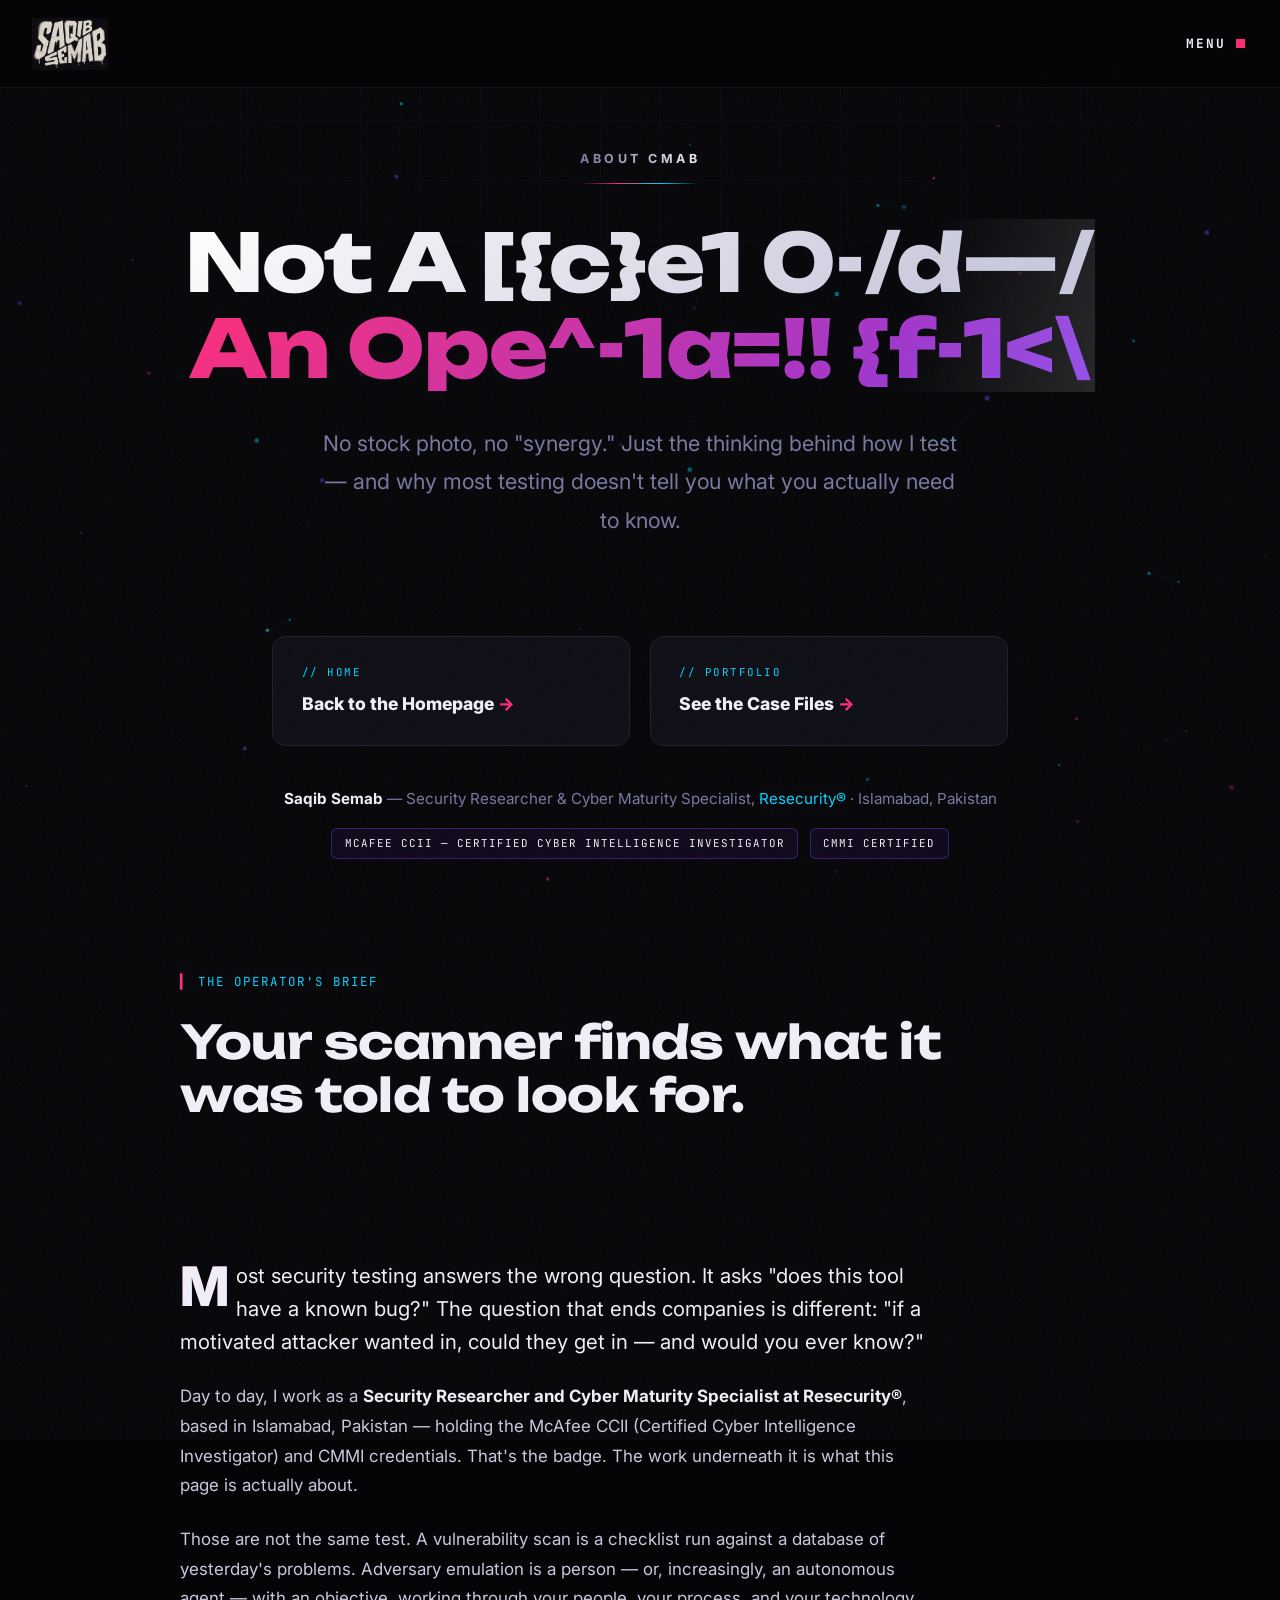
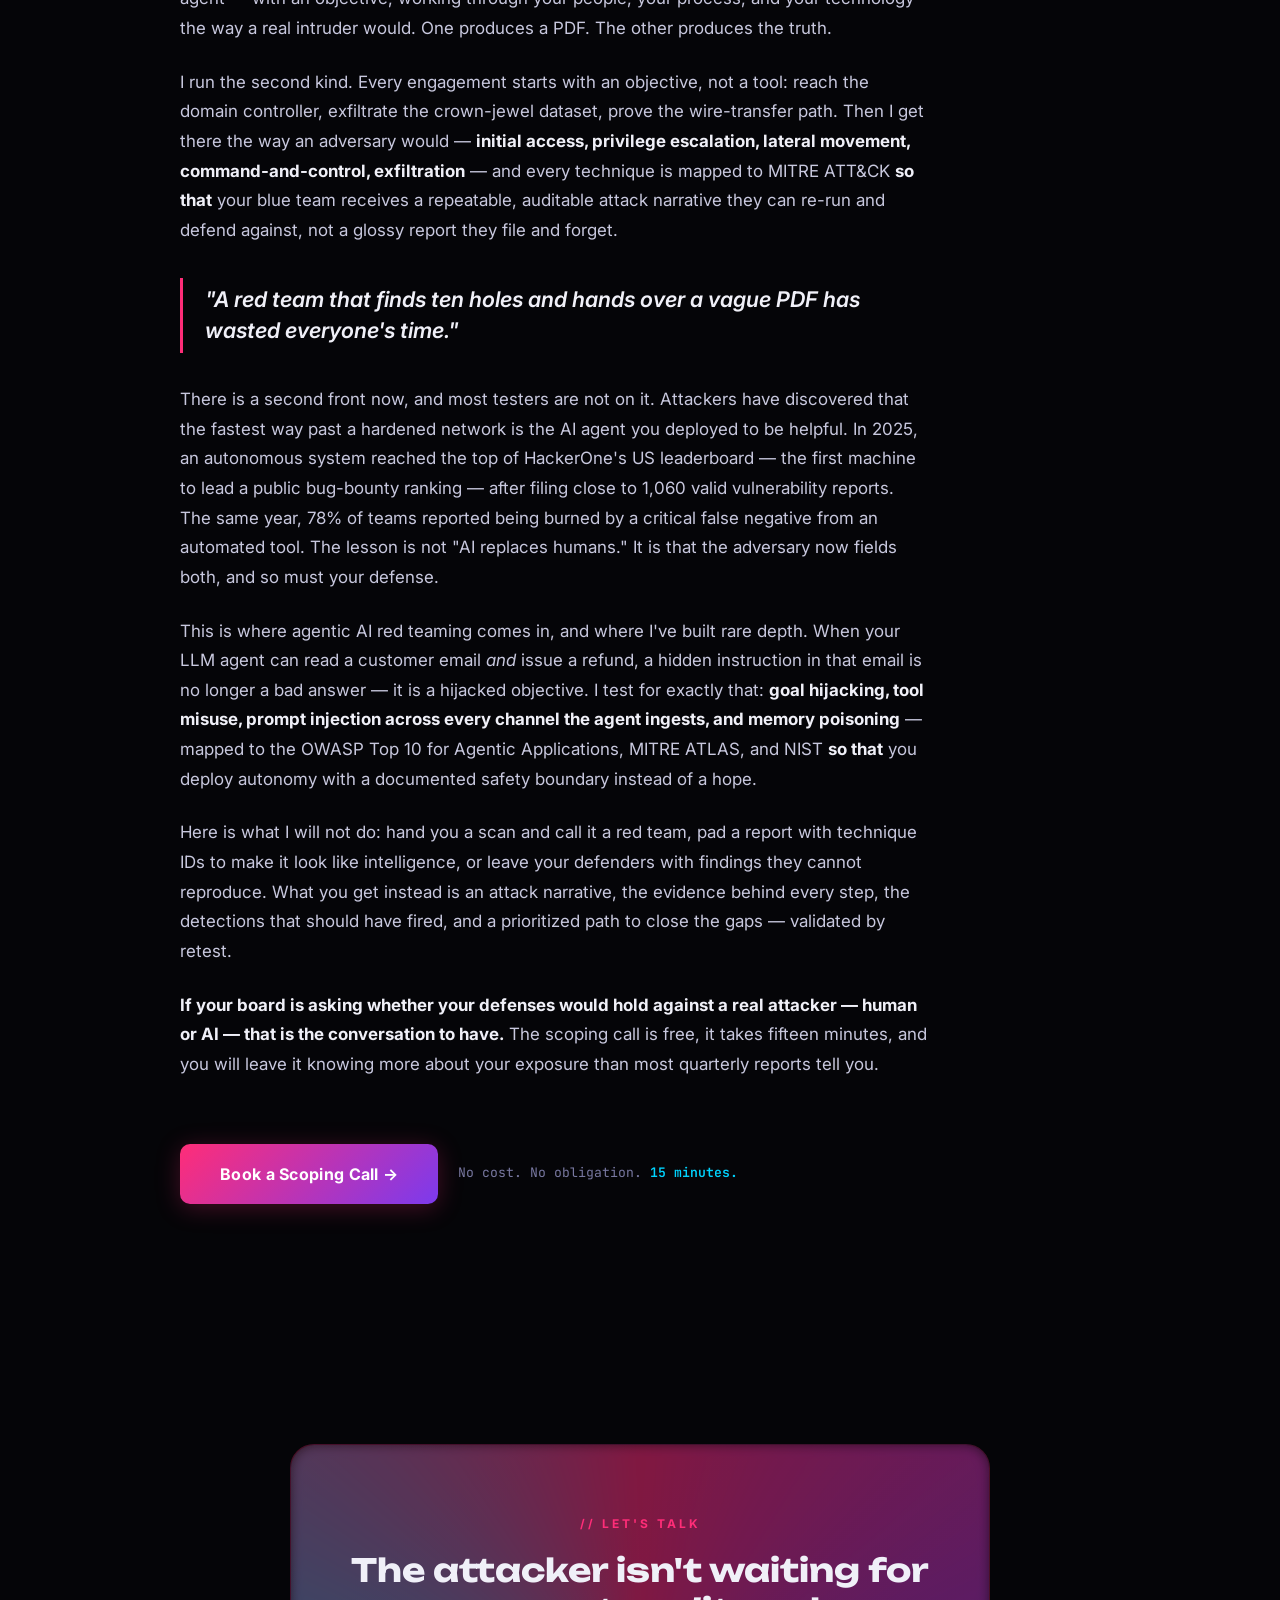
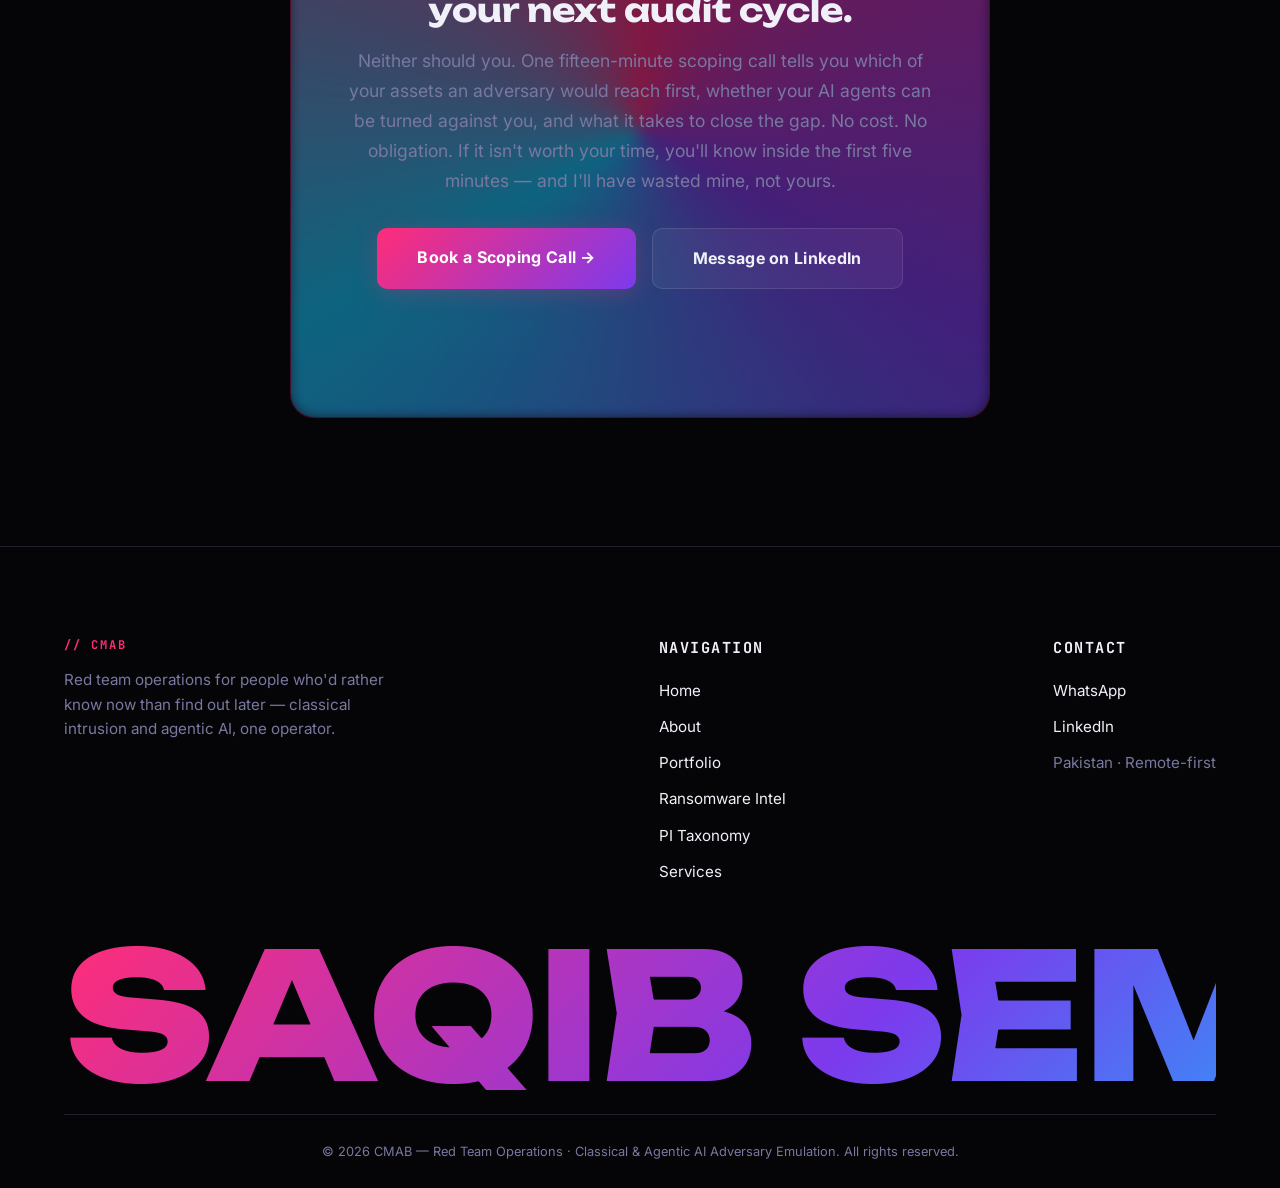
==== about.html @ f3eadc29 "Merge pull request #30 from c3mab/claude/animation-enhancement-6aypto Add the CMAB PI Taxonomy page," ====
<!DOCTYPE html>
<html lang="en">
<head>
    <meta charset="UTF-8">
    <meta name="viewport" content="width=device-width, initial-scale=1.0">
    <title>CMAB | About — Red Team Operator</title>
    <link rel="preconnect" href="https://fonts.googleapis.com">
    <link rel="preconnect" href="https://fonts.gstatic.com" crossorigin>
    <link href="https://fonts.googleapis.com/css2?family=Unbounded:wght@700;800;900&family=Inter:wght@400;500;600;700;800;900&family=JetBrains+Mono:wght@400;500;700&display=swap" rel="stylesheet">
    <link rel="stylesheet" href="assets/style.css">
</head>
<body>
    <div class="page-loader" id="pageLoader">
        <div class="page-loader-count" id="pageLoaderCount">0%</div>
        <div class="page-loader-bar"><div class="page-loader-bar-fill" id="pageLoaderFill"></div></div>
    </div>
    <div class="film-grain"></div>
    <div class="cyber-grid"></div>
    <div class="data-scan"></div>
    <div class="scroll-progress" id="scrollProgress"></div>
    <button id="toTop" aria-label="Back to top">↑</button>
    <canvas id="particles"></canvas>
    <div class="glow-orb"></div>
    <div class="glow-orb"></div>
    <div class="glow-orb"></div>

    <nav>
        <a href="index.html" class="logo"><img src="assets/images/signature.jpg" alt="Saqib Semab" class="logo-img"></a>
        <div class="nav-toggle-wrap">
            <button class="nav-toggle" id="navToggle" aria-label="Toggle menu" aria-expanded="false">
                <span class="nav-toggle-txt">Menu</span><span class="nav-toggle-box"></span>
            </button>
        </div>
        <div class="nav-links">
            <ul class="nav-links-list">
                <li><a href="index.html"><span class="nl-index">01</span><span class="nl-label">Home</span></a></li>
                <li><a href="about.html"><span class="nl-index">02</span><span class="nl-label">About</span></a></li>
                <li><a href="index.html#redteam"><span class="nl-index">03</span><span class="nl-label">Red Team</span></a></li>
                <li><a href="ransomware-intelligence.html"><span class="nl-index">04</span><span class="nl-label">Ransomware Intel</span></a></li>
                <li><a href="portfolio.html"><span class="nl-index">05</span><span class="nl-label">Portfolio</span></a></li>
                <li><a href="index.html#skills"><span class="nl-index">06</span><span class="nl-label">Skills</span></a></li>
                <li><a href="index.html#services"><span class="nl-index">07</span><span class="nl-label">Services</span></a></li>
                <li><a href="pi-taxonomy.html"><span class="nl-index">08</span><span class="nl-label">PI Taxonomy</span></a></li>
                <li><a href="#contact"><span class="nl-index">09</span><span class="nl-label">Contact</span></a></li>
            </ul>
            <div class="nav-links-foot">
                <div class="nav-links-foot-col">
                    <span class="nav-links-foot-label">// Contact</span>
                    <a href="https://wa.me/923025352333?text=Hi%2C%20I%27d%20like%20to%20book%20a%20scoping%20call." target="_blank" rel="noopener">WhatsApp</a>
                    <a href="https://www.linkedin.com/in/saqib-semab-523411242?utm_source=share_via&amp;utm_content=profile&amp;utm_medium=member_android" target="_blank" rel="noopener">LinkedIn</a>
                </div>
                <div class="nav-links-foot-col">
                    <span class="nav-links-foot-label">// Base</span>
                    <span>Pakistan · Remote-first</span>
                </div>
            </div>
        </div>
    </nav>
    <div class="nav-backdrop" id="navBackdrop"></div>

    <section class="hero page-hero">
        <div class="hero-content">
            <div class="hero-eyebrow">ABOUT CMAB</div>
            <h1>
                <span class="line1">Not A Vendor Pitch.</span>
                <span class="line2">An Operator's Brief.</span>
            </h1>
            <p class="hero-subtitle">
                No stock photo, no "synergy." Just the thinking behind how I test — and why most testing
                doesn't tell you what you actually need to know.
            </p>
        </div>
    </section>

    <div class="page-links-strip stagger">
        <a href="index.html" class="page-link-card" data-cursor="View">
            <span class="plc-tag">// HOME</span>
            <span class="plc-title">Back to the Homepage <span class="plc-arrow">→</span></span>
        </a>
        <a href="portfolio.html" class="page-link-card" data-cursor="View">
            <span class="plc-tag">// PORTFOLIO</span>
            <span class="plc-title">See the Case Files <span class="plc-arrow">→</span></span>
        </a>
    </div>

    <div class="credentials-strip reveal-scale">
        <div class="cred-role">
            <strong>Saqib Semab</strong> — Security Researcher &amp; Cyber Maturity Specialist,
            <a href="https://www.resecurity.com/" target="_blank" rel="noopener">Resecurity®</a> · Islamabad, Pakistan
        </div>
        <div class="cred-badges">
            <span class="case-role-badge">McAfee CCII — Certified Cyber Intelligence Investigator</span>
            <span class="case-role-badge">CMMI Certified</span>
        </div>
    </div>

    <section id="brief" class="flagship-section">
        <div class="flagship fade-in">
            <div class="kicker"><span class="blip">▍</span> THE OPERATOR'S BRIEF</div>
            <h2>Your scanner finds what it was told to look for. <span class="hl">An adversary finds what you forgot.</span></h2>
            <div class="flagship-body">
                <p class="lead">Most security testing answers the wrong question. It asks "does this tool have a known bug?" The question that ends companies is different: "if a motivated attacker wanted in, could they get in — and would you ever know?"</p>

                <p>Day to day, I work as a <strong>Security Researcher and Cyber Maturity Specialist at Resecurity®</strong>, based in Islamabad, Pakistan — holding the McAfee CCII (Certified Cyber Intelligence Investigator) and CMMI credentials. That's the badge. The work underneath it is what this page is actually about.</p>

                <p>Those are not the same test. A vulnerability scan is a checklist run against a database of yesterday's problems. Adversary emulation is a person — or, increasingly, an autonomous agent — with an objective, working through your people, your process, and your technology the way a real intruder would. One produces a PDF. The other produces the truth.</p>

                <p>I run the second kind. Every engagement starts with an objective, not a tool: reach the domain controller, exfiltrate the crown-jewel dataset, prove the wire-transfer path. Then I get there the way an adversary would — <strong>initial access, privilege escalation, lateral movement, command-and-control, exfiltration</strong> — and every technique is mapped to MITRE ATT&amp;CK <strong>so that</strong> your blue team receives a repeatable, auditable attack narrative they can re-run and defend against, not a glossy report they file and forget.</p>

                <div class="flagship-pull">"A red team that finds ten holes and hands over a vague PDF has wasted everyone's time."</div>

                <p>There is a second front now, and most testers are not on it. Attackers have discovered that the fastest way past a hardened network is the AI agent you deployed to be helpful. In 2025, an autonomous system reached the top of HackerOne's US leaderboard — the first machine to lead a public bug-bounty ranking — after filing close to 1,060 valid vulnerability reports. The same year, 78% of teams reported being burned by a critical false negative from an automated tool. The lesson is not "AI replaces humans." It is that the adversary now fields both, and so must your defense.</p>

                <p>This is where agentic AI red teaming comes in, and where I've built rare depth. When your LLM agent can read a customer email <em>and</em> issue a refund, a hidden instruction in that email is no longer a bad answer — it is a hijacked objective. I test for exactly that: <strong>goal hijacking, tool misuse, prompt injection across every channel the agent ingests, and memory poisoning</strong> — mapped to the OWASP Top 10 for Agentic Applications, MITRE ATLAS, and NIST <strong>so that</strong> you deploy autonomy with a documented safety boundary instead of a hope.</p>

                <p>Here is what I will not do: hand you a scan and call it a red team, pad a report with technique IDs to make it look like intelligence, or leave your defenders with findings they cannot reproduce. What you get instead is an attack narrative, the evidence behind every step, the detections that should have fired, and a prioritized path to close the gaps — validated by retest.</p>

                <p><strong>If your board is asking whether your defenses would hold against a real attacker — human or AI — that is the conversation to have.</strong> The scoping call is free, it takes fifteen minutes, and you will leave it knowing more about your exposure than most quarterly reports tell you.</p>

                <div class="flagship-cta">
                    <a href="https://wa.me/923025352333?text=Hi%2C%20I%27d%20like%20to%20book%20a%20scoping%20call." class="btn btn-primary" data-cursor="Call" target="_blank" rel="noopener">Book a Scoping Call →</a>
                    <span class="note">No cost. No obligation. <b>15 minutes.</b></span>
                </div>
            </div>
        </div>
    </section>

    <section id="contact" class="cta-section">
        <div class="cta-box fade-in">
            <div class="section-label">// LET'S TALK</div>
            <h2>The attacker isn't waiting for your next audit cycle.</h2>
            <p>
                Neither should you. One fifteen-minute scoping call tells you which of your assets an
                adversary would reach first, whether your AI agents can be turned against you, and what
                it takes to close the gap. No cost. No obligation. If it isn't worth your time, you'll
                know inside the first five minutes — and I'll have wasted mine, not yours.
            </p>
            <div class="hero-cta">
                <a href="https://wa.me/923025352333?text=Hi%2C%20I%27d%20like%20to%20book%20a%20scoping%20call." class="btn btn-primary" data-cursor="Call" target="_blank" rel="noopener">Book a Scoping Call →</a>
                <a href="https://www.linkedin.com/in/saqib-semab-523411242?utm_source=share_via&amp;utm_content=profile&amp;utm_medium=member_android" class="btn btn-secondary" target="_blank" rel="noopener">Message on LinkedIn</a>
            </div>
        </div>
    </section>

    <footer class="site-footer">
        <div class="footer-top">
            <div class="footer-brand">
                <span class="footer-eyebrow">// CMAB</span>
                <p class="footer-tagline">Red team operations for people who'd rather know now than find out later — classical intrusion and agentic AI, one operator.</p>
            </div>
            <div class="footer-col">
                <span class="footer-col-label">Navigation</span>
                <a href="index.html">Home</a>
                <a href="about.html">About</a>
                <a href="portfolio.html">Portfolio</a>
                <a href="ransomware-intelligence.html">Ransomware Intel</a>
                <a href="pi-taxonomy.html">PI Taxonomy</a>
                <a href="index.html#services">Services</a>
            </div>
            <div class="footer-col">
                <span class="footer-col-label">Contact</span>
                <a href="https://wa.me/923025352333?text=Hi%2C%20I%27d%20like%20to%20book%20a%20scoping%20call." target="_blank" rel="noopener">WhatsApp</a>
                <a href="https://www.linkedin.com/in/saqib-semab-523411242?utm_source=share_via&amp;utm_content=profile&amp;utm_medium=member_android" target="_blank" rel="noopener">LinkedIn</a>
                <span class="footer-static">Pakistan · Remote-first</span>
            </div>
        </div>
        <div class="footer-wordmark reveal-scale" aria-hidden="true">
            <div class="footer-wordmark-track">
                <span>SAQIB SEMAB</span>
                <span>SAQIB SEMAB</span>
            </div>
        </div>
        <div class="footer-bottom">
            <p>© 2026 CMAB — Red Team Operations · Classical &amp; Agentic AI Adversary Emulation. All rights reserved.</p>
        </div>
    </footer>

    <script src="assets/main.js"></script>
</body>
</html>
---- assets/style.css ----
:root {
    --bg: #050508;
    --surface: #0d0d14;
    --surface2: #14141f;
    --border: #1f1f2e;
    --text: #f0f0f8;
    --text-muted: #7878a0;
    --accent: #ff2d78;
    --accent2: #7c3aed;
    --accent3: #00d4ff;
    --success: #00ff88;
    --mono: 'JetBrains Mono', 'Fira Code', 'SFMono-Regular', 'SF Mono', Menlo, Consolas, 'Liberation Mono', monospace;
    --display: 'Unbounded', 'Inter', 'Segoe UI', system-ui, sans-serif;
}

* { margin: 0; padding: 0; box-sizing: border-box; }

html { scroll-behavior: smooth; }

body {
    font-family: 'Inter', 'Segoe UI', system-ui, -apple-system, sans-serif;
    background: var(--bg);
    color: var(--text);
    line-height: 1.7;
    overflow-x: hidden;
}

/* Particle canvas */
#particles {
    position: fixed;
    top: 0; left: 0; right: 0; bottom: 0;
    z-index: 0;
    pointer-events: none;
}

.glow-orb {
    position: fixed;
    border-radius: 50%;
    filter: blur(100px);
    pointer-events: none;
    z-index: 0;
    animation: float 25s ease-in-out infinite;
}

.glow-orb:nth-child(2) {
    width: 500px; height: 500px;
    background: var(--accent);
    top: -150px; right: -150px;
    opacity: 0.08;
}

.glow-orb:nth-child(3) {
    width: 400px; height: 400px;
    background: var(--accent2);
    bottom: -100px; left: -100px;
    opacity: 0.06;
    animation-delay: -12s;
}

.glow-orb:nth-child(4) {
    width: 300px; height: 300px;
    background: var(--accent3);
    top: 40%; left: 60%;
    opacity: 0.05;
    animation-delay: -8s;
}

@keyframes float {
    0%, 100% { transform: translate(0, 0) scale(1); }
    25% { transform: translate(60px, -40px) scale(1.05); }
    50% { transform: translate(-40px, 60px) scale(0.95); }
    75% { transform: translate(40px, 40px) scale(1.02); }
}

/* Navigation */
nav {
    position: fixed;
    top: 0; left: 0; right: 0;
    padding: 1.1rem 2rem;
    background: rgba(5,5,8,0.85);
    backdrop-filter: blur(20px);
    border-bottom: 1px solid rgba(255,255,255,0.05);
    z-index: 1000;
    display: flex;
    justify-content: space-between;
    align-items: center;
    transition: all 0.3s;
}

/* Signature wordmark, pinned top-left */
.logo {
    display: block;
    line-height: 0;
    text-decoration: none;
}
.logo-img {
    display: block;
    height: clamp(34px, 5vw, 52px);
    width: auto;
    mix-blend-mode: screen;
}
nav.scrolled {
    padding: 0.7rem 2rem;
    background: rgba(5,5,8,0.95);
}


.nav-links {
    display: flex;
    flex-direction: column;
    justify-content: space-between;
    position: fixed;
    inset: 0;
    height: 100dvh;
    width: 100%;
    margin: 0;
    background: var(--bg);
    padding: clamp(6rem, 12vh, 8rem) clamp(1.5rem, 6vw, 5rem) clamp(2rem, 5vh, 3rem);
    opacity: 0;
    visibility: hidden;
    transform: translateY(-2%);
    transition: opacity 0.5s cubic-bezier(0.16,1,0.3,1), visibility 0.5s, transform 0.5s cubic-bezier(0.16,1,0.3,1);
    z-index: 1100;
    overflow-y: auto;
}
nav.nav-open .nav-links { opacity: 1; visibility: visible; transform: translateY(0); }

.nav-links-list {
    list-style: none;
    margin: 0 0 3rem;
    padding: 0;
}
.nav-links li { width: 100%; opacity: 1 !important; transform: none !important; animation: none !important; }

.nav-links-list a {
    display: flex;
    align-items: baseline;
    gap: clamp(0.8rem, 2.5vw, 1.6rem);
    color: var(--text);
    text-decoration: none;
    font-family: var(--display);
    font-size: clamp(1.6rem, 6vw, 3.4rem);
    font-weight: 700;
    letter-spacing: -0.5px;
    padding: clamp(0.6rem, 1.6vh, 1rem) 0;
    border-bottom: 1px solid var(--border);
    transition: color 0.3s, padding-left 0.35s cubic-bezier(0.16,1,0.3,1);
}
.nav-links-list .nl-index {
    font-family: var(--mono);
    font-size: 0.9rem;
    font-weight: 500;
    color: var(--text-muted);
    letter-spacing: 1px;
}
.nav-links-list a:hover,
.nav-links-list a:focus-visible {
    color: var(--accent);
    padding-left: 1rem;
}
.nav-links-list a:hover .nl-index,
.nav-links-list a:focus-visible .nl-index { color: var(--accent3); }
.nav-links-list a::after { display: none; }

.nav-links-foot {
    display: flex;
    flex-wrap: wrap;
    gap: clamp(2.5rem, 8vw, 6rem);
    border-top: 1px solid var(--border);
    padding-top: 1.6rem;
}
.nav-links-foot-col {
    display: flex;
    flex-direction: column;
    gap: 0.5rem;
}
.nav-links-foot-label {
    font-family: var(--mono);
    font-size: 0.7rem;
    font-weight: 700;
    letter-spacing: 1.5px;
    text-transform: uppercase;
    color: var(--accent);
    margin-bottom: 0.3rem;
}
.nav-links-foot a,
.nav-links-foot span {
    color: var(--text-muted);
    text-decoration: none;
    font-size: 0.95rem;
    transition: color 0.3s;
}
.nav-links-foot a:hover { color: var(--text); }

/* Hero */
.hero {
    min-height: 100vh;
    display: flex;
    align-items: center;
    justify-content: center;
    padding: 8rem 2rem 7rem;
    position: relative;
    z-index: 1;
}

/* Shorter header variant for secondary pages (About, Portfolio) */
.hero.page-hero {
    min-height: 56vh;
    padding: 9rem 2rem 3rem;
}

.hero-content {
    max-width: 950px;
    text-align: center;
}

.hero-eyebrow {
    display: inline-block;
    font-size: 0.78rem;
    font-weight: 700;
    letter-spacing: 3.5px;
    text-transform: uppercase;
    margin-bottom: 2.2rem;
    background: linear-gradient(90deg, var(--text-muted), var(--text), var(--text-muted));
    background-size: 200% auto;
    -webkit-background-clip: text;
    -webkit-text-fill-color: transparent;
    background-clip: text;
    position: relative;
    padding-bottom: 0.9rem;
}
.hero-eyebrow::after {
    content: '';
    position: absolute;
    left: 50%; bottom: 0;
    width: 0; height: 1px;
    background: linear-gradient(90deg, transparent, var(--accent), var(--accent3), transparent);
    transform: translateX(-50%);
    animation: eyebrowLine 1s cubic-bezier(0.16,1,0.3,1) 0.9s forwards;
}
@keyframes eyebrowLine { to { width: 100%; } }

@keyframes blink {
    0%, 100% { opacity: 1; }
    50% { opacity: 0.3; }
}

.hero h1 {
    font-family: var(--display);
    font-size: clamp(2.4rem, 6.4vw, 5rem);
    font-weight: 800;
    line-height: 1.08;
    margin-bottom: 2rem;
    letter-spacing: -1px;
}

.hero h1 .line1 {
    display: block;
    background: linear-gradient(135deg, #fff 0%, #c0c0d8 100%);
    -webkit-background-clip: text;
    -webkit-text-fill-color: transparent;
    background-clip: text;
}

.hero h1 .line2 {
    display: block;
    background: linear-gradient(135deg, var(--accent) 0%, var(--accent2) 50%, var(--accent3) 100%);
    -webkit-background-clip: text;
    -webkit-text-fill-color: transparent;
    background-clip: text;
}

.hero-subtitle {
    font-size: clamp(1.1rem, 2vw, 1.35rem);
    color: var(--text-muted);
    max-width: 650px;
    margin: 0 auto 3rem;
    line-height: 1.8;
}

.hero-cta {
    display: flex;
    gap: 1rem;
    justify-content: center;
    flex-wrap: wrap;
    margin-bottom: 4rem;
}

.btn {
    padding: 1rem 2.5rem;
    border-radius: 10px;
    font-size: 1rem;
    font-weight: 700;
    text-decoration: none;
    transition: all 0.4s cubic-bezier(0.175, 0.885, 0.32, 1.275);
    cursor: pointer;
    border: none;
    letter-spacing: 0.3px;
}

.btn-primary {
    background: linear-gradient(135deg, var(--accent), var(--accent2));
    color: white;
    box-shadow: 0 4px 25px rgba(255,45,120,0.25);
}

.btn-primary:hover {
    transform: translateY(-3px);
    box-shadow: 0 8px 35px rgba(255,45,120,0.4);
}

.btn-secondary {
    background: rgba(255,255,255,0.05);
    color: var(--text);
    border: 1px solid rgba(255,255,255,0.1);
}

.btn-secondary:hover {
    border-color: var(--accent);
    color: var(--accent);
    background: rgba(255,45,120,0.05);
}

/* Trusted by — hacker terminal window */
.trusted {
    margin: 3.5rem auto 0;
    max-width: 560px;
    background: linear-gradient(180deg, rgba(13,13,20,0.9), rgba(8,8,12,0.9));
    border: 1px solid var(--border);
    border-radius: 10px;
    overflow: hidden;
    box-shadow: 0 20px 50px rgba(0,0,0,0.5), inset 0 1px 0 rgba(255,255,255,0.04);
    position: relative;
    text-align: left;
}
/* faint scanline overlay */
.trusted::after {
    content: '';
    position: absolute;
    inset: 0;
    background: repeating-linear-gradient(0deg, rgba(0,212,255,0.025) 0px, rgba(0,212,255,0.025) 1px, transparent 1px, transparent 3px);
    pointer-events: none;
    mix-blend-mode: screen;
}
/* title bar with traffic-light dots */
.trusted-bar {
    display: flex;
    align-items: center;
    gap: 0.5rem;
    padding: 0.6rem 0.9rem;
    background: rgba(255,255,255,0.03);
    border-bottom: 1px solid var(--border);
}
.trusted-bar .dot {
    width: 11px; height: 11px; border-radius: 50%;
    display: inline-block;
}
.trusted-bar .dot.r { background: #ff5f57; }
.trusted-bar .dot.y { background: #febc2e; }
.trusted-bar .dot.g { background: #28c840; }
.trusted-bar .title {
    margin-left: 0.5rem;
    font-family: var(--mono);
    font-size: 0.72rem;
    color: var(--text-muted);
    letter-spacing: 0.5px;
}
.trusted-body {
    padding: 1.1rem 1.2rem 1.3rem;
    font-family: var(--mono);
    font-size: 0.82rem;
    line-height: 1.9;
}
.trusted-cmd {
    color: var(--text);
    white-space: nowrap;
}
.trusted-cmd .prompt { color: var(--accent); }
.trusted-cmd .path { color: var(--accent3); }
.trusted-cmd .cmd { color: var(--text); }
/* blinking caret at end of command */
.trusted-cmd .tcaret {
    display: inline-block;
    width: 8px; height: 1em;
    background: var(--accent3);
    vertical-align: -0.15em;
    margin-left: 3px;
    animation: caret 1.1s steps(1) infinite;
    box-shadow: 0 0 8px var(--accent3);
}
.trusted-output {
    margin-top: 0.6rem;
    display: flex;
    flex-wrap: wrap;
    gap: 0.55rem;
}
.trusted-output span {
    font-family: var(--mono);
    font-size: 0.76rem;
    color: var(--text-muted);
    padding: 0.25rem 0.7rem;
    border: 1px solid var(--border);
    border-radius: 5px;
    background: rgba(0,212,255,0.03);
    transition: color 0.3s ease, border-color 0.3s ease, box-shadow 0.3s ease, transform 0.3s ease;
    cursor: default;
}
.trusted-output span::before {
    content: '[✓] ';
    color: var(--accent3);
}
.trusted-output span:hover {
    color: var(--text);
    border-color: rgba(0,212,255,0.4);
    box-shadow: 0 0 16px rgba(0,212,255,0.15);
    transform: translateY(-2px);
}

/* Sections */
section {
    padding: 7rem 2rem;
    position: relative;
    z-index: 1;
}

/* ===== FLAGSHIP: the operator's brief (Ogilvy long-copy) ===== */
.flagship {
    max-width: 920px;
    margin: 0 auto;
}
.flagship .kicker {
    font-family: var(--mono);
    font-size: 0.78rem;
    letter-spacing: 2px;
    text-transform: uppercase;
    color: var(--accent3);
    margin-bottom: 1.4rem;
}
.flagship .kicker .blip {
    color: var(--accent);
}
.flagship h2 {
    font-family: var(--display);
    font-size: clamp(1.8rem, 4.4vw, 2.9rem);
    font-weight: 700;
    line-height: 1.15;
    letter-spacing: -0.5px;
    margin-bottom: 2rem;
    max-width: 20ch;
}
.flagship h2 .hl {
    background: linear-gradient(135deg, var(--accent), var(--accent2), var(--accent3));
    background-size: 200% auto;
    -webkit-background-clip: text;
    -webkit-text-fill-color: transparent;
    background-clip: text;
    animation: gradientShift 6s linear infinite;
}
.flagship-body {
    display: grid;
    grid-template-columns: 1fr;
    gap: 1.5rem;
    font-size: 1.06rem;
    line-height: 1.75;
    color: #c8c8de;
    max-width: 68ch;
}
.flagship-body p strong { color: var(--text); font-weight: 700; }
.flagship-body .lead {
    font-size: 1.28rem;
    line-height: 1.6;
    color: var(--text);
}
.flagship-body .lead::first-letter {
    font-size: 3.4rem;
    font-weight: 800;
    float: left;
    line-height: 0.8;
    padding: 0.1em 0.12em 0 0;
    background: linear-gradient(135deg, var(--accent), var(--accent2));
    -webkit-background-clip: text;
    -webkit-text-fill-color: transparent;
    background-clip: text;
}
.flagship-pull {
    border-left: 3px solid var(--accent);
    padding: 0.4rem 0 0.4rem 1.4rem;
    margin: 0.5rem 0;
    font-size: 1.35rem;
    font-weight: 600;
    line-height: 1.45;
    color: var(--text);
    font-style: italic;
}
.flagship-cta {
    margin-top: 2.5rem;
    display: flex;
    align-items: center;
    gap: 1.2rem;
    flex-wrap: wrap;
}
.flagship-cta .note {
    font-family: var(--mono);
    font-size: 0.82rem;
    color: var(--text-muted);
}
.flagship-cta .note b { color: var(--accent3); font-weight: 600; }

/* ===== RED TEAM SCOPE section ===== */
.redteam-section { position: relative; }
.redteam-intro {
    max-width: 720px;
    margin: 0 auto 3.5rem;
    text-align: center;
}
.redteam-grid {
    display: grid;
    grid-template-columns: repeat(2, 1fr);
    gap: 1.5rem;
    max-width: 1100px;
    margin: 0 auto;
}
.rt-col {
    position: relative;
    background: linear-gradient(180deg, rgba(13,13,20,0.9), rgba(8,8,12,0.7));
    border: 1px solid var(--border);
    border-radius: 16px;
    padding: 2.2rem 2rem;
    overflow: hidden;
    transition: transform 0.45s cubic-bezier(0.16,1,0.3,1), border-color 0.45s ease, box-shadow 0.45s ease;
}
.rt-col::before {
    content: '';
    position: absolute;
    top: 0; left: 0; right: 0;
    height: 2px;
    background: linear-gradient(90deg, var(--accent), var(--accent2), var(--accent3));
    opacity: 0.7;
}
.rt-col.ai::before {
    background: linear-gradient(90deg, var(--accent3), var(--accent2), var(--accent));
}
.rt-col:hover {
    transform: translateY(-6px);
    border-color: rgba(255,45,120,0.3);
    box-shadow: 0 24px 55px rgba(0,0,0,0.4);
}
.rt-col.ai:hover { border-color: rgba(0,212,255,0.3); }
.rt-tag {
    font-family: var(--mono);
    font-size: 0.72rem;
    letter-spacing: 2px;
    text-transform: uppercase;
    color: var(--accent);
    margin-bottom: 0.9rem;
}
.rt-col.ai .rt-tag { color: var(--accent3); }
.rt-col h3 {
    font-size: 1.5rem;
    font-weight: 800;
    letter-spacing: -0.5px;
    margin-bottom: 0.6rem;
    line-height: 1.15;
}
.rt-col > p {
    color: var(--text-muted);
    font-size: 0.95rem;
    line-height: 1.65;
    margin-bottom: 1.5rem;
}
.rt-phase {
    font-family: var(--mono);
    font-size: 0.68rem;
    letter-spacing: 1.5px;
    text-transform: uppercase;
    color: var(--text-muted);
    margin: 1.4rem 0 0.7rem;
    padding-bottom: 0.4rem;
    border-bottom: 1px dashed var(--border);
}
.rt-list { list-style: none; display: flex; flex-direction: column; gap: 0.55rem; }
.rt-list li {
    position: relative;
    padding-left: 1.5rem;
    font-size: 0.92rem;
    line-height: 1.5;
    color: #c2c2d6;
}
.rt-list li::before {
    content: '▹';
    position: absolute;
    left: 0;
    color: var(--accent);
    font-size: 0.9rem;
}
.rt-col.ai .rt-list li::before { color: var(--accent3); }
.rt-list li strong { color: var(--text); font-weight: 600; }
.rt-frameworks {
    margin-top: 1.6rem;
    padding-top: 1.2rem;
    border-top: 1px solid var(--border);
    display: flex;
    flex-wrap: wrap;
    gap: 0.5rem;
}
.rt-frameworks .fw {
    font-family: var(--mono);
    font-size: 0.7rem;
    letter-spacing: 0.5px;
    color: var(--text-muted);
    padding: 0.25rem 0.65rem;
    border: 1px solid var(--border);
    border-radius: 5px;
    background: rgba(255,45,120,0.03);
}
.rt-col.ai .rt-frameworks .fw { background: rgba(0,212,255,0.03); }
.redteam-engagements {
    max-width: 1100px;
    margin: 2rem auto 0;
    display: grid;
    grid-template-columns: repeat(auto-fit, minmax(210px, 1fr));
    gap: 1rem;
}
.rt-eng {
    background: var(--surface);
    border: 1px solid var(--border);
    border-radius: 12px;
    padding: 1.3rem 1.4rem;
    transition: border-color 0.35s ease, transform 0.35s ease;
}
.rt-eng:hover { border-color: rgba(124,58,237,0.4); transform: translateY(-3px); }
.rt-eng .t {
    font-weight: 700;
    font-size: 1rem;
    margin-bottom: 0.35rem;
    color: var(--text);
}
.rt-eng .d {
    font-size: 0.85rem;
    color: var(--text-muted);
    line-height: 1.5;
}

@media (max-width: 768px) {
    .redteam-grid { grid-template-columns: 1fr; }
}

/* ===== FIELD EVIDENCE / OPERATIONS DOSSIER ===== */
.evidence-section { position: relative; }
.evidence-wrap { max-width: 1100px; margin: 0 auto; }

/* Flagship case file — the BlackLock operation */
.case-file {
    position: relative;
    background: linear-gradient(180deg, rgba(15,15,23,0.95), rgba(8,8,12,0.92));
    border: 1px solid var(--border);
    border-radius: 18px;
    overflow: hidden;
    box-shadow: 0 30px 70px rgba(0,0,0,0.5), inset 0 1px 0 rgba(255,255,255,0.04);
}
.case-file::after {
    content: '';
    position: absolute; inset: 0;
    background: repeating-linear-gradient(0deg, rgba(0,212,255,0.018) 0px, rgba(0,212,255,0.018) 1px, transparent 1px, transparent 3px);
    pointer-events: none;
    mix-blend-mode: screen;
}
.case-bar {
    display: flex; align-items: center; gap: 0.5rem;
    padding: 0.7rem 1.1rem;
    background: rgba(255,255,255,0.03);
    border-bottom: 1px solid var(--border);
}
.case-bar .dot { width: 11px; height: 11px; border-radius: 50%; display: inline-block; }
.case-bar .dot.r { background: #ff5f57; }
.case-bar .dot.y { background: #febc2e; }
.case-bar .dot.g { background: #28c840; }
.case-bar .title {
    margin-left: 0.5rem;
    font-family: var(--mono);
    font-size: 0.72rem;
    color: var(--text-muted);
    letter-spacing: 0.5px;
}
.case-bar .status {
    margin-left: auto;
    font-family: var(--mono);
    font-size: 0.66rem;
    letter-spacing: 1.5px;
    text-transform: uppercase;
    color: var(--success);
    border: 1px solid rgba(0,255,136,0.25);
    border-radius: 20px;
    padding: 0.2rem 0.75rem;
    background: rgba(0,255,136,0.05);
}
.case-body { padding: 2.6rem 2.4rem 2.4rem; }
.case-head {
    display: flex;
    justify-content: space-between;
    align-items: flex-start;
    gap: 2rem;
    flex-wrap: wrap;
    margin-bottom: 1.8rem;
}
.case-classification {
    font-family: var(--mono);
    font-size: 0.72rem;
    letter-spacing: 2px;
    text-transform: uppercase;
    color: var(--accent3);
    margin-bottom: 1rem;
}
.case-head h3 {
    font-size: clamp(1.7rem, 3.6vw, 2.6rem);
    font-weight: 900;
    line-height: 1.08;
    letter-spacing: -1px;
    max-width: 18ch;
}
.case-head h3 .hl {
    background: linear-gradient(135deg, var(--accent), var(--accent2), var(--accent3));
    background-size: 200% auto;
    -webkit-background-clip: text;
    -webkit-text-fill-color: transparent;
    background-clip: text;
    animation: gradientShift 6s linear infinite;
}
.case-aliases {
    font-family: var(--mono);
    font-size: 0.78rem;
    color: var(--text-muted);
    min-width: 190px;
    text-align: right;
}
.case-aliases .lbl {
    display: block;
    font-size: 0.64rem;
    letter-spacing: 1.5px;
    text-transform: uppercase;
    color: var(--accent);
    margin-bottom: 0.5rem;
}
.case-aliases .alias {
    display: inline-block;
    border: 1px solid var(--border);
    border-radius: 5px;
    padding: 0.2rem 0.6rem;
    margin: 0 0 0.4rem 0.4rem;
    background: rgba(255,45,120,0.04);
    color: #c2c2d6;
}
.case-narr {
    font-size: 1.05rem;
    line-height: 1.75;
    color: #c8c8de;
    max-width: 70ch;
    margin-bottom: 0.5rem;
}
.case-narr strong { color: var(--text); font-weight: 700; }
.case-narr + .case-narr { margin-top: 1.1rem; }
.case-pull {
    border-left: 3px solid var(--accent3);
    padding: 0.5rem 0 0.5rem 1.4rem;
    margin: 1.8rem 0;
    font-size: 1.2rem;
    font-weight: 600;
    line-height: 1.5;
    color: var(--text);
    font-style: italic;
}

/* metric row inside the case file */
.case-metrics {
    display: grid;
    grid-template-columns: repeat(auto-fit, minmax(150px, 1fr));
    gap: 1.2rem;
    margin: 2rem 0;
    padding: 1.8rem 0;
    border-top: 1px solid var(--border);
    border-bottom: 1px solid var(--border);
}
.case-metric .n {
    font-size: 2.1rem;
    font-weight: 800;
    line-height: 1;
    background: linear-gradient(135deg, var(--accent), var(--accent2));
    -webkit-background-clip: text;
    -webkit-text-fill-color: transparent;
    background-clip: text;
}
.case-metric.cyan .n {
    background: linear-gradient(135deg, var(--accent3), var(--accent2));
    -webkit-background-clip: text;
    -webkit-text-fill-color: transparent;
    background-clip: text;
}
.case-metric .l {
    color: var(--text-muted);
    font-size: 0.76rem;
    line-height: 1.4;
    margin-top: 0.55rem;
}

/* attack chain timeline */
.case-chain-label {
    font-family: var(--mono);
    font-size: 0.7rem;
    letter-spacing: 2px;
    text-transform: uppercase;
    color: var(--text-muted);
    margin: 0.5rem 0 1.2rem;
}
.case-chain { list-style: none; display: flex; flex-direction: column; gap: 0; }
.case-chain li {
    position: relative;
    padding: 0 0 1.3rem 1.8rem;
    border-left: 1px solid var(--border);
    margin-left: 0.4rem;
}
.case-chain li:last-child { border-left: 1px solid transparent; padding-bottom: 0; }
.case-chain li::before {
    content: '';
    position: absolute;
    left: -5px; top: 4px;
    width: 9px; height: 9px;
    border-radius: 50%;
    background: var(--accent);
    box-shadow: 0 0 10px var(--accent);
}
.case-chain li .step-t {
    font-weight: 700;
    font-size: 0.95rem;
    color: var(--text);
    margin-bottom: 0.15rem;
}
.case-chain li .step-d {
    font-size: 0.88rem;
    color: var(--text-muted);
    line-height: 1.55;
}
.case-foot {
    margin-top: 2rem;
    padding-top: 1.5rem;
    border-top: 1px solid var(--border);
    display: flex;
    align-items: center;
    gap: 1rem;
    flex-wrap: wrap;
}
.case-foot .src {
    font-family: var(--mono);
    font-size: 0.78rem;
    color: var(--text-muted);
}
.case-foot .src a { color: var(--accent3); text-decoration: none; }
.case-foot .src a:hover { text-decoration: underline; }
.case-role-badge {
    font-family: var(--mono);
    font-size: 0.68rem;
    letter-spacing: 1px;
    text-transform: uppercase;
    color: var(--text);
    border: 1px solid rgba(124,58,237,0.4);
    border-radius: 6px;
    padding: 0.35rem 0.8rem;
    background: rgba(124,58,237,0.08);
}

/* secondary evidence cards below flagship */
.evidence-strip {
    display: grid;
    grid-template-columns: repeat(auto-fit, minmax(280px, 1fr));
    gap: 1.3rem;
    margin-top: 1.5rem;
}
.ev-card {
    background: var(--surface);
    border: 1px solid var(--border);
    border-radius: 14px;
    padding: 1.7rem 1.6rem;
    transition: border-color 0.4s ease, transform 0.4s cubic-bezier(0.16,1,0.3,1);
}
.ev-card:hover { border-color: rgba(0,212,255,0.35); transform: translateY(-5px); }
.ev-card .ev-tag {
    font-family: var(--mono);
    font-size: 0.68rem;
    letter-spacing: 1.5px;
    text-transform: uppercase;
    color: var(--accent3);
    margin-bottom: 0.8rem;
}
.ev-card h4 {
    font-size: 1.15rem;
    font-weight: 800;
    letter-spacing: -0.3px;
    margin-bottom: 0.6rem;
    line-height: 1.2;
}
.ev-card p {
    font-size: 0.9rem;
    color: var(--text-muted);
    line-height: 1.6;
}
.ev-card p strong { color: #d8d8e8; font-weight: 600; }

@media (max-width: 768px) {
    .case-body { padding: 1.8rem 1.3rem; }
    .case-aliases { text-align: left; }
    .case-head { gap: 1.2rem; }
}

.section-label {
    display: inline-block;
    font-size: 0.75rem;
    font-weight: 700;
    text-transform: uppercase;
    letter-spacing: 3px;
    color: var(--accent);
    margin-bottom: 1rem;
}

.section-header {
    text-align: center;
    margin-bottom: 5rem;
}

.section-header h2 {
    font-family: var(--display);
    font-size: clamp(1.8rem, 3.6vw, 2.7rem);
    font-weight: 700;
    line-height: 1.2;
    margin-bottom: 1.2rem;
    letter-spacing: -0.5px;
}

.section-header p {
    color: var(--text-muted);
    max-width: 600px;
    margin: 0 auto;
    font-size: 1.1rem;
}

/* Problem/Solution */
.problem-section {
    background: var(--surface);
}

.problem-grid {
    display: grid;
    grid-template-columns: 1fr 1fr;
    gap: 4rem;
    max-width: 1100px;
    margin: 0 auto;
    align-items: center;
}

.problem-box {
    padding: 2.5rem;
    background: rgba(255,45,120,0.03);
    border: 1px solid rgba(255,45,120,0.15);
    border-radius: 16px;
}

.problem-box.benefit {
    background: rgba(0,212,255,0.03);
    border-color: rgba(0,212,255,0.15);
}

.problem-box h3 {
    font-size: 1.3rem;
    margin-bottom: 1rem;
    display: flex;
    align-items: center;
    gap: 0.5rem;
}

.problem-box ul {
    list-style: none;
    padding: 0;
}

.problem-box li {
    padding: 0.5rem 0;
    color: var(--text-muted);
    font-size: 0.95rem;
    display: flex;
    align-items: flex-start;
    gap: 0.5rem;
}

.problem-box li::before {
    content: '✗';
    color: var(--accent);
    font-weight: bold;
}

.problem-box.benefit li::before {
    content: '✓';
    color: var(--accent3);
}

/* Skills */
.skills-grid {
    display: grid;
    grid-template-columns: repeat(auto-fit, minmax(300px, 1fr));
    gap: 1.5rem;
    max-width: 1200px;
    margin: 0 auto;
}

.skill-card {
    background: var(--surface);
    border: 1px solid var(--border);
    border-radius: 16px;
    padding: 2.5rem;
    transition: all 0.4s cubic-bezier(0.175, 0.885, 0.32, 1.275);
    position: relative;
}

.skill-card:hover {
    transform: translateY(-8px);
    border-color: rgba(255,45,120,0.3);
    box-shadow: 0 25px 50px rgba(0,0,0,0.4);
}

.skill-card h3 {
    font-size: 1.15rem;
    margin-bottom: 0.7rem;
    font-weight: 700;
}

.skill-card p {
    color: var(--text-muted);
    font-size: 0.9rem;
    line-height: 1.7;
}

.skill-level {
    display: inline-block;
    margin-top: 1rem;
    padding: 0.3rem 0.8rem;
    background: rgba(255,45,120,0.1);
    border-radius: 20px;
    font-size: 0.7rem;
    font-weight: 700;
    color: var(--accent);
    text-transform: uppercase;
    letter-spacing: 1px;
}

/* Services */
.services-section {
    background: var(--surface);
}

.services-grid {
    display: grid;
    grid-template-columns: repeat(auto-fit, minmax(320px, 1fr));
    gap: 2rem;
    max-width: 1200px;
    margin: 0 auto;
}

.service-card {
    background: var(--bg);
    border: 1px solid var(--border);
    border-radius: 20px;
    padding: 3rem 2.5rem;
    transition: all 0.4s;
    position: relative;
}

.service-card.featured {
    border-color: var(--accent);
    background: linear-gradient(135deg, rgba(255,45,120,0.05), rgba(124,58,237,0.05));
}

.service-card:hover {
    transform: translateY(-5px);
    box-shadow: 0 20px 40px rgba(0,0,0,0.3);
}

.service-card.featured::before {
    content: 'POPULAR';
    position: absolute;
    top: -10px; right: 20px;
    padding: 0.3rem 0.8rem;
    background: var(--accent);
    color: white;
    font-size: 0.65rem;
    font-weight: 700;
    letter-spacing: 1px;
    border-radius: 20px;
}

.service-card h3 {
    font-size: 1.25rem;
    margin-bottom: 0.8rem;
}

.service-card p {
    color: var(--text-muted);
    font-size: 0.95rem;
    margin-bottom: 1.5rem;
    line-height: 1.7;
}

.service-price {
    font-size: 1.8rem;
    font-weight: 800;
    color: var(--text);
}

.service-price span {
    font-size: 0.9rem;
    color: var(--text-muted);
    font-weight: 400;
}

/* Testimonials */
.testimonials-section {
    background: var(--surface);
}

.testimonial-card {
    background: var(--bg);
    border: 1px solid var(--border);
    border-radius: 20px;
    padding: 3rem;
    max-width: 800px;
    margin: 0 auto;
    position: relative;
}

.testimonial-card::before {
    content: '"';
    position: absolute;
    top: 1rem; left: 2rem;
    font-size: 5rem;
    color: var(--accent);
    opacity: 0.15;
    font-family: Georgia, serif;
    line-height: 1;
}

.testimonial-text {
    font-size: 1.2rem;
    line-height: 1.8;
    color: var(--text);
    margin-bottom: 2rem;
    position: relative;
    z-index: 1;
}

.testimonial-author {
    font-weight: 700;
    font-size: 1rem;
}

.testimonial-role {
    color: var(--accent);
    font-size: 0.85rem;
}

/* CTA Section */
.cta-section {
    text-align: center;
    padding: 8rem 2rem;
}

.cta-box {
    background: linear-gradient(135deg, rgba(255,45,120,0.1), rgba(124,58,237,0.1));
    border: 1px solid rgba(255,45,120,0.2);
    border-radius: 24px;
    padding: 4rem 3rem;
    max-width: 700px;
    margin: 0 auto;
}

.cta-box h2 {
    font-family: var(--display);
    font-size: 2rem;
    font-weight: 700;
    line-height: 1.25;
    margin-bottom: 1rem;
}

.cta-box p {
    color: var(--text-muted);
    margin-bottom: 2rem;
    font-size: 1.1rem;
}

/* ============================================================
   FOOTER
   ============================================================ */
.site-footer {
    position: relative;
    z-index: 1;
    border-top: 1px solid var(--border);
    padding: clamp(3.5rem, 8vw, 5.5rem) clamp(1.5rem, 6vw, 4rem) 0;
    overflow: hidden;
}
.footer-top {
    display: flex;
    flex-wrap: wrap;
    justify-content: space-between;
    gap: 3rem;
    max-width: 1200px;
    margin: 0 auto;
    padding-bottom: 3rem;
}
.footer-brand {
    max-width: 340px;
}
.footer-eyebrow {
    display: block;
    font-family: var(--mono);
    font-size: 0.75rem;
    font-weight: 700;
    letter-spacing: 2px;
    color: var(--accent);
    margin-bottom: 0.8rem;
}
.footer-tagline {
    color: var(--text-muted);
    font-size: 0.95rem;
    line-height: 1.6;
}
.footer-col {
    display: flex;
    flex-direction: column;
    gap: 0.65rem;
    min-width: 140px;
}
.footer-col-label {
    font-family: var(--mono);
    font-size: 0.7rem;
    font-weight: 700;
    letter-spacing: 1.5px;
    text-transform: uppercase;
    color: var(--text-muted);
    margin-bottom: 0.4rem;
}
.footer-col a,
.footer-col span {
    color: var(--text);
    text-decoration: none;
    font-size: 0.95rem;
    transition: color 0.3s;
    width: fit-content;
}
.footer-col a:hover { color: var(--accent); }
.footer-col span.footer-static { color: var(--text-muted); }

.footer-wordmark {
    overflow: hidden;
    width: 100%;
    padding: 0.5rem 0 0;
}
.footer-wordmark-track {
    display: flex;
    width: max-content;
    animation: footerMarquee 24s linear infinite;
}
.footer-wordmark-track span {
    display: block;
    font-family: var(--display);
    font-weight: 800;
    line-height: 0.85;
    letter-spacing: -2px;
    font-size: clamp(3.2rem, 15vw, 11rem);
    background: linear-gradient(135deg, var(--accent) 0%, var(--accent2) 50%, var(--accent3) 100%);
    -webkit-background-clip: text;
    -webkit-text-fill-color: transparent;
    background-clip: text;
    white-space: nowrap;
    padding-right: clamp(2rem, 6vw, 4rem);
    user-select: none;
}
@keyframes footerMarquee {
    from { transform: translateX(0); }
    to { transform: translateX(-50%); }
}
.footer-wordmark:hover .footer-wordmark-track { animation-play-state: paused; }

.footer-bottom {
    text-align: center;
    border-top: 1px solid var(--border);
    padding: 1.6rem 0;
    color: var(--text-muted);
    font-size: 0.8rem;
    margin-top: 1.5rem;
}
@media (max-width: 640px) {
    .footer-bottom { padding-bottom: 5rem; }
}

/* Responsive */
@media (max-width: 768px) {
    .hero h1 { letter-spacing: -1px; }
    .hero-cta { flex-direction: column; align-items: center; }
    .hero { padding: 7rem 1.2rem 6rem; }
    .trusted { max-width: 100%; }
    .trusted-body { padding: 1rem; font-size: 0.76rem; }
    .trusted-cmd { white-space: normal; }
    .trusted-output span { font-size: 0.72rem; padding: 0.22rem 0.6rem; }
    .hero-eyebrow { font-size: 0.62rem; letter-spacing: 2px; }
}

/* ============ PAGE LINKS STRIP — visible buttons to About/Portfolio ============ */
.page-links-strip {
    display: grid;
    grid-template-columns: repeat(2, 1fr);
    gap: 1.2rem;
    max-width: 800px;
    margin: 0 auto;
    padding: 0 2rem;
    position: relative;
    z-index: 1;
}
.page-link-card {
    display: flex;
    flex-direction: column;
    gap: 0.5rem;
    padding: 1.6rem 1.8rem;
    background: var(--surface);
    border: 1px solid var(--border);
    border-radius: 14px;
    text-decoration: none;
    transition: transform 0.35s cubic-bezier(0.16,1,0.3,1), border-color 0.35s ease, box-shadow 0.35s ease;
}
.page-link-card:hover {
    transform: translateY(-4px);
    border-color: rgba(255,45,120,0.35);
    box-shadow: 0 16px 34px rgba(0,0,0,0.35);
}
.page-link-card .plc-tag {
    font-family: var(--mono);
    font-size: 0.68rem;
    letter-spacing: 1.5px;
    text-transform: uppercase;
    color: var(--accent3);
}
.page-link-card .plc-title {
    font-size: 1.1rem;
    font-weight: 800;
    color: var(--text);
}
.page-link-card .plc-arrow {
    color: var(--accent);
    transition: transform 0.35s cubic-bezier(0.16,1,0.3,1);
}
.page-link-card:hover .plc-arrow { transform: translateX(6px); }
@media (max-width: 640px) {
    .page-links-strip { grid-template-columns: 1fr; }
}

/* Identity / credentials strip (about.html) */
.credentials-strip {
    max-width: 900px;
    margin: 2.5rem auto 0;
    padding: 0 2rem;
    text-align: center;
    display: flex;
    flex-direction: column;
    align-items: center;
    gap: 1rem;
}
.credentials-strip .cred-role {
    color: var(--text-muted);
    font-size: 0.95rem;
}
.credentials-strip .cred-role strong { color: var(--text); }
.credentials-strip .cred-role a { color: var(--accent3); text-decoration: none; }
.credentials-strip .cred-role a:hover { text-decoration: underline; }
.cred-badges {
    display: flex;
    flex-wrap: wrap;
    gap: 0.7rem;
    justify-content: center;
}

/* ============ NAV TOGGLE — "MENU" label + square, desktop and mobile alike ============ */
.nav-toggle-wrap {
    display: flex;
    align-items: center;
}
.nav-toggle {
    display: flex;
    align-items: center;
    gap: 0.6rem;
    height: 40px;
    padding: 0 0.2rem;
    background: transparent;
    border: none;
    cursor: pointer;
    z-index: 1200;
    position: relative;
    font-family: var(--mono);
    font-size: 0.8rem;
    font-weight: 700;
    letter-spacing: 2px;
    text-transform: uppercase;
    color: var(--text);
}
.nav-toggle-txt { transition: color 0.3s ease; }
.nav-toggle-box {
    width: 9px;
    height: 9px;
    background: var(--accent);
    transition: transform 0.35s cubic-bezier(0.16,1,0.3,1), border-radius 0.35s ease, background 0.3s ease;
}
.nav-toggle:hover .nav-toggle-box { transform: scale(1.3); }
nav.nav-open .nav-toggle-txt { color: var(--accent); }
nav.nav-open .nav-toggle-box { transform: rotate(45deg) scale(1.2); border-radius: 2px; }

.nav-backdrop {
    display: none;
    position: fixed;
    inset: 0;
    background: rgba(3,3,6,0.6);
    backdrop-filter: blur(2px);
    /* below 1000: nav (and its drawer/toggle) establishes its own stacking
       context at z-index:1000, so this only needs to clear page content */
    z-index: 500;
    opacity: 0;
    transition: opacity 0.35s ease;
}
.nav-backdrop.show { display: block; }
.nav-backdrop.visible { opacity: 1; }

/* ============ ANIMATION SYSTEM ============ */

/* Scroll reveal — base + directional variants */
.fade-in {
    opacity: 0;
    transform: translateY(40px);
    transition: opacity 0.8s cubic-bezier(0.16, 1, 0.3, 1),
                transform 0.8s cubic-bezier(0.16, 1, 0.3, 1);
    will-change: opacity, transform;
}
.fade-in.visible { opacity: 1; transform: translateY(0) translateX(0) scale(1); }

.reveal-left  { opacity: 0; transform: translateX(-60px); transition: opacity 0.8s cubic-bezier(0.16,1,0.3,1), transform 0.8s cubic-bezier(0.16,1,0.3,1); }
.reveal-right { opacity: 0; transform: translateX(60px);  transition: opacity 0.8s cubic-bezier(0.16,1,0.3,1), transform 0.8s cubic-bezier(0.16,1,0.3,1); }
.reveal-scale { opacity: 0; transform: scale(0.9);        transition: opacity 0.8s cubic-bezier(0.16,1,0.3,1), transform 0.8s cubic-bezier(0.16,1,0.3,1); }
.reveal-left.visible, .reveal-right.visible, .reveal-scale.visible { opacity: 1; transform: translateX(0) scale(1); }

/* Stagger children — applied via JS delay, but base transition here */
.stagger > * {
    opacity: 0;
    transform: translateY(30px);
    transition: opacity 0.6s cubic-bezier(0.16,1,0.3,1), transform 0.6s cubic-bezier(0.16,1,0.3,1);
}
.stagger.visible > * { opacity: 1; transform: translateY(0); }

/* Scroll progress bar */
.scroll-progress {
    position: fixed;
    top: 0; left: 0;
    height: 3px;
    width: 0%;
    background: linear-gradient(90deg, var(--accent), var(--accent2), var(--accent3));
    box-shadow: 0 0 12px rgba(255,45,120,0.6);
    z-index: 2000;
    transition: width 0.1s linear;
}

/* Hero entrance sequence */
.hero-eyebrow { animation: dropIn 0.8s cubic-bezier(0.16,1,0.3,1) both, gradientShift 6s linear 1s infinite; }
.hero h1 .line1 { animation: heroReveal 0.9s cubic-bezier(0.16,1,0.3,1) 0.15s both; }
.hero h1 .line2 { animation: heroReveal 0.9s cubic-bezier(0.16,1,0.3,1) 0.3s both, gradientShift 8s ease 1.2s infinite; }
.hero-subtitle { animation: dropIn 0.9s cubic-bezier(0.16,1,0.3,1) 0.5s both; }
.hero-cta { animation: dropIn 0.9s cubic-bezier(0.16,1,0.3,1) 0.65s both; }
.trusted { animation: termBoot 0.7s cubic-bezier(0.16,1,0.3,1) 0.9s both; }
@keyframes termBoot {
    0% { opacity: 0; transform: translateY(20px) scale(0.97); }
    100% { opacity: 1; transform: translateY(0) scale(1); }
}

@keyframes heroReveal {
    0%   { opacity: 0; transform: translateY(40px) skewY(3deg); filter: blur(8px); }
    100% { opacity: 1; transform: translateY(0) skewY(0); filter: blur(0); }
}
@keyframes dropIn {
    0%   { opacity: 0; transform: translateY(25px); }
    100% { opacity: 1; transform: translateY(0); }
}

/* Cursor blink after hero headline */
.type-cursor {
    display: inline-block;
    width: 3px;
    height: 0.9em;
    margin-left: 4px;
    background: var(--accent3);
    vertical-align: text-bottom;
    animation: caret 1s steps(1) infinite;
    box-shadow: 0 0 10px var(--accent3);
}
@keyframes caret { 50% { opacity: 0; } }

/* 3D tilt cards */
.skill-card, .service-card {
    transform-style: preserve-3d;
    will-change: transform;
}
.skill-card .tilt-inner, .service-card .tilt-inner { transform: translateZ(30px); }

/* Sheen sweep on cards */
.skill-card::after, .service-card::after {
    content: '';
    position: absolute;
    inset: 0;
    border-radius: inherit;
    background: linear-gradient(115deg, transparent 30%, rgba(255,255,255,0.06) 48%, transparent 66%);
    background-size: 250% 250%;
    background-position: 150% 150%;
    opacity: 0;
    transition: opacity 0.4s;
    pointer-events: none;
}
.skill-card:hover::after, .service-card:hover::after {
    opacity: 1;
    animation: sheen 0.9s ease forwards;
}
@keyframes sheen {
    0%   { background-position: 150% 150%; }
    100% { background-position: -50% -50%; }
}

/* Animated gradient border on featured service */
.service-card.featured {
    position: relative;
}
.service-card.featured::after {
    background: linear-gradient(115deg, transparent 30%, rgba(255,45,120,0.12) 48%, transparent 66%);
    background-size: 250% 250%;
    opacity: 1;
    animation: sheen 3.5s ease infinite;
}

/* Counter numbers */
.stat-num {
    font-size: clamp(2.2rem, 5vw, 3.5rem);
    font-weight: 900;
    letter-spacing: -1px;
    background: linear-gradient(135deg, var(--accent), var(--accent3));
    -webkit-background-clip: text;
    -webkit-text-fill-color: transparent;
    background-clip: text;
    line-height: 1;
}

/* Section headings shimmer underline */
.section-header h2 { position: relative; display: inline-block; }
.section-header.visible h2::after {
    content: '';
    position: absolute;
    left: 50%; bottom: -14px;
    height: 3px; width: 0;
    background: linear-gradient(90deg, var(--accent), var(--accent3));
    border-radius: 3px;
    transform: translateX(-50%);
    animation: underlineGrow 0.8s cubic-bezier(0.16,1,0.3,1) 0.3s forwards;
}
@keyframes underlineGrow { to { width: 70px; } }

/* Glow pulse on primary CTA */
.btn-primary { position: relative; overflow: hidden; }
.btn-primary::after {
    content: '';
    position: absolute;
    top: 50%; left: 50%;
    width: 0; height: 0;
    border-radius: 50%;
    background: rgba(255,255,255,0.25);
    transform: translate(-50%, -50%);
    transition: width 0.6s ease, height 0.6s ease;
}
.btn-primary:hover::after { width: 300px; height: 300px; }

/* Floating badge keyframe (used by featured service) */
@keyframes badgeFloat {
    0%, 100% { transform: translateY(0); }
    50% { transform: translateY(-6px); }
}

/* Testimonial quote mark subtle pulse */
.testimonial-card.visible::before { animation: quotePulse 4s ease-in-out infinite; }
@keyframes quotePulse {
    0%, 100% { opacity: 0.12; transform: scale(1); }
    50% { opacity: 0.22; transform: scale(1.08); }
}

/* Scroll-down chevron */
.scroll-hint {
    position: absolute;
    bottom: 2rem; left: 0; right: 0;
    margin: 0 auto;
    width: max-content;
    display: flex; flex-direction: column; align-items: center; gap: 8px;
    color: var(--text-muted);
    font-family: var(--mono);
    font-size: 0.62rem; letter-spacing: 3px; text-transform: uppercase;
    opacity: 0;
    animation: scrollHintIn 1s ease 1.6s forwards;
    z-index: 2;
}
.scroll-hint span:first-child::before { content: '// '; color: var(--accent3); }
@keyframes scrollHintIn {
    from { opacity: 0; transform: translateY(-8px); }
    to { opacity: 1; transform: translateY(0); }
}
.scroll-hint .chev {
    width: 18px; height: 18px;
    border-right: 2px solid var(--accent);
    border-bottom: 2px solid var(--accent);
    transform: rotate(45deg);
    animation: bounceChev 1.8s ease-in-out infinite;
}
@keyframes bounceChev {
    0%, 100% { transform: rotate(45deg) translate(0,0); opacity: 0.4; }
    50% { transform: rotate(45deg) translate(4px,4px); opacity: 1; }
}

/* CTA box breathing glow */
.cta-box {
    position: relative;
    transition: box-shadow 0.5s;
}
.cta-box.visible { animation: breathe 5s ease-in-out infinite; }
@keyframes breathe {
    0%, 100% { box-shadow: 0 0 40px rgba(255,45,120,0.08); }
    50% { box-shadow: 0 0 70px rgba(124,58,237,0.18); }
}

/* Animated gradient sweep (referenced by hero headline) */
.hero h1 .line2, .cta-box h2 { background-size: 220% auto; }
@keyframes gradientShift {
    0%   { background-position: 0% center; }
    100% { background-position: 220% center; }
}
.cta-box.visible h2 { animation: gradientShift 6s linear infinite; }

/* Radial mouse-follow glow inside tilt cards */
.skill-card::before, .service-card:not(.featured)::before {
    content: '';
    position: absolute;
    inset: 0;
    border-radius: inherit;
    background: radial-gradient(320px circle at var(--mx,50%) var(--my,50%), rgba(255,45,120,0.10), transparent 45%);
    opacity: 0;
    transition: opacity 0.35s ease;
    pointer-events: none;
    z-index: 0;
}
.skill-card:hover::before, .service-card:not(.featured):hover::before { opacity: 1; }
.skill-card > *, .service-card > * { position: relative; z-index: 1; }

/* Nav link animated underline */
.nav-links a { position: relative; }
.nav-links a::after {
    content: '';
    position: absolute;
    left: 0; bottom: -4px;
    width: 0; height: 2px;
    background: linear-gradient(90deg, var(--accent), var(--accent3));
    border-radius: 2px;
    transition: width 0.3s cubic-bezier(0.16,1,0.3,1);
}
.nav-links a:hover::after { width: 100%; }

/* Button shine sweep + press feedback */
.btn { position: relative; overflow: hidden; isolation: isolate; }
.btn::before {
    content: '';
    position: absolute;
    top: 0; left: -120%;
    width: 80%; height: 100%;
    background: linear-gradient(120deg, transparent, rgba(255,255,255,0.28), transparent);
    transform: skewX(-20deg);
    transition: left 0.6s ease;
    pointer-events: none;
    z-index: -1;
}
.btn:hover::before { left: 140%; }
.btn:active { transform: translateY(-1px) scale(0.98); }

/* Price pop on service hover */
.service-price { transition: transform 0.4s cubic-bezier(0.34,1.56,0.64,1), color 0.4s ease; }
.service-card:hover .service-price { transform: scale(1.08); color: var(--accent); }

/* Skill chip glow on hover */
.skill-level { transition: box-shadow 0.4s ease, transform 0.4s ease; }
.skill-card:hover .skill-level { box-shadow: 0 0 18px rgba(255,45,120,0.4); transform: translateY(-2px); }

/* Problem/benefit card lift + list cascade */
.problem-box { transition: transform 0.45s cubic-bezier(0.16,1,0.3,1), box-shadow 0.45s ease, border-color 0.45s ease; }
.problem-box:hover { transform: translateY(-6px) scale(1.01); box-shadow: 0 25px 55px rgba(0,0,0,0.35); border-color: rgba(255,45,120,0.35); }
.problem-box.benefit:hover { border-color: rgba(0,212,255,0.35); }
.problem-box.visible li { animation: liSlide 0.5s cubic-bezier(0.16,1,0.3,1) backwards; }
.problem-box.visible li:nth-child(1){animation-delay:.12s}
.problem-box.visible li:nth-child(2){animation-delay:.22s}
.problem-box.visible li:nth-child(3){animation-delay:.32s}
.problem-box.visible li:nth-child(4){animation-delay:.42s}
.problem-box.visible li:nth-child(5){animation-delay:.52s}
@keyframes liSlide { from { opacity:0; transform: translateX(-12px);} to { opacity:1; transform: translateX(0);} }

/* Testimonial + card lift */
.testimonial-card { transition: transform 0.5s cubic-bezier(0.16,1,0.3,1), box-shadow 0.5s ease; }
.testimonial-card:hover { transform: translateY(-6px); box-shadow: 0 30px 60px rgba(0,0,0,0.4); }

/* CTA aurora ring */
.cta-box { overflow: hidden; }
.cta-box::before {
    content: '';
    position: absolute;
    inset: -3px;
    background: conic-gradient(from 0deg, var(--accent), var(--accent2), var(--accent3), var(--accent));
    border-radius: 27px;
    z-index: -1;
    opacity: 0.45;
    filter: blur(7px);
    animation: spinRing 9s linear infinite;
}
@keyframes spinRing { to { transform: rotate(360deg); } }

/* Scroll-to-top orb */
#toTop {
    position: fixed; bottom: 2rem; right: 2rem;
    width: 48px; height: 48px; border-radius: 50%;
    background: linear-gradient(135deg, var(--accent), var(--accent2));
    border: none; color: #fff; font-size: 1.3rem; cursor: pointer;
    display: flex; align-items: center; justify-content: center;
    opacity: 0; transform: translateY(20px) scale(0.8); pointer-events: none;
    transition: all 0.4s cubic-bezier(0.34,1.56,0.64,1);
    z-index: 1500; box-shadow: 0 6px 25px rgba(255,45,120,0.35);
}
#toTop.show { opacity: 1; transform: translateY(0) scale(1); pointer-events: auto; }
#toTop:hover { transform: translateY(-4px) scale(1.08); box-shadow: 0 10px 35px rgba(255,45,120,0.5); }

/* ============ ADVANCED MOTION LAYER ============ */

/* Animated cyber-grid backdrop */
.cyber-grid {
    position: fixed;
    inset: 0;
    z-index: 0;
    pointer-events: none;
    background-image:
        linear-gradient(rgba(124,58,237,0.05) 1px, transparent 1px),
        linear-gradient(90deg, rgba(124,58,237,0.05) 1px, transparent 1px);
    background-size: 60px 60px;
    mask-image: radial-gradient(ellipse 80% 60% at 50% 0%, #000 30%, transparent 75%);
    -webkit-mask-image: radial-gradient(ellipse 80% 60% at 50% 0%, #000 30%, transparent 75%);
    animation: gridDrift 20s linear infinite;
}
@keyframes gridDrift {
    0% { background-position: 0 0, 0 0; }
    100% { background-position: 60px 60px, 60px 60px; }
}

/* Decrypt scramble text */
.scramble { font-variant-ligatures: none; }

/* Per-word subtitle rise */
.hero-subtitle .w {
    display: inline-block;
    opacity: 0;
    transform: translateY(14px);
    filter: blur(4px);
    animation: wordRise 0.6s cubic-bezier(0.16,1,0.3,1) forwards;
}
@keyframes wordRise {
    to { opacity: 1; transform: translateY(0); filter: blur(0); }
}

/* Section label glitch pulse when revealed */
.section-header.visible .section-label {
    animation: labelGlitch 0.5s steps(2) 1;
}
@keyframes labelGlitch {
    0% { transform: translateX(0); text-shadow: none; }
    25% { transform: translateX(-2px); text-shadow: 2px 0 var(--accent3), -2px 0 var(--accent); }
    50% { transform: translateX(2px); text-shadow: -2px 0 var(--accent3), 2px 0 var(--accent); }
    100% { transform: translateX(0); text-shadow: none; }
}

/* Card entrance: 3D flip-up when its stagger parent reveals */
.skills-grid.visible .skill-card,
.services-grid.visible .service-card {
    animation: cardFlipUp 0.7s cubic-bezier(0.16,1,0.3,1) backwards;
}
.skills-grid.visible .skill-card:nth-child(1),
.services-grid.visible .service-card:nth-child(1) { animation-delay: 0.05s; }
.skills-grid.visible .skill-card:nth-child(2),
.services-grid.visible .service-card:nth-child(2) { animation-delay: 0.13s; }
.skills-grid.visible .skill-card:nth-child(3),
.services-grid.visible .service-card:nth-child(3) { animation-delay: 0.21s; }
.skills-grid.visible .skill-card:nth-child(4),
.services-grid.visible .service-card:nth-child(4) { animation-delay: 0.29s; }
.skills-grid.visible .skill-card:nth-child(5),
.services-grid.visible .service-card:nth-child(5) { animation-delay: 0.37s; }
.skills-grid.visible .skill-card:nth-child(6),
.services-grid.visible .service-card:nth-child(6) { animation-delay: 0.45s; }
@keyframes cardFlipUp {
    0% { opacity: 0; transform: perspective(1000px) rotateX(-12deg) translateY(40px); }
    100% { opacity: 1; transform: perspective(1000px) rotateX(0) translateY(0); }
}

/* Headline letters get a light-sweep on load */
.hero h1 { position: relative; }
.hero h1::after {
    content: '';
    position: absolute;
    inset: 0;
    background: linear-gradient(105deg, transparent 40%, rgba(255,255,255,0.14) 50%, transparent 60%);
    background-size: 250% 100%;
    background-position: 180% 0;
    pointer-events: none;
    animation: headlineSweep 2.6s ease 1.2s;
}
@keyframes headlineSweep {
    to { background-position: -80% 0; }
}

/* Stat numbers pulse once when counted */
.stat-num { transition: text-shadow 0.4s ease; }
.stats-strip.visible .stat-num {
    animation: statPop 0.6s cubic-bezier(0.34,1.56,0.64,1) 1.2s backwards;
}
@keyframes statPop {
    0% { transform: scale(1); }
    60% { transform: scale(1.14); text-shadow: 0 0 22px rgba(255,45,120,0.5); }
    100% { transform: scale(1); }
}

/* Continuous ambient float on the whole hero content (very subtle) */
.hero-content { animation: heroFloat 8s ease-in-out 2s infinite; }
@keyframes heroFloat {
    0%, 100% { transform: translateY(0); }
    50% { transform: translateY(-8px); }
}

/* ============================================================
   SUPER DUPER MOTION LAYER — cursor spotlight, tilt everywhere,
   breathing glows, list cascades, ripples, neon flicker, data-scan
   ============================================================ */

/* Nav links drop in on load */
.nav-links li {
    opacity: 0;
    transform: translateY(-8px);
    animation: dropIn 0.6s cubic-bezier(0.16,1,0.3,1) forwards;
}
.nav-links li:nth-child(1){animation-delay:.05s}
.nav-links li:nth-child(2){animation-delay:.10s}
.nav-links li:nth-child(3){animation-delay:.15s}
.nav-links li:nth-child(4){animation-delay:.20s}
.nav-links li:nth-child(5){animation-delay:.25s}
.nav-links li:nth-child(6){animation-delay:.30s}
.nav-links li:nth-child(7){animation-delay:.35s}
.nav-links li:nth-child(8){animation-delay:.40s}

/* Global cursor spotlight — neon flashlight tracking the pointer */
#cursorGlow {
    position: fixed;
    top: 0; left: 0;
    width: 480px; height: 480px;
    border-radius: 50%;
    background: radial-gradient(circle, rgba(255,45,120,0.10), rgba(0,212,255,0.06) 40%, transparent 70%);
    pointer-events: none;
    z-index: 2;
    mix-blend-mode: screen;
    opacity: 0;
    transition: opacity 0.4s ease;
    will-change: transform;
}
#cursorGlow.on { opacity: 1; }

/* Data-scan sweep — a faint neon bar drifting across the whole page */
.data-scan {
    position: fixed;
    top: 0; left: -20%;
    width: 20%; height: 100%;
    background: linear-gradient(90deg, transparent, rgba(0,212,255,0.05), rgba(255,45,120,0.04), transparent);
    pointer-events: none;
    z-index: 1;
    animation: dataScan 14s linear infinite;
}
@keyframes dataScan { to { left: 120%; } }

/* Button click ripple */
.btn-ripple {
    position: absolute;
    border-radius: 50%;
    background: rgba(255,255,255,0.5);
    transform: scale(0);
    animation: rippleOut 0.7s ease-out forwards;
    pointer-events: none;
}
@keyframes rippleOut { to { transform: scale(1); opacity: 0; } }

/* Mouse-follow spotlight, extended to red-team + evidence cards */
.rt-col, .ev-card, .rt-eng {
    transform-style: preserve-3d;
    will-change: transform;
}
.rt-col > *, .ev-card > *, .rt-eng > * { position: relative; z-index: 1; }
.rt-col::after, .ev-card::after, .rt-eng::after {
    content: '';
    position: absolute; inset: 0;
    border-radius: inherit;
    background: radial-gradient(280px circle at var(--mx,50%) var(--my,50%), rgba(0,212,255,0.10), transparent 45%);
    opacity: 0;
    transition: opacity 0.35s ease;
    pointer-events: none;
    z-index: 0;
}
.rt-col:hover::after, .ev-card:hover::after, .rt-eng:hover::after { opacity: 1; }

/* Scanning highlight sweeping along the rt-col top bar */
.rt-col::before {
    background-size: 200% 100%;
    animation: barScan 4s linear infinite;
}
@keyframes barScan { 0% { background-position: 0% 0; } 100% { background-position: -200% 0; } }

/* Ambient breathing border-glow on flagship containers */
.case-file { transform-style: preserve-3d; }
@keyframes borderBreathe {
    0%, 100% { box-shadow: 0 30px 70px rgba(0,0,0,0.5), 0 0 0 rgba(255,45,120,0); }
    50%      { box-shadow: 0 30px 70px rgba(0,0,0,0.5), 0 0 40px rgba(255,45,120,0.18); }
}
.case-file.visible { animation: borderBreathe 6s ease-in-out infinite; }
@keyframes rtGlow {
    0%, 100% { border-color: var(--border); }
    50% { border-color: rgba(255,45,120,0.35); }
}
@keyframes rtGlowAi {
    0%, 100% { border-color: var(--border); }
    50% { border-color: rgba(0,212,255,0.35); }
}
.redteam-grid.visible .rt-col { animation: rtGlow 5s ease-in-out infinite; }
.redteam-grid.visible .rt-col.ai { animation-name: rtGlowAi; }

/* Badge / tag pulses */
@keyframes tagPulse {
    0%, 100% { box-shadow: 0 0 0 rgba(255,45,120,0); }
    50% { box-shadow: 0 0 10px rgba(255,45,120,0.3); }
}
.rt-frameworks .fw { animation: tagPulse 3.5s ease-in-out infinite; }
.rt-frameworks .fw:nth-child(2) { animation-delay: 0.4s; }
.rt-frameworks .fw:nth-child(3) { animation-delay: 0.8s; }
.rt-frameworks .fw:nth-child(4) { animation-delay: 1.2s; }
.case-role-badge { animation: tagPulse 4s ease-in-out infinite; }

/* Featured-service badge float (keyframe already existed, now put to work) */
.service-card.featured::before { animation: badgeFloat 2.5s ease-in-out infinite; }

/* List cascades, extended beyond problem-box to the red-team lists & case chain */
.redteam-grid.visible .rt-list li { animation: liSlide 0.5s cubic-bezier(0.16,1,0.3,1) backwards; }
.redteam-grid.visible .rt-list li:nth-child(1){animation-delay:.08s}
.redteam-grid.visible .rt-list li:nth-child(2){animation-delay:.16s}
.redteam-grid.visible .rt-list li:nth-child(3){animation-delay:.24s}
.redteam-grid.visible .rt-list li:nth-child(4){animation-delay:.32s}
.redteam-grid.visible .rt-list li:nth-child(5){animation-delay:.40s}
.redteam-grid.visible .rt-list li:nth-child(6){animation-delay:.48s}

.case-chain.visible li { animation: liSlide 0.55s cubic-bezier(0.16,1,0.3,1) backwards; }
.case-chain.visible li:nth-child(1){animation-delay:.10s}
.case-chain.visible li:nth-child(2){animation-delay:.25s}
.case-chain.visible li:nth-child(3){animation-delay:.40s}
.case-chain.visible li:nth-child(4){animation-delay:.55s}
.case-chain.visible li:nth-child(5){animation-delay:.70s}
@keyframes dotPulse {
    0%, 100% { box-shadow: 0 0 10px var(--accent); }
    50%      { box-shadow: 0 0 18px var(--accent), 0 0 28px rgba(255,45,120,0.5); }
}
.case-chain.visible li::before { animation: dotPulse 2.4s ease-in-out infinite; }
.case-chain.visible li:nth-child(2)::before { animation-delay: 0.3s; }
.case-chain.visible li:nth-child(3)::before { animation-delay: 0.6s; }
.case-chain.visible li:nth-child(4)::before { animation-delay: 0.9s; }
.case-chain.visible li:nth-child(5)::before { animation-delay: 1.2s; }

/* Cascading flip-up entrance, extended to the remaining card grids */
.redteam-grid.visible .rt-col,
.redteam-engagements.visible .rt-eng,
.evidence-strip.visible .ev-card {
    animation: cardFlipUp 0.7s cubic-bezier(0.16,1,0.3,1) backwards;
}
.redteam-grid.visible .rt-col:nth-child(2) { animation-delay: 0.1s; }
.redteam-engagements.visible .rt-eng:nth-child(1){animation-delay:.05s}
.redteam-engagements.visible .rt-eng:nth-child(2){animation-delay:.13s}
.redteam-engagements.visible .rt-eng:nth-child(3){animation-delay:.21s}
.redteam-engagements.visible .rt-eng:nth-child(4){animation-delay:.29s}
.evidence-strip.visible .ev-card:nth-child(1){animation-delay:.05s}
.evidence-strip.visible .ev-card:nth-child(2){animation-delay:.15s}
.evidence-strip.visible .ev-card:nth-child(3){animation-delay:.25s}

/* Heading glitch-flicker on hover, chromatic-split cyberpunk edition */
.rt-col h3, .ev-card h4, .case-head h3, .skill-card h3, .service-card h3 {
    transition: text-shadow 0.2s ease;
}
.rt-col h3:hover, .ev-card h4:hover, .case-head h3:hover,
.skill-card h3:hover, .service-card h3:hover {
    animation: labelGlitch 0.4s steps(2) 1;
}

/* Neon power-up flicker on the hero's second headline */
.hero h1 .line2 {
    animation: heroReveal 0.9s cubic-bezier(0.16,1,0.3,1) 0.3s both,
               gradientShift 8s ease 1.2s infinite,
               neonPowerUp 1.4s steps(1) 1.1s both;
}
@keyframes neonPowerUp {
    0%, 100% { opacity: 1; filter: none; }
    8% { opacity: 0.35; }
    16% { opacity: 1; }
    22% { opacity: 0.5; filter: brightness(1.6); }
    28% { opacity: 1; filter: none; }
    60% { opacity: 0.7; }
    65% { opacity: 1; }
}

/* ============================================================
   FILM GRAIN — animated noise overlay across the whole viewport
   ============================================================ */
.film-grain {
    position: fixed;
    inset: -60%;
    z-index: 5;
    pointer-events: none;
    opacity: 0.05;
    background-image: url("data:image/svg+xml,%3Csvg xmlns='http://www.w3.org/2000/svg' width='140' height='140'%3E%3Cfilter id='n'%3E%3CfeTurbulence type='fractalNoise' baseFrequency='0.85' numOctaves='3' stitchTiles='stitch'/%3E%3C/filter%3E%3Crect width='100%25' height='100%25' filter='url(%23n)'/%3E%3C/svg%3E");
    animation: grainShift 1s steps(6) infinite;
}
@keyframes grainShift {
    0%{transform:translate(0,0)} 20%{transform:translate(-4%,3%)}
    40%{transform:translate(3%,-4%)} 60%{transform:translate(-3%,-3%)}
    80%{transform:translate(4%,4%)} 100%{transform:translate(0,0)}
}

/* ============================================================
   PAGE LOADER — a brief counter-up transition before the page reveals
   ============================================================ */
.page-loader {
    position: fixed;
    inset: 0;
    z-index: 3000;
    background: var(--bg);
    display: flex;
    flex-direction: column;
    align-items: center;
    justify-content: center;
    gap: 1rem;
    transition: opacity 0.6s cubic-bezier(0.16,1,0.3,1), visibility 0.6s;
}
.page-loader.done { opacity: 0; visibility: hidden; pointer-events: none; }
.page-loader-count {
    font-family: var(--mono);
    font-size: clamp(2.2rem, 7vw, 4.5rem);
    font-weight: 700;
    color: var(--text);
    letter-spacing: 2px;
    font-variant-numeric: tabular-nums;
}
.page-loader-bar {
    width: min(240px, 60vw);
    height: 2px;
    background: var(--border);
    overflow: hidden;
    border-radius: 2px;
}
.page-loader-bar-fill {
    height: 100%;
    width: 0%;
    background: linear-gradient(90deg, var(--accent), var(--accent2));
}

/* ============================================================
   CUSTOM CURSOR TAG — contextual label that follows the pointer
   ============================================================ */
.cursor-tag {
    position: fixed;
    top: 0; left: 0;
    transform: translate(-50%, -50%) scale(0.6);
    padding: 0.55rem 1.1rem;
    background: var(--text);
    color: var(--bg);
    font-family: var(--mono);
    font-size: 0.7rem;
    font-weight: 700;
    letter-spacing: 1.5px;
    text-transform: uppercase;
    border-radius: 999px;
    pointer-events: none;
    z-index: 2500;
    opacity: 0;
    transition: opacity 0.25s ease, transform 0.25s cubic-bezier(0.34,1.56,0.64,1);
    white-space: nowrap;
    will-change: transform;
}
.cursor-tag.show { opacity: 1; }

/* Section headings, revealed word-by-word on scroll into view */
.section-header h2 .rw,
.flagship h2 .rw {
    display: inline-block;
    opacity: 0;
    transform: translateY(0.4em);
    filter: blur(3px);
    transition: opacity 0.6s cubic-bezier(0.16,1,0.3,1), transform 0.6s cubic-bezier(0.16,1,0.3,1), filter 0.6s ease;
}
.section-header.visible h2 .rw,
.flagship.visible h2 .rw {
    opacity: 1;
    transform: translateY(0);
    filter: blur(0);
}

/* Respect reduced motion */
@media (prefers-reduced-motion: reduce) {
    *, *::before, *::after {
        animation-duration: 0.001ms !important;
        animation-iteration-count: 1 !important;
        transition-duration: 0.001ms !important;
        scroll-behavior: auto !important;
    }
    .fade-in, .reveal-left, .reveal-right, .reveal-scale, .stagger > *,
    .hero-subtitle .w, .skill-card, .service-card, .stat-num, .hero-content,
    .rt-col, .rt-eng {
        opacity: 1 !important;
        transform: none !important;
        filter: none !important;
        animation: none !important;
    }
    .cyber-grid { animation: none !important; }
    .nav-links li { opacity: 1 !important; transform: none !important; animation: none !important; }
    .footer-wordmark-track { animation: none !important; transform: none !important; }
    .footer-wordmark-track span:nth-child(n+2) { display: none !important; }
    #cursorGlow, .btn-ripple, .data-scan, .film-grain, .cursor-tag { display: none !important; }
    .page-loader { display: none !important; }
    .section-header h2 .rw, .flagship h2 .rw {
        opacity: 1 !important; transform: none !important; filter: none !important;
    }
}
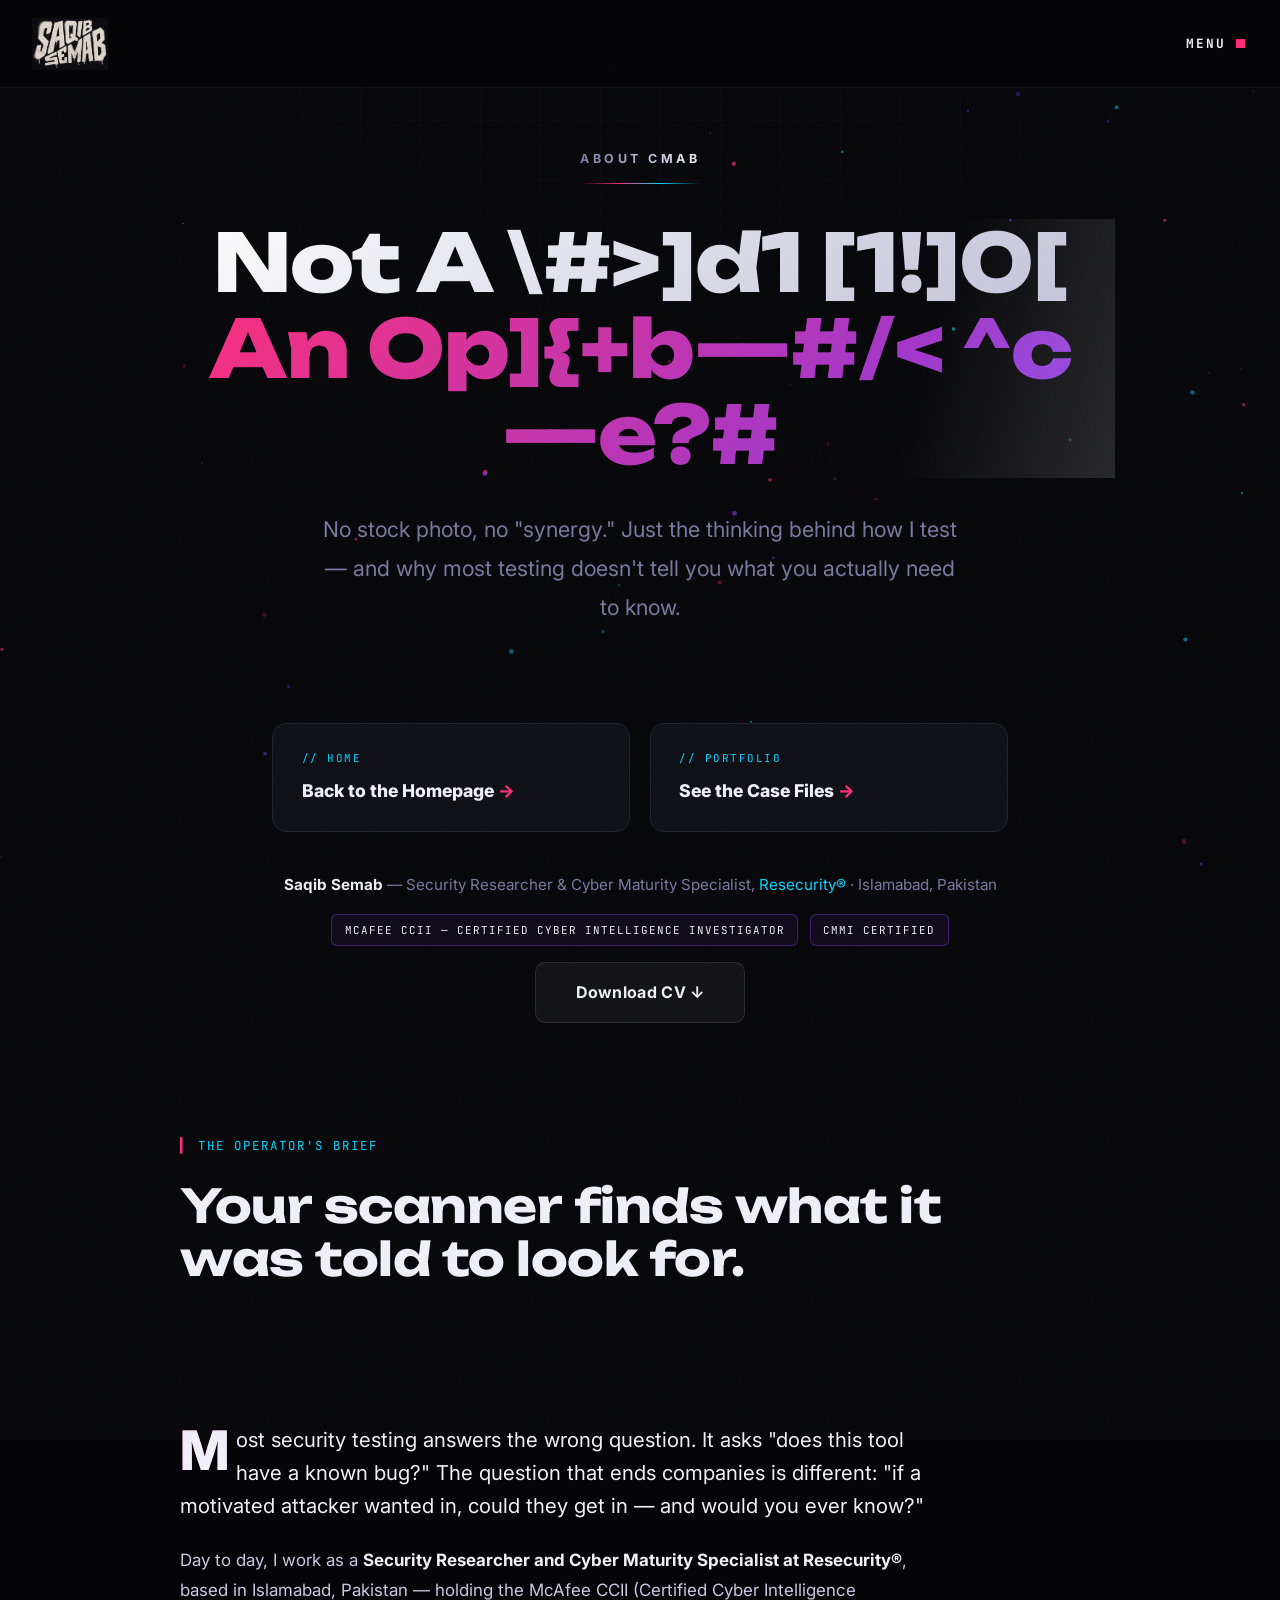
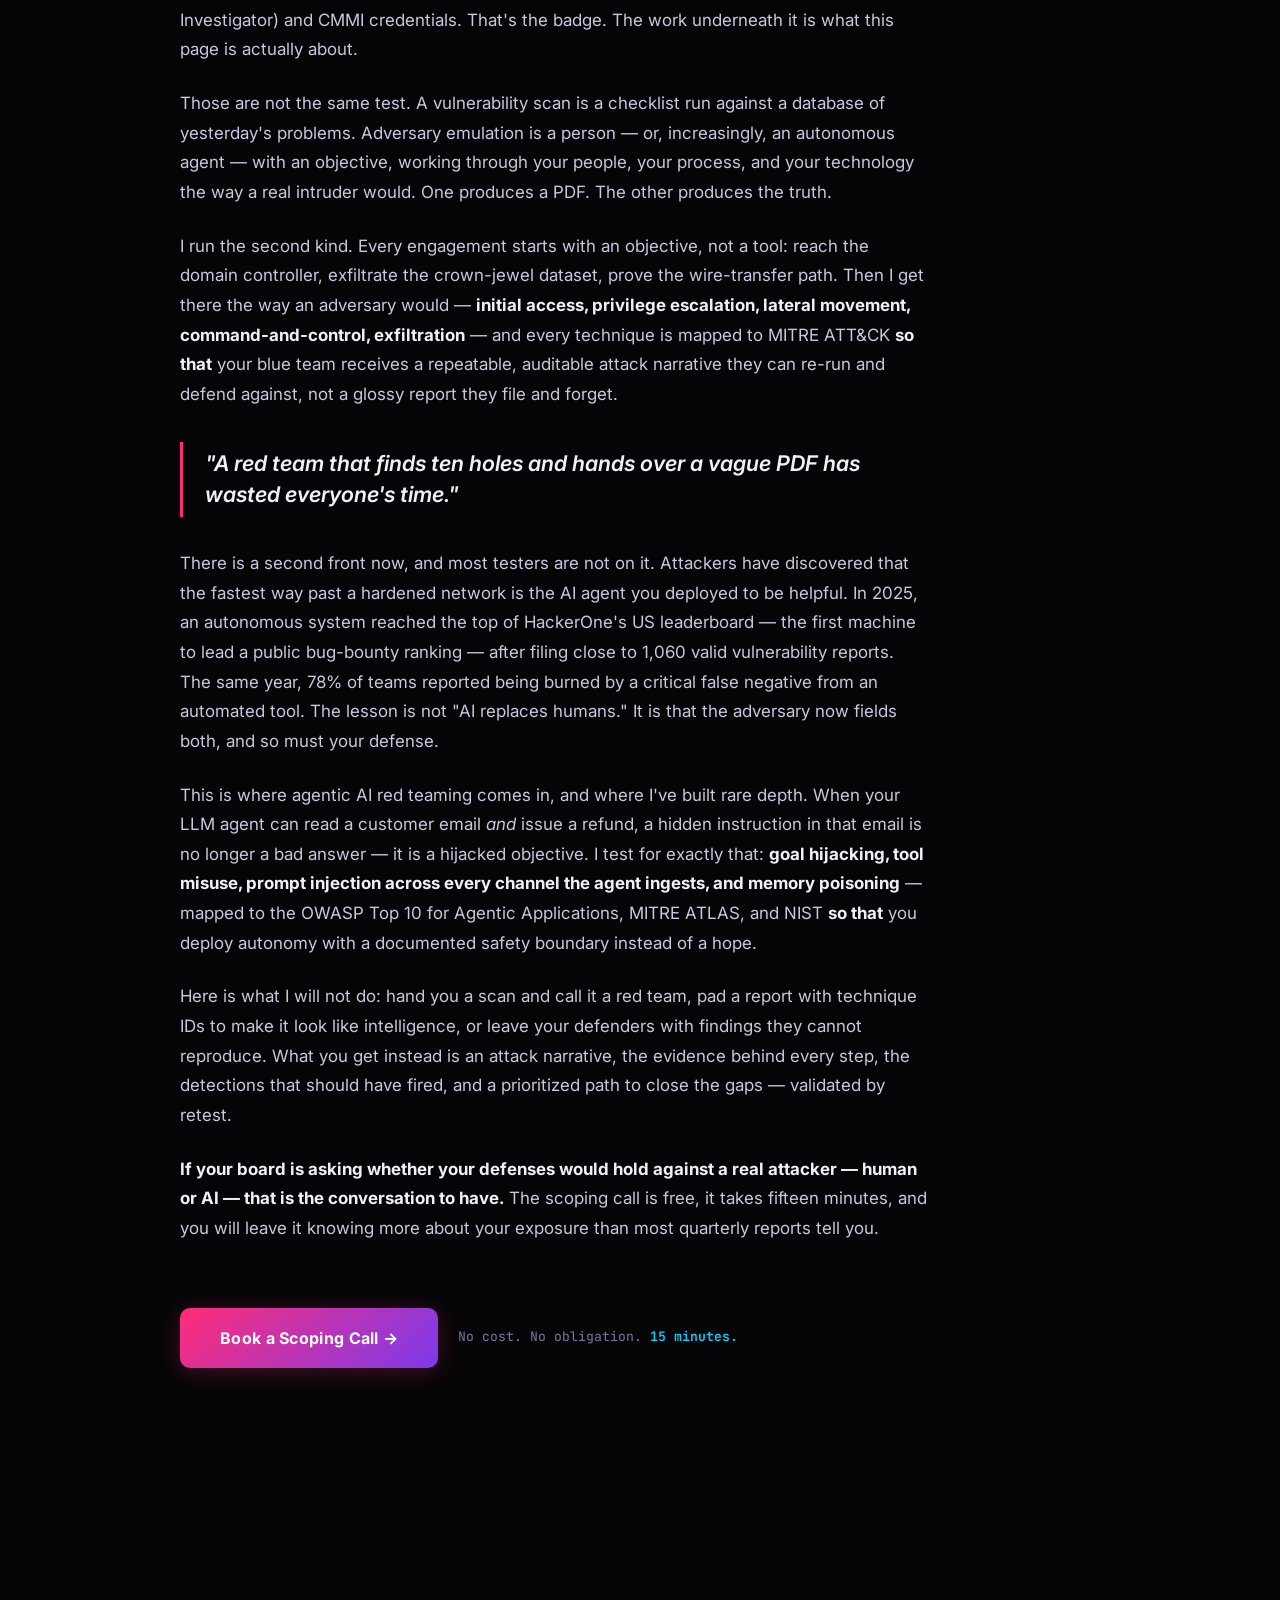
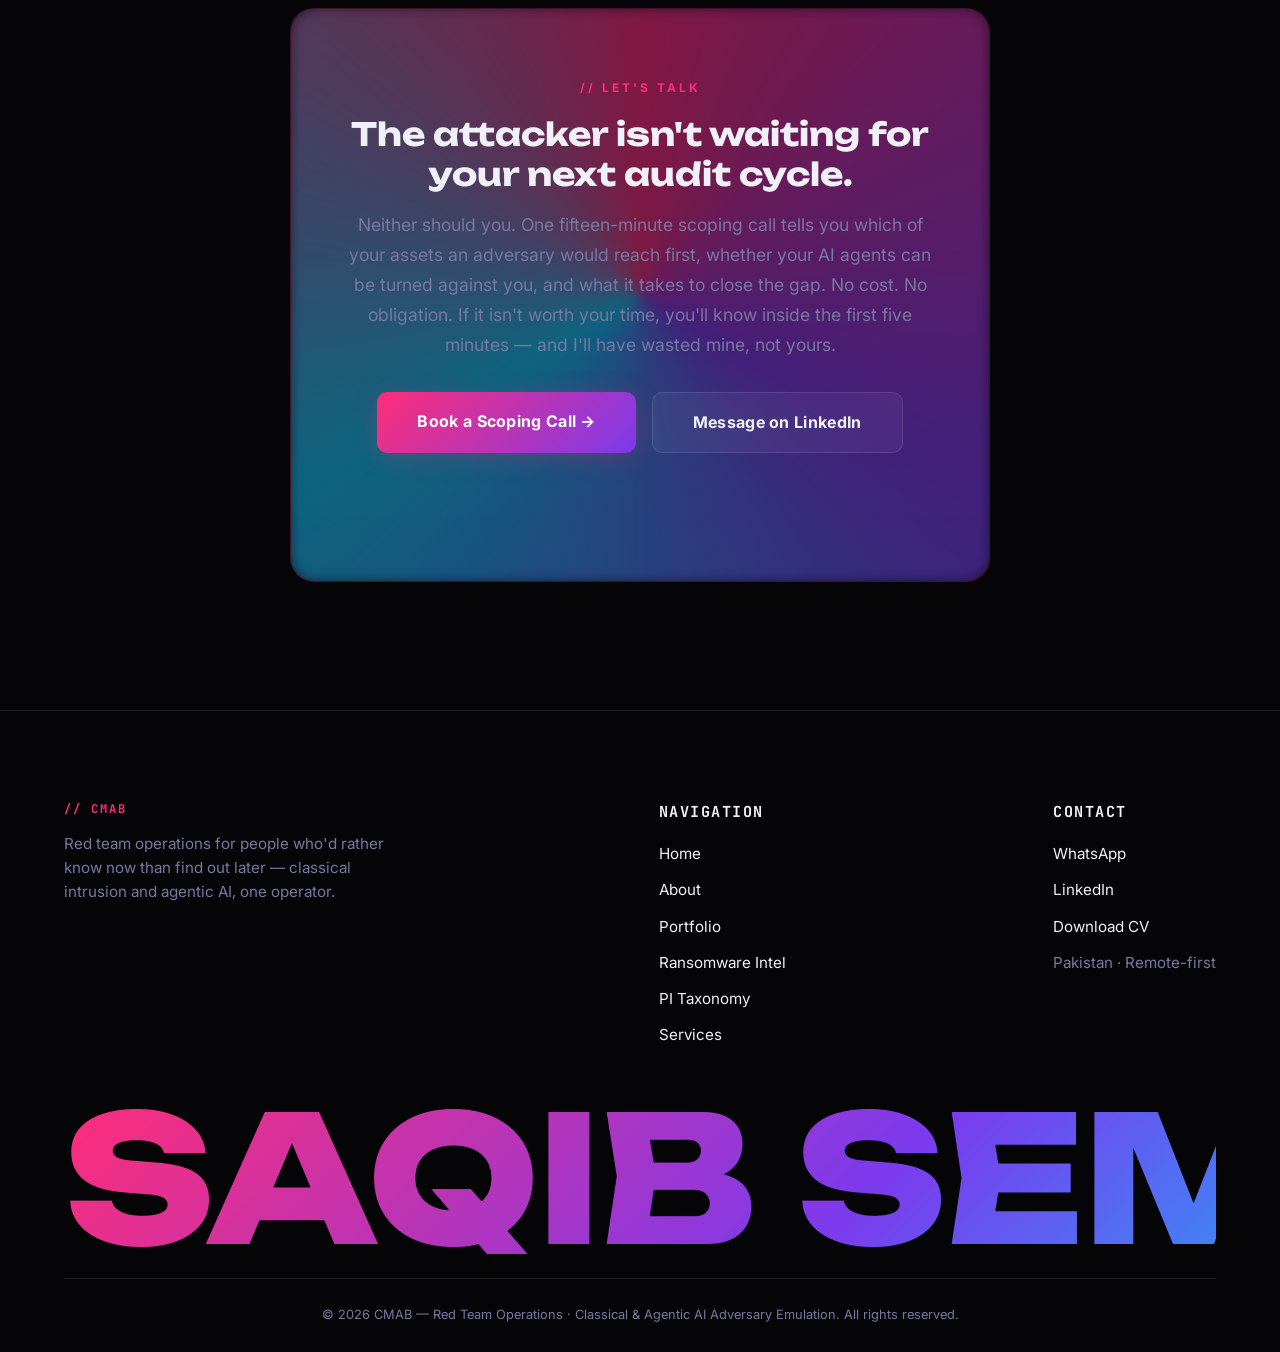
==== commit accf9998: "Update the CV and add it as a downloadable PDF on the site Updated the uploaded CV (CV_Saqib_Simab_R" ====
--- a/about.html
+++ b/about.html
@@ -92,6 +92,7 @@
             <span class="case-role-badge">McAfee CCII — Certified Cyber Intelligence Investigator</span>
             <span class="case-role-badge">CMMI Certified</span>
         </div>
+        <a href="assets/files/Saqib_Semab_CV.pdf" class="btn btn-secondary" data-cursor="Get" download>Download CV ↓</a>
     </div>
 
     <section id="brief" class="flagship-section">
@@ -161,6 +162,7 @@
                 <span class="footer-col-label">Contact</span>
                 <a href="https://wa.me/923025352333?text=Hi%2C%20I%27d%20like%20to%20book%20a%20scoping%20call." target="_blank" rel="noopener">WhatsApp</a>
                 <a href="https://www.linkedin.com/in/saqib-semab-523411242?utm_source=share_via&amp;utm_content=profile&amp;utm_medium=member_android" target="_blank" rel="noopener">LinkedIn</a>
+                <a href="assets/files/Saqib_Semab_CV.pdf" download>Download CV</a>
                 <span class="footer-static">Pakistan · Remote-first</span>
             </div>
         </div>
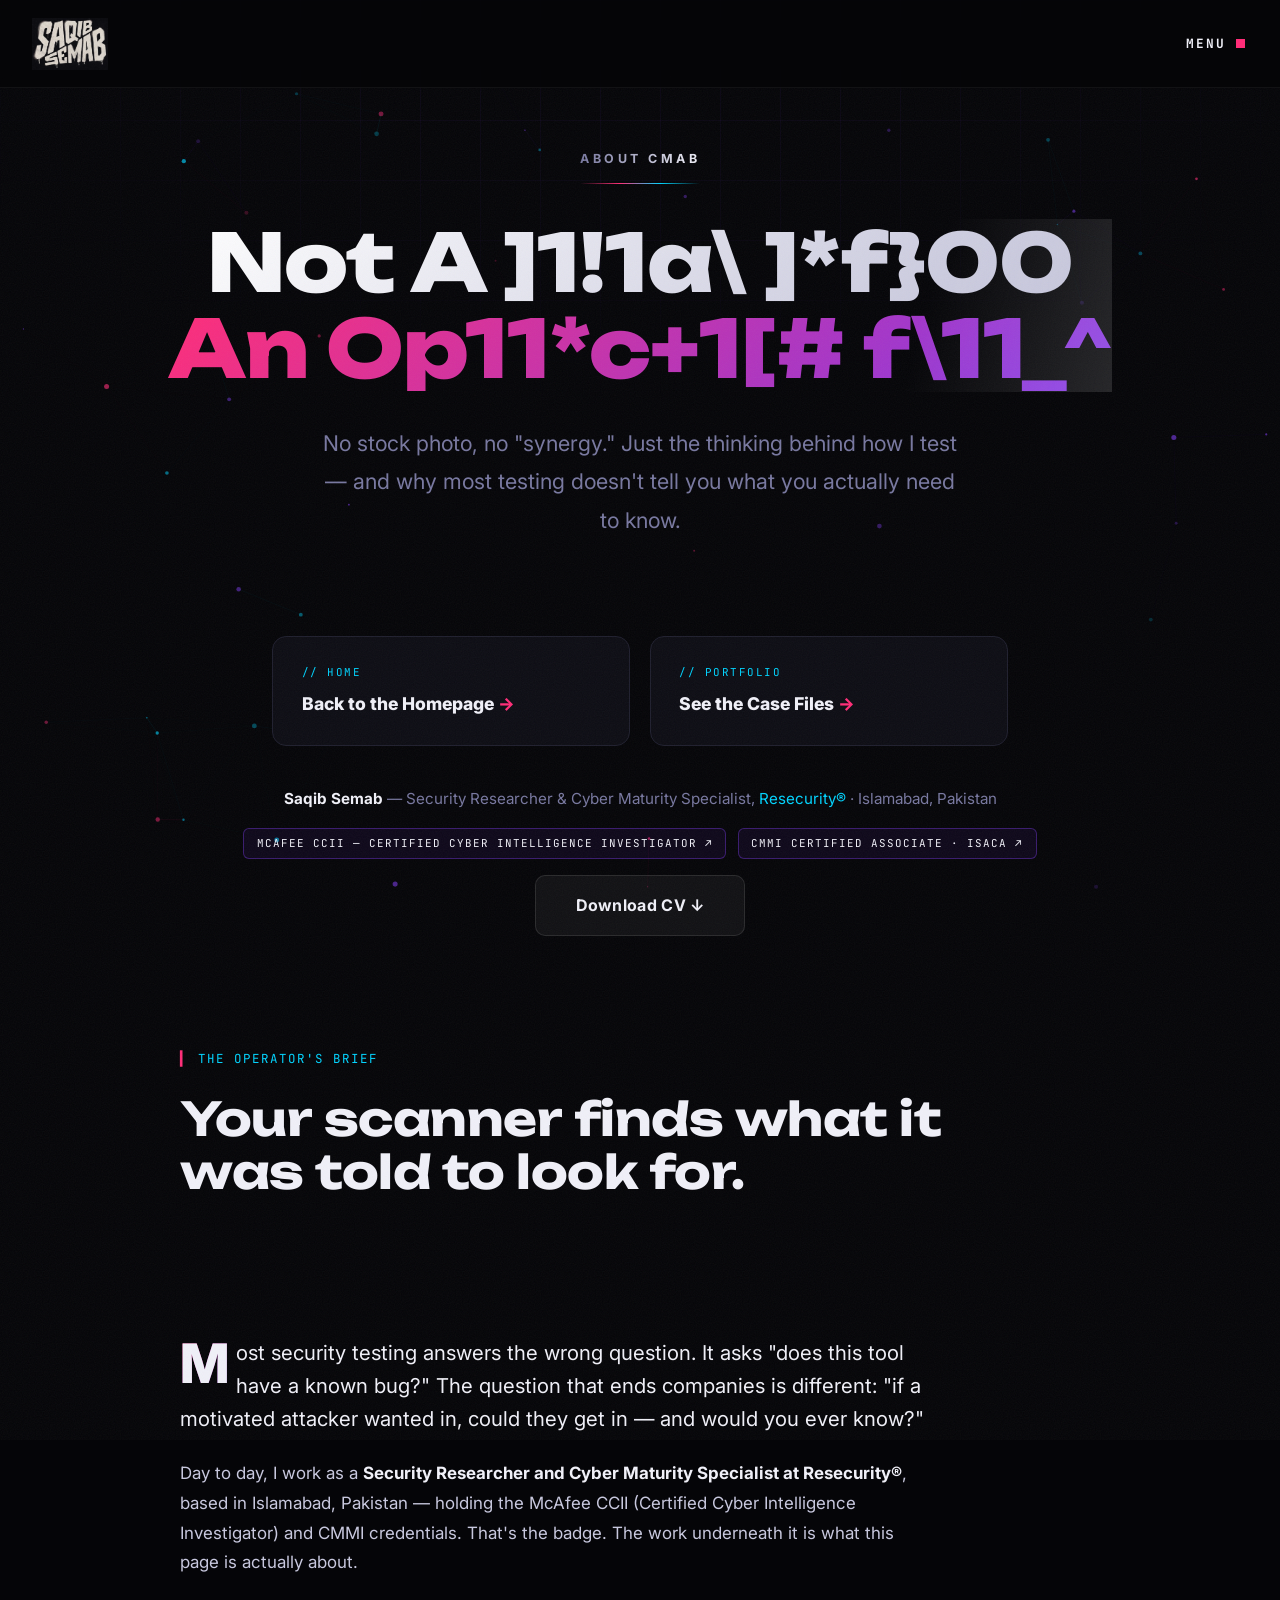
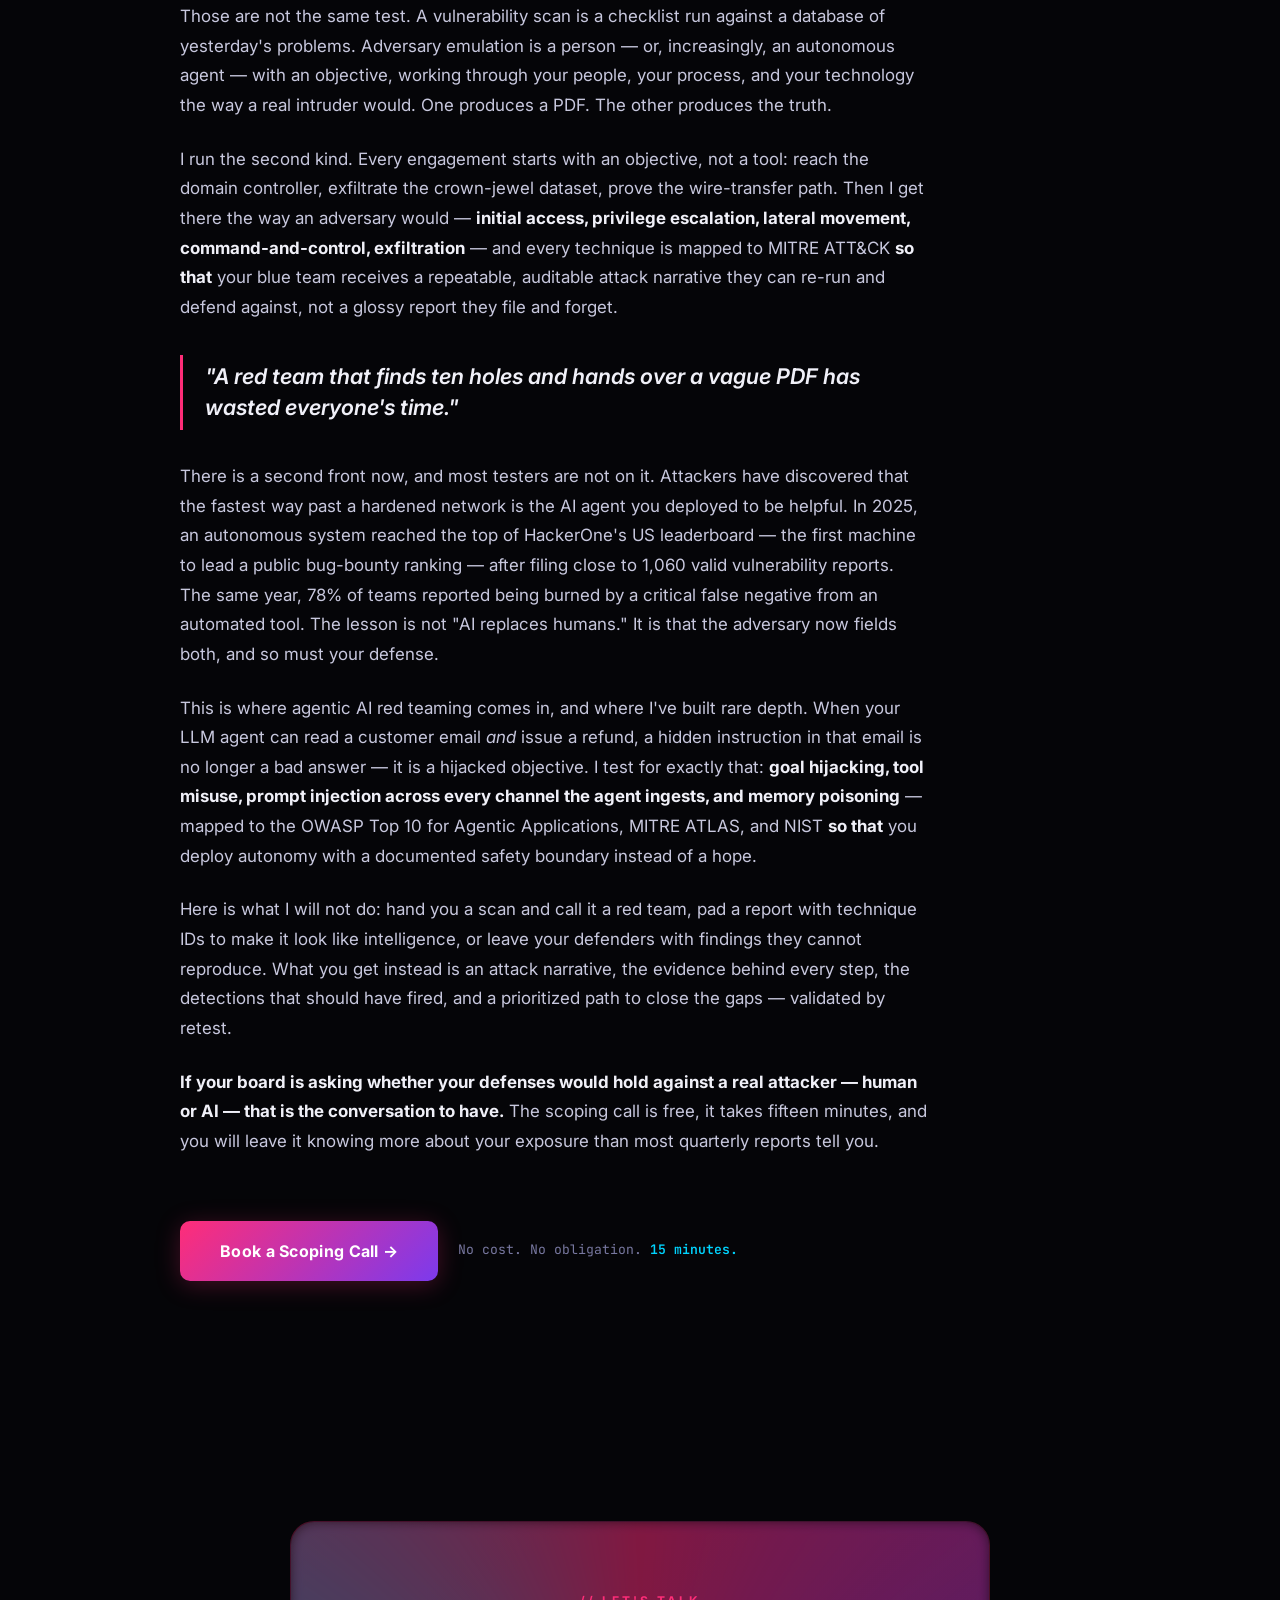
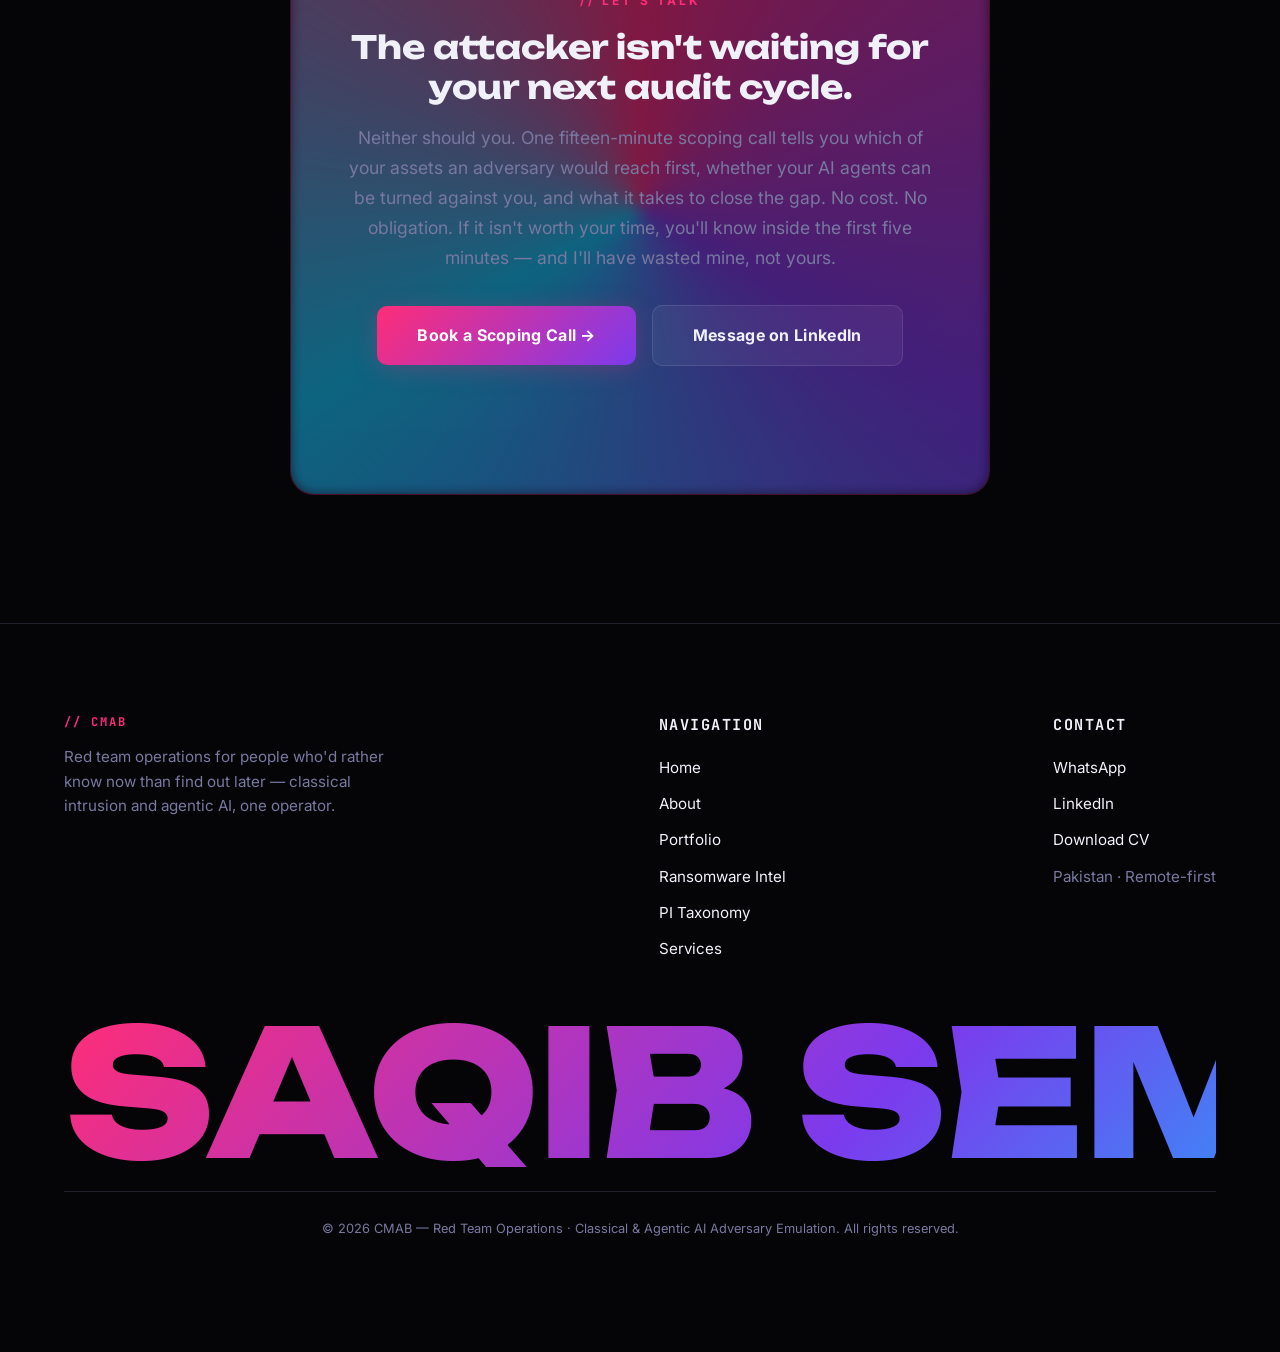
==== commit 7a4ec1ec: "Merge pull request #33 from semabsaqib/claude/animation-enhancement-6aypto Publish both certificates" ====
--- a/about.html
+++ b/about.html
@@ -83,14 +83,14 @@
         </a>
     </div>
 
-    <div class="credentials-strip reveal-scale">
+    <div class="credentials-strip reveal-scale" id="credentials">
         <div class="cred-role">
             <strong>Saqib Semab</strong> — Security Researcher &amp; Cyber Maturity Specialist,
             <a href="https://www.resecurity.com/" target="_blank" rel="noopener">Resecurity®</a> · Islamabad, Pakistan
         </div>
         <div class="cred-badges">
-            <span class="case-role-badge">McAfee CCII — Certified Cyber Intelligence Investigator</span>
-            <span class="case-role-badge">CMMI Certified</span>
+            <a href="assets/files/McAfee_CCII_Certificate.pdf" class="case-role-badge" data-cursor="Verify" download>McAfee CCII — Certified Cyber Intelligence Investigator ↗</a>
+            <a href="assets/files/ISACA_CMMI_Certificate.pdf" class="case-role-badge" data-cursor="Verify" download>CMMI Certified Associate · ISACA ↗</a>
         </div>
         <a href="assets/files/Saqib_Semab_CV.pdf" class="btn btn-secondary" data-cursor="Get" download>Download CV ↓</a>
     </div>
--- a/assets/style.css
+++ b/assets/style.css
@@ -280,11 +280,22 @@
 
 .hero-cta {
     display: flex;
+    align-items: center;
     gap: 1rem;
     justify-content: center;
     flex-wrap: wrap;
     margin-bottom: 4rem;
 }
+.hero-cta .note {
+    width: 100%;
+    text-align: center;
+    font-family: var(--mono);
+    font-size: 0.8rem;
+    color: var(--text-muted);
+}
+.hero-cta .note b { color: var(--accent3); font-weight: 600; }
+.hero-cta .note a { color: var(--accent); text-decoration: none; }
+.hero-cta .note a:hover { text-decoration: underline; }
 
 .btn {
     padding: 1rem 2.5rem;
@@ -856,15 +867,24 @@
 .case-foot .src a { color: var(--accent3); text-decoration: none; }
 .case-foot .src a:hover { text-decoration: underline; }
 .case-role-badge {
+    display: inline-block;
     font-family: var(--mono);
     font-size: 0.68rem;
     letter-spacing: 1px;
     text-transform: uppercase;
+    text-decoration: none;
     color: var(--text);
     border: 1px solid rgba(124,58,237,0.4);
     border-radius: 6px;
     padding: 0.35rem 0.8rem;
     background: rgba(124,58,237,0.08);
+    transition: border-color 0.3s ease, background 0.3s ease, transform 0.3s ease;
+}
+a.case-role-badge:hover {
+    border-color: rgba(124,58,237,0.8);
+    background: rgba(124,58,237,0.18);
+    color: var(--text);
+    transform: translateY(-2px);
 }
 
 /* secondary evidence cards below flagship */
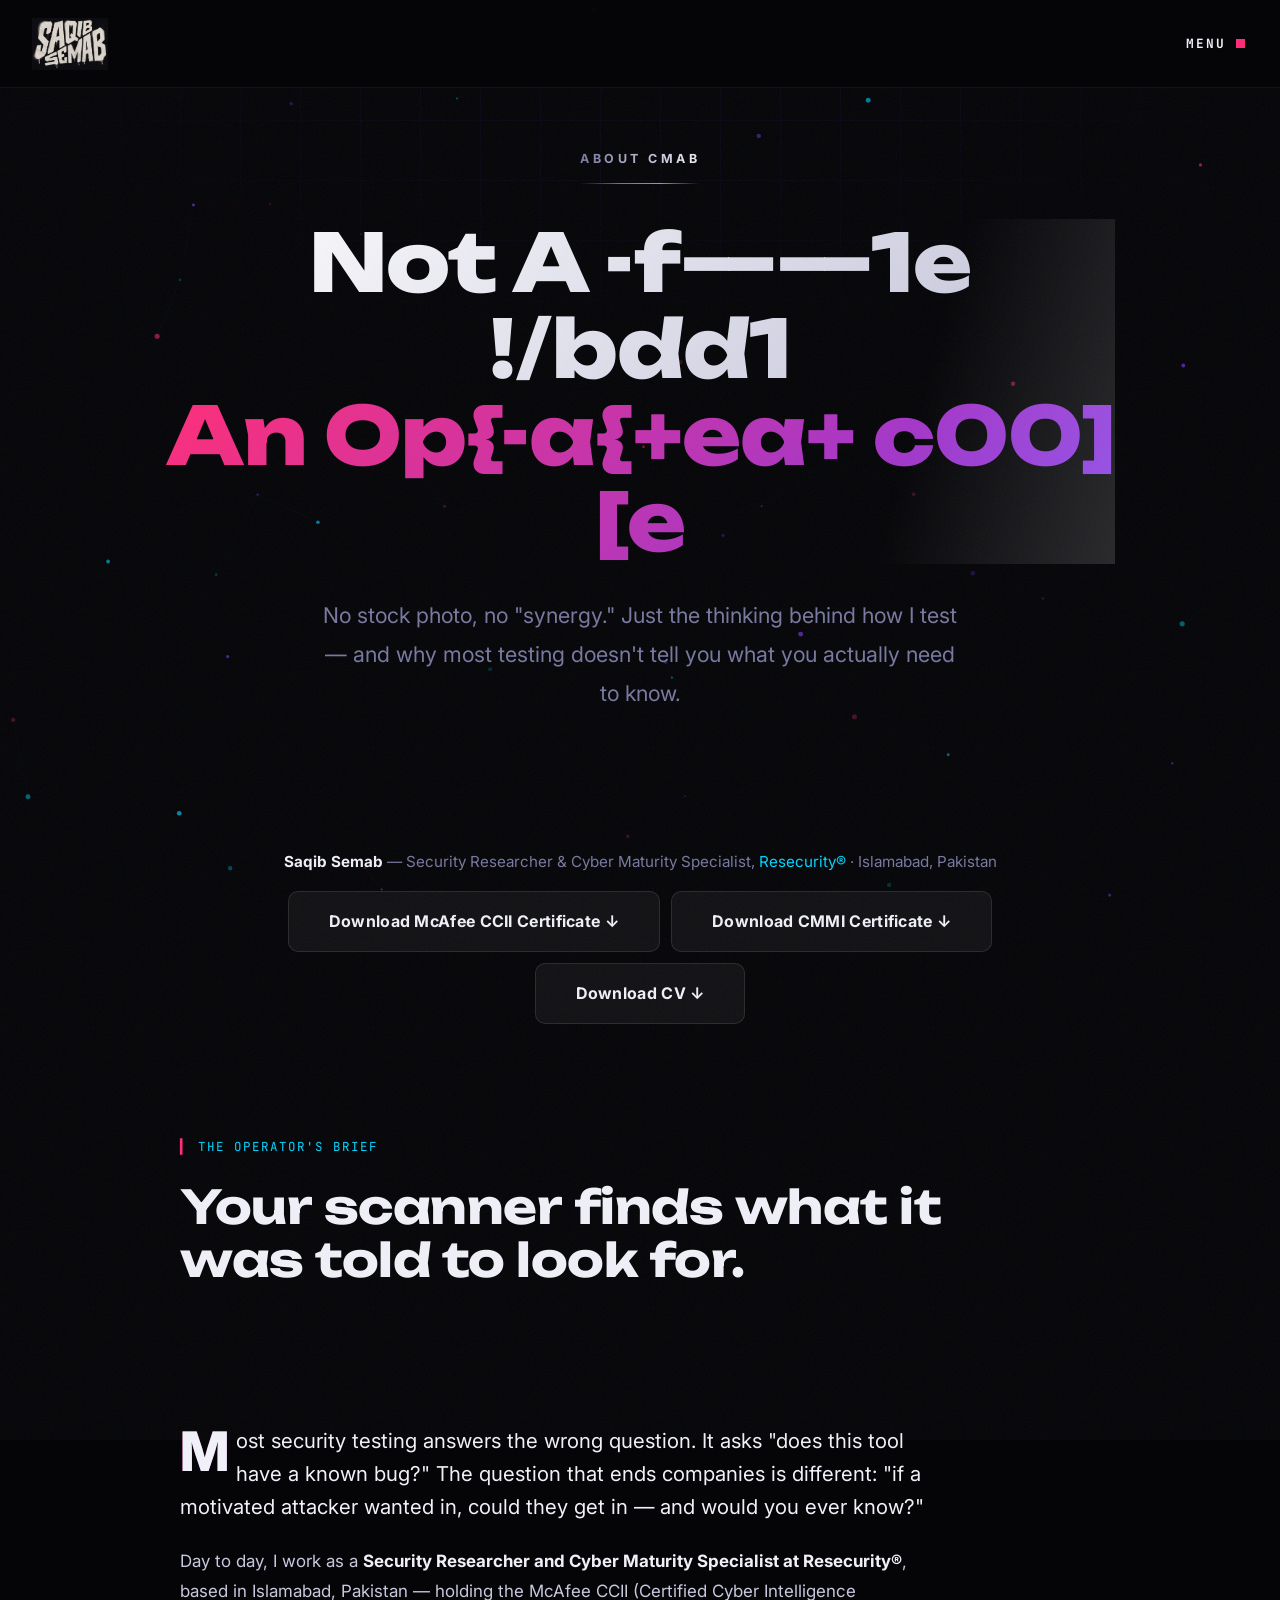
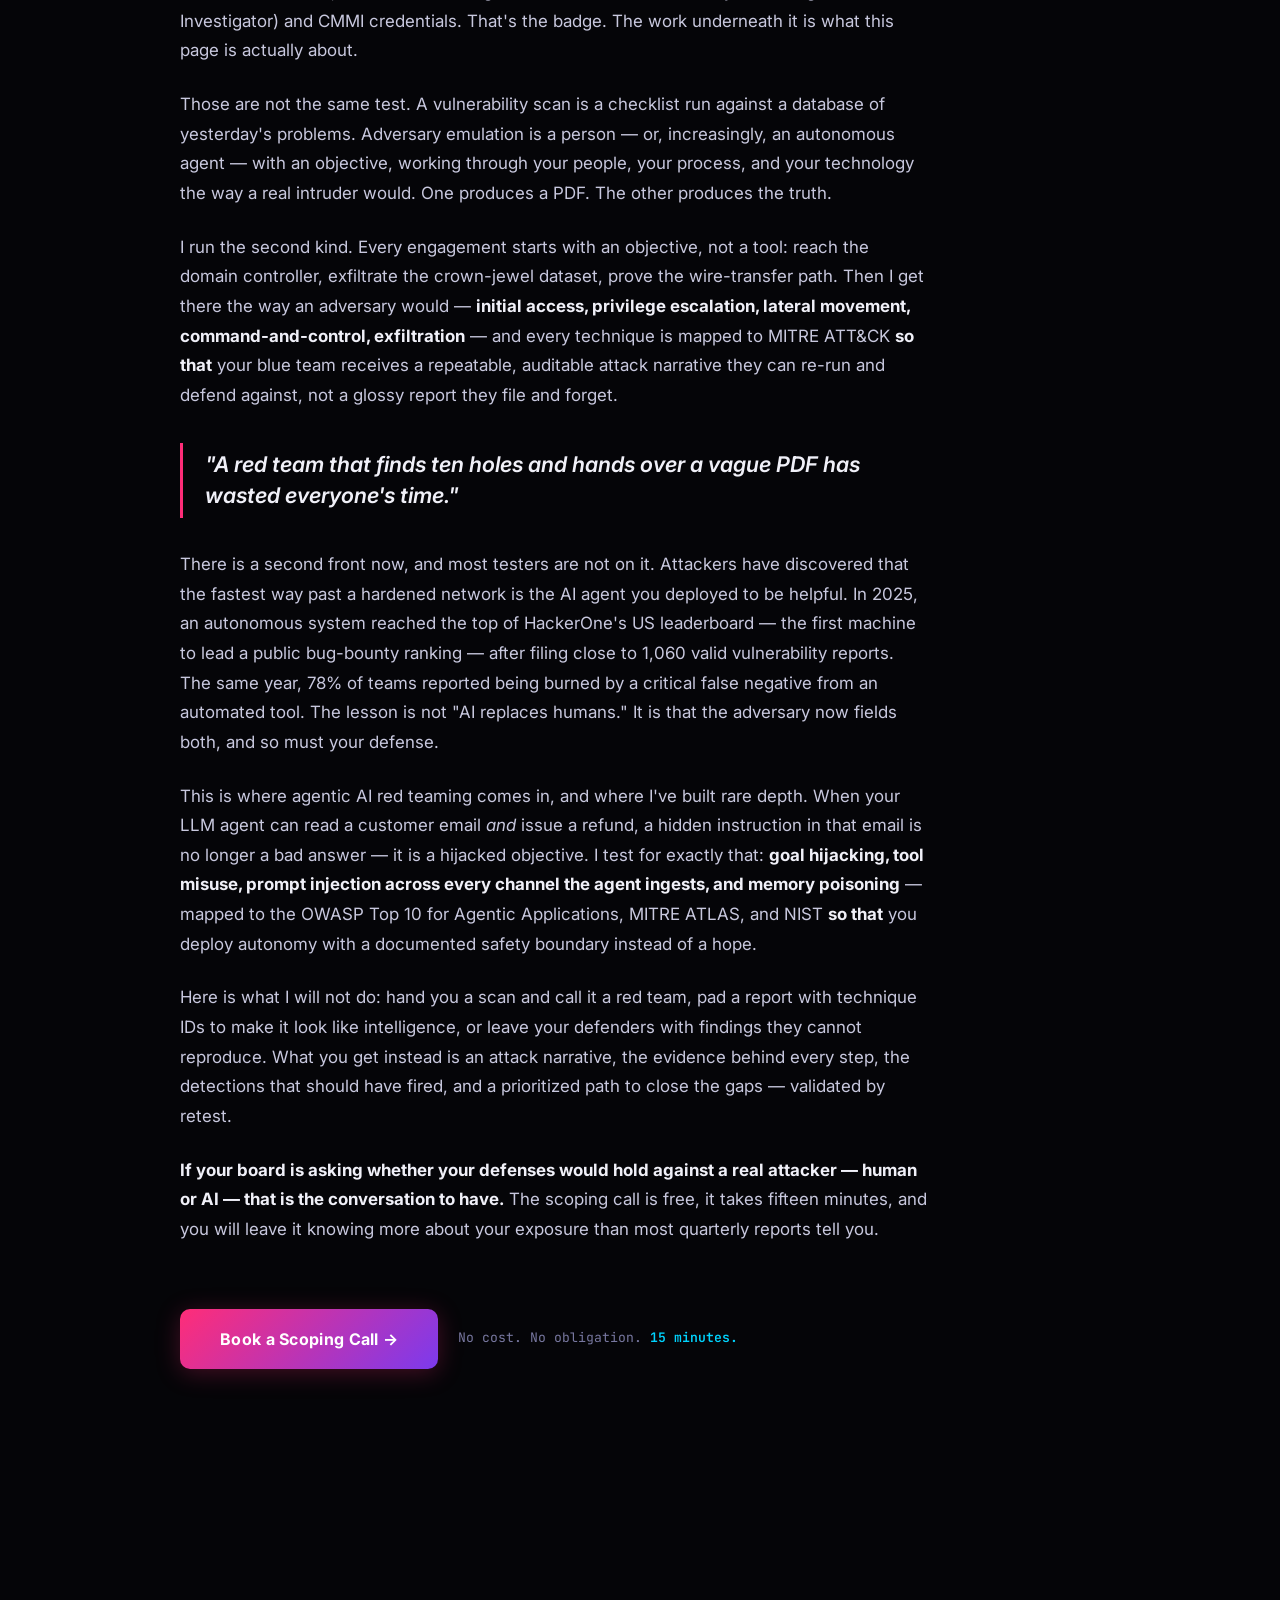
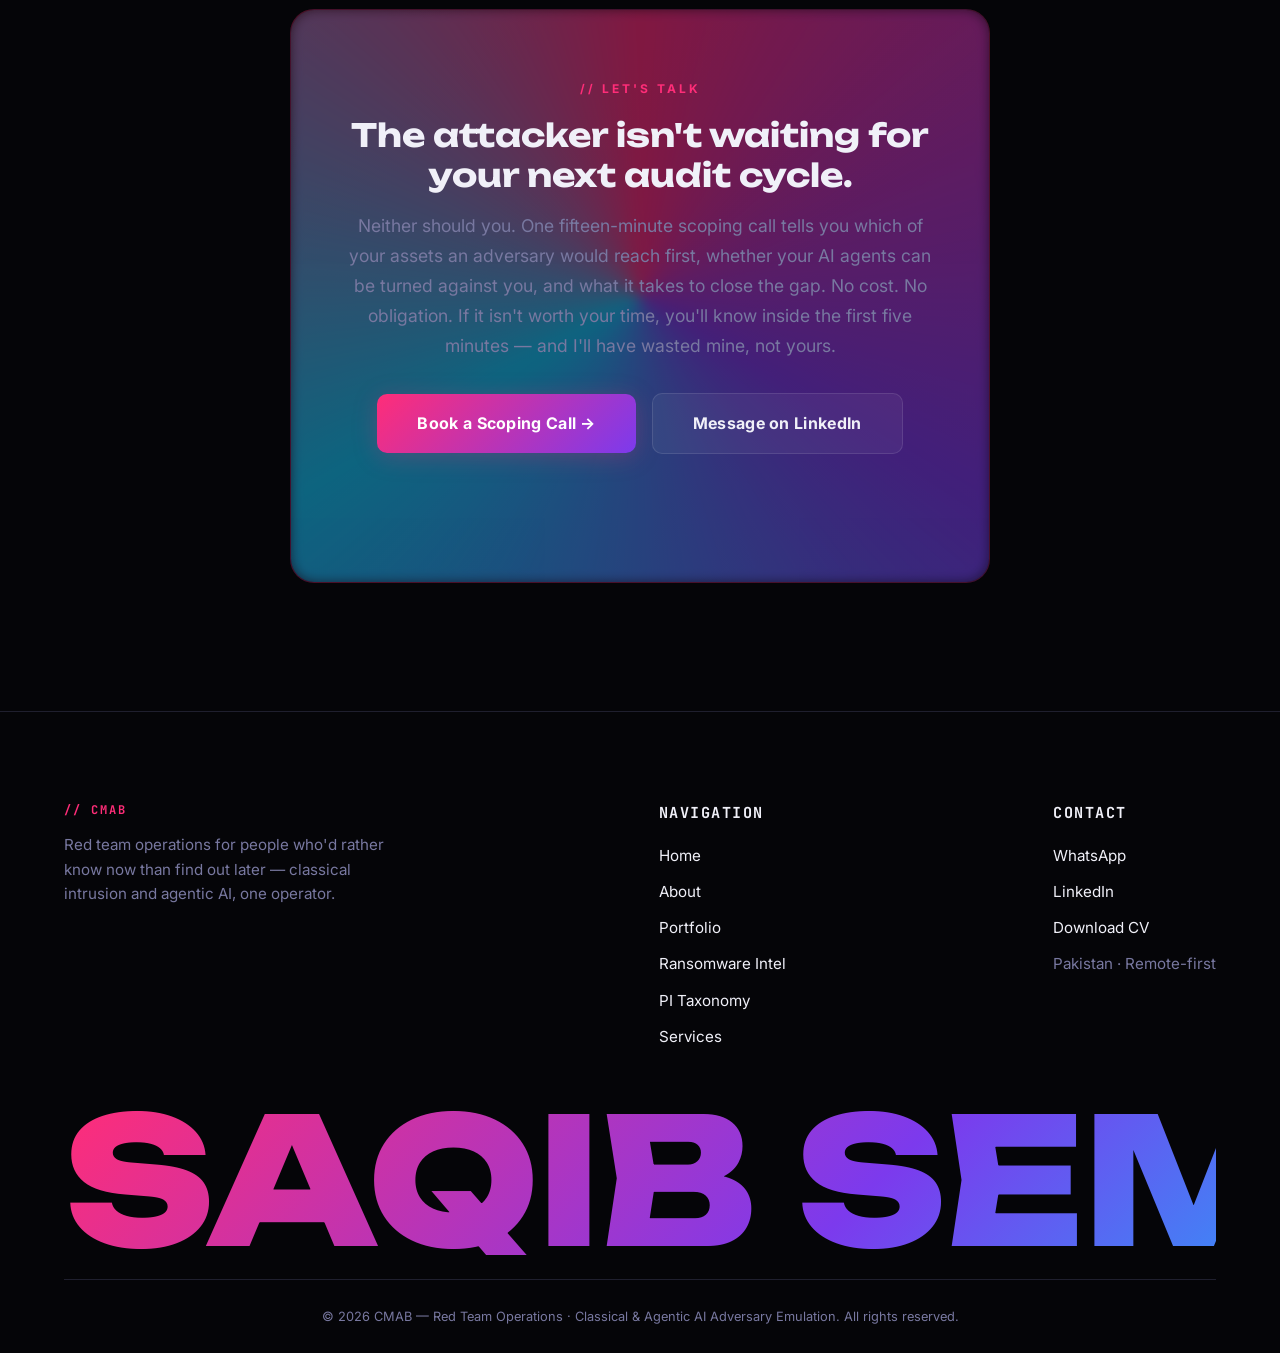
==== commit 9ddc5bd3: "Remove hero trust line, promote cert links to real buttons, drop page-link cards - Removed the "veri" ====
--- a/about.html
+++ b/about.html
@@ -72,27 +72,16 @@
         </div>
     </section>
 
-    <div class="page-links-strip stagger">
-        <a href="index.html" class="page-link-card" data-cursor="View">
-            <span class="plc-tag">// HOME</span>
-            <span class="plc-title">Back to the Homepage <span class="plc-arrow">→</span></span>
-        </a>
-        <a href="portfolio.html" class="page-link-card" data-cursor="View">
-            <span class="plc-tag">// PORTFOLIO</span>
-            <span class="plc-title">See the Case Files <span class="plc-arrow">→</span></span>
-        </a>
-    </div>
-
     <div class="credentials-strip reveal-scale" id="credentials">
         <div class="cred-role">
             <strong>Saqib Semab</strong> — Security Researcher &amp; Cyber Maturity Specialist,
             <a href="https://www.resecurity.com/" target="_blank" rel="noopener">Resecurity®</a> · Islamabad, Pakistan
         </div>
         <div class="cred-badges">
-            <a href="assets/files/McAfee_CCII_Certificate.pdf" class="case-role-badge" data-cursor="Verify" download>McAfee CCII — Certified Cyber Intelligence Investigator ↗</a>
-            <a href="assets/files/ISACA_CMMI_Certificate.pdf" class="case-role-badge" data-cursor="Verify" download>CMMI Certified Associate · ISACA ↗</a>
+            <a href="assets/files/McAfee_CCII_Certificate.pdf" class="btn btn-secondary" data-cursor="Get" download>Download McAfee CCII Certificate ↓</a>
+            <a href="assets/files/ISACA_CMMI_Certificate.pdf" class="btn btn-secondary" data-cursor="Get" download>Download CMMI Certificate ↓</a>
+            <a href="assets/files/Saqib_Semab_CV.pdf" class="btn btn-secondary" data-cursor="Get" download>Download CV ↓</a>
         </div>
-        <a href="assets/files/Saqib_Semab_CV.pdf" class="btn btn-secondary" data-cursor="Get" download>Download CV ↓</a>
     </div>
 
     <section id="brief" class="flagship-section">
--- a/assets/style.css
+++ b/assets/style.css
@@ -286,16 +286,6 @@
     flex-wrap: wrap;
     margin-bottom: 4rem;
 }
-.hero-cta .note {
-    width: 100%;
-    text-align: center;
-    font-family: var(--mono);
-    font-size: 0.8rem;
-    color: var(--text-muted);
-}
-.hero-cta .note b { color: var(--accent3); font-weight: 600; }
-.hero-cta .note a { color: var(--accent); text-decoration: none; }
-.hero-cta .note a:hover { text-decoration: underline; }
 
 .btn {
     padding: 1rem 2.5rem;
@@ -867,24 +857,15 @@
 .case-foot .src a { color: var(--accent3); text-decoration: none; }
 .case-foot .src a:hover { text-decoration: underline; }
 .case-role-badge {
-    display: inline-block;
     font-family: var(--mono);
     font-size: 0.68rem;
     letter-spacing: 1px;
     text-transform: uppercase;
-    text-decoration: none;
     color: var(--text);
     border: 1px solid rgba(124,58,237,0.4);
     border-radius: 6px;
     padding: 0.35rem 0.8rem;
     background: rgba(124,58,237,0.08);
-    transition: border-color 0.3s ease, background 0.3s ease, transform 0.3s ease;
-}
-a.case-role-badge:hover {
-    border-color: rgba(124,58,237,0.8);
-    background: rgba(124,58,237,0.18);
-    color: var(--text);
-    transform: translateY(-2px);
 }
 
 /* secondary evidence cards below flagship */
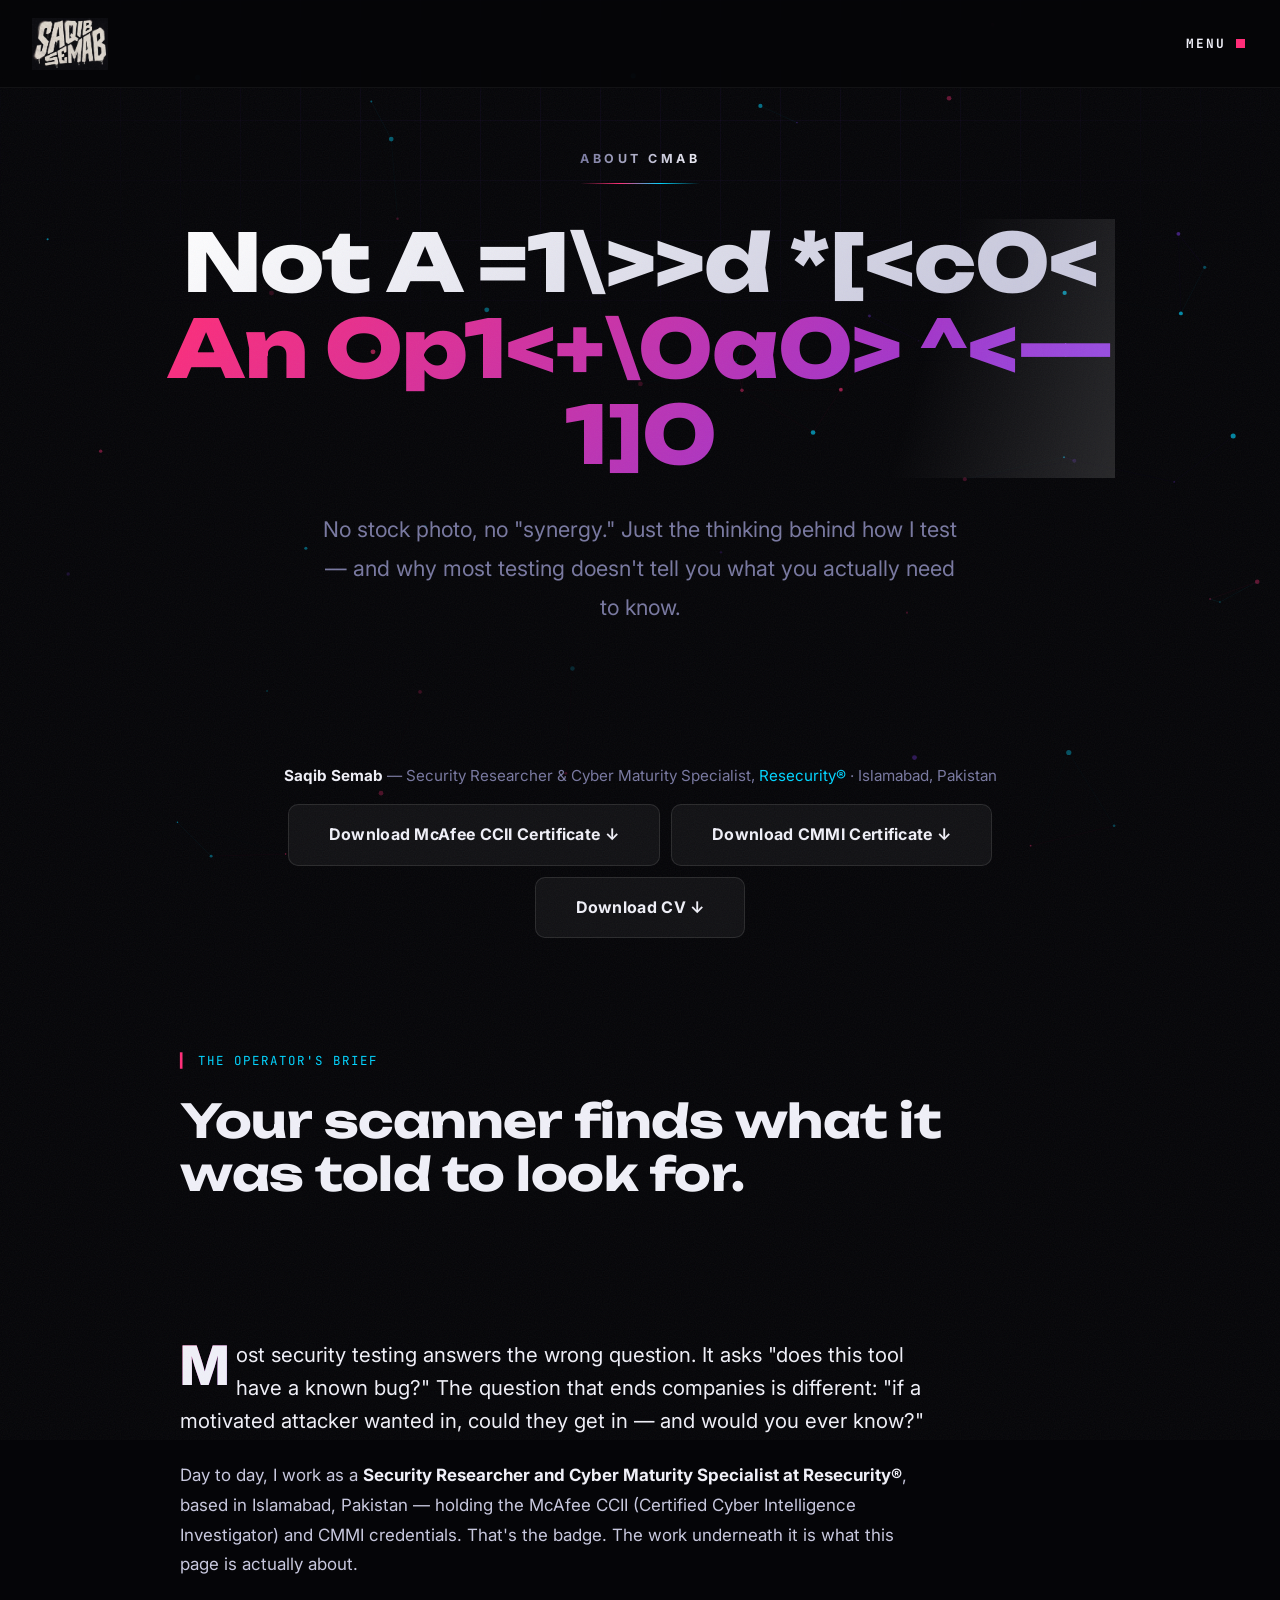
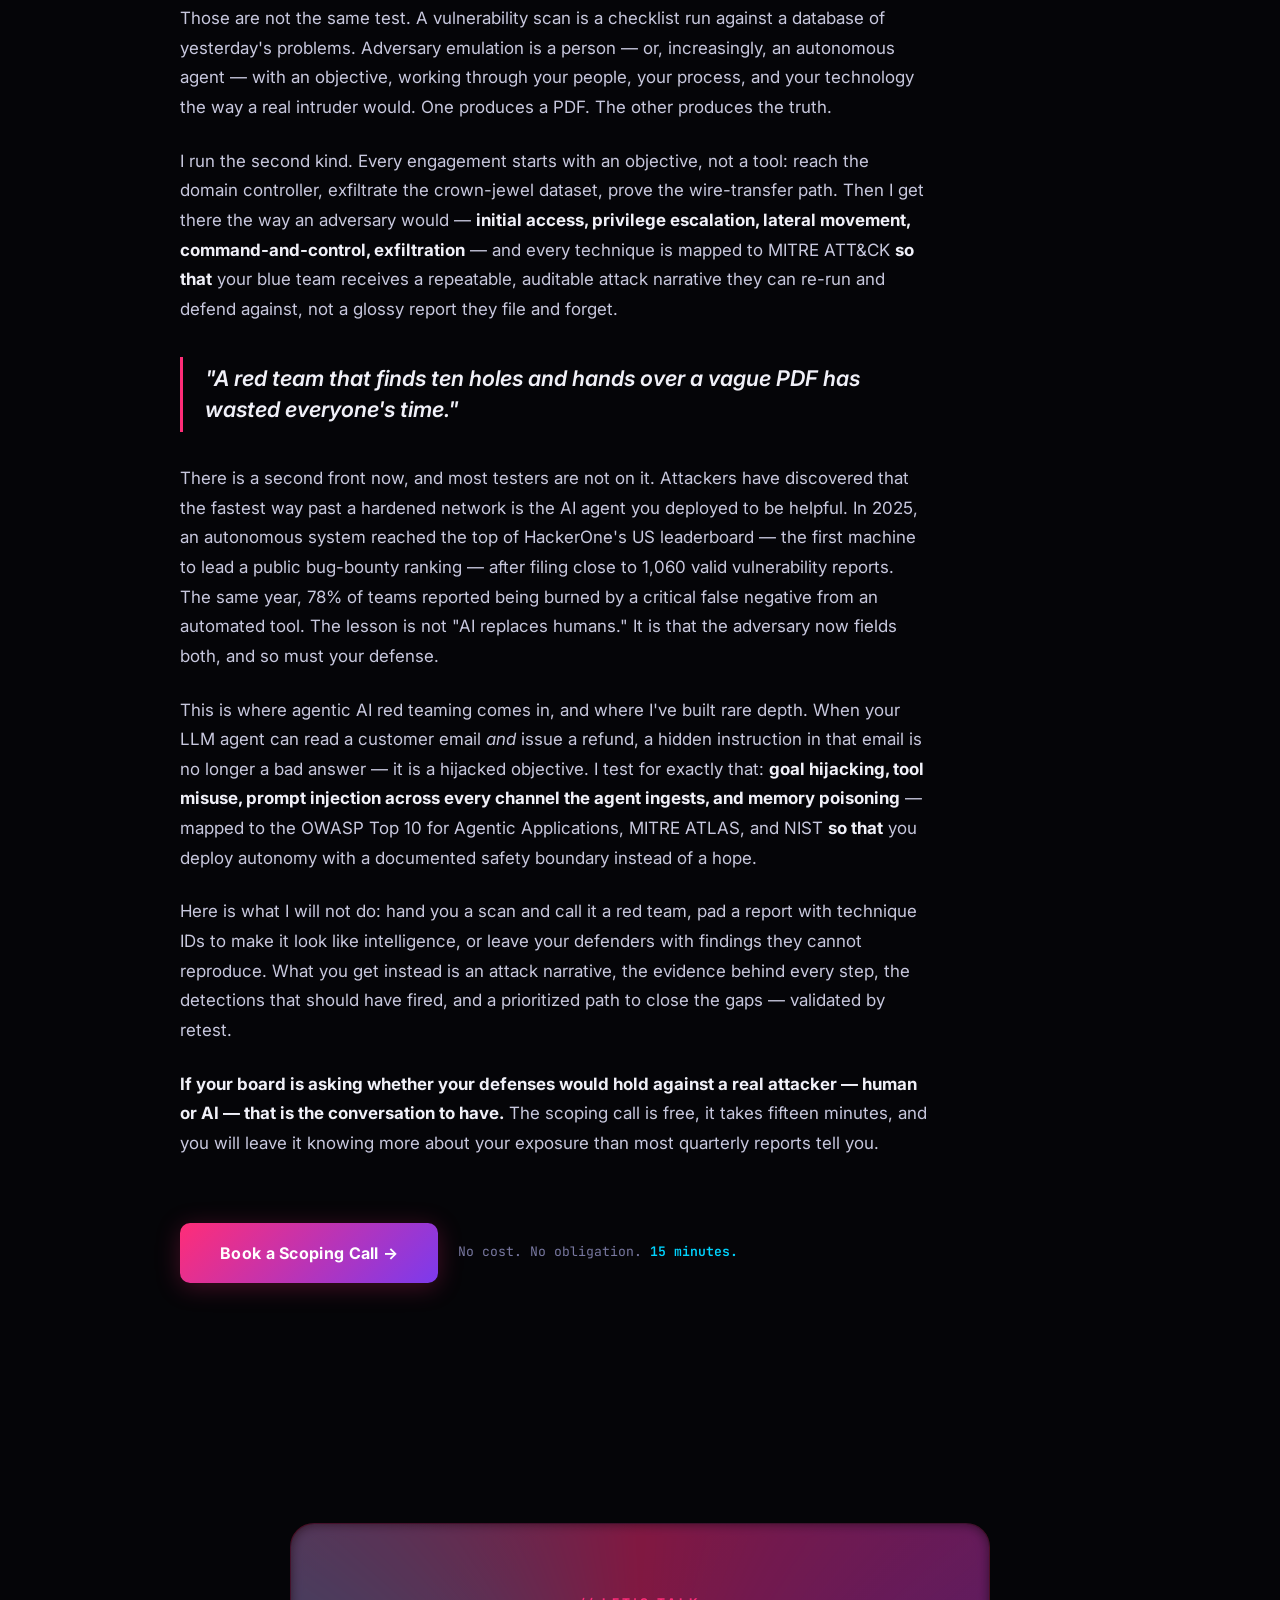
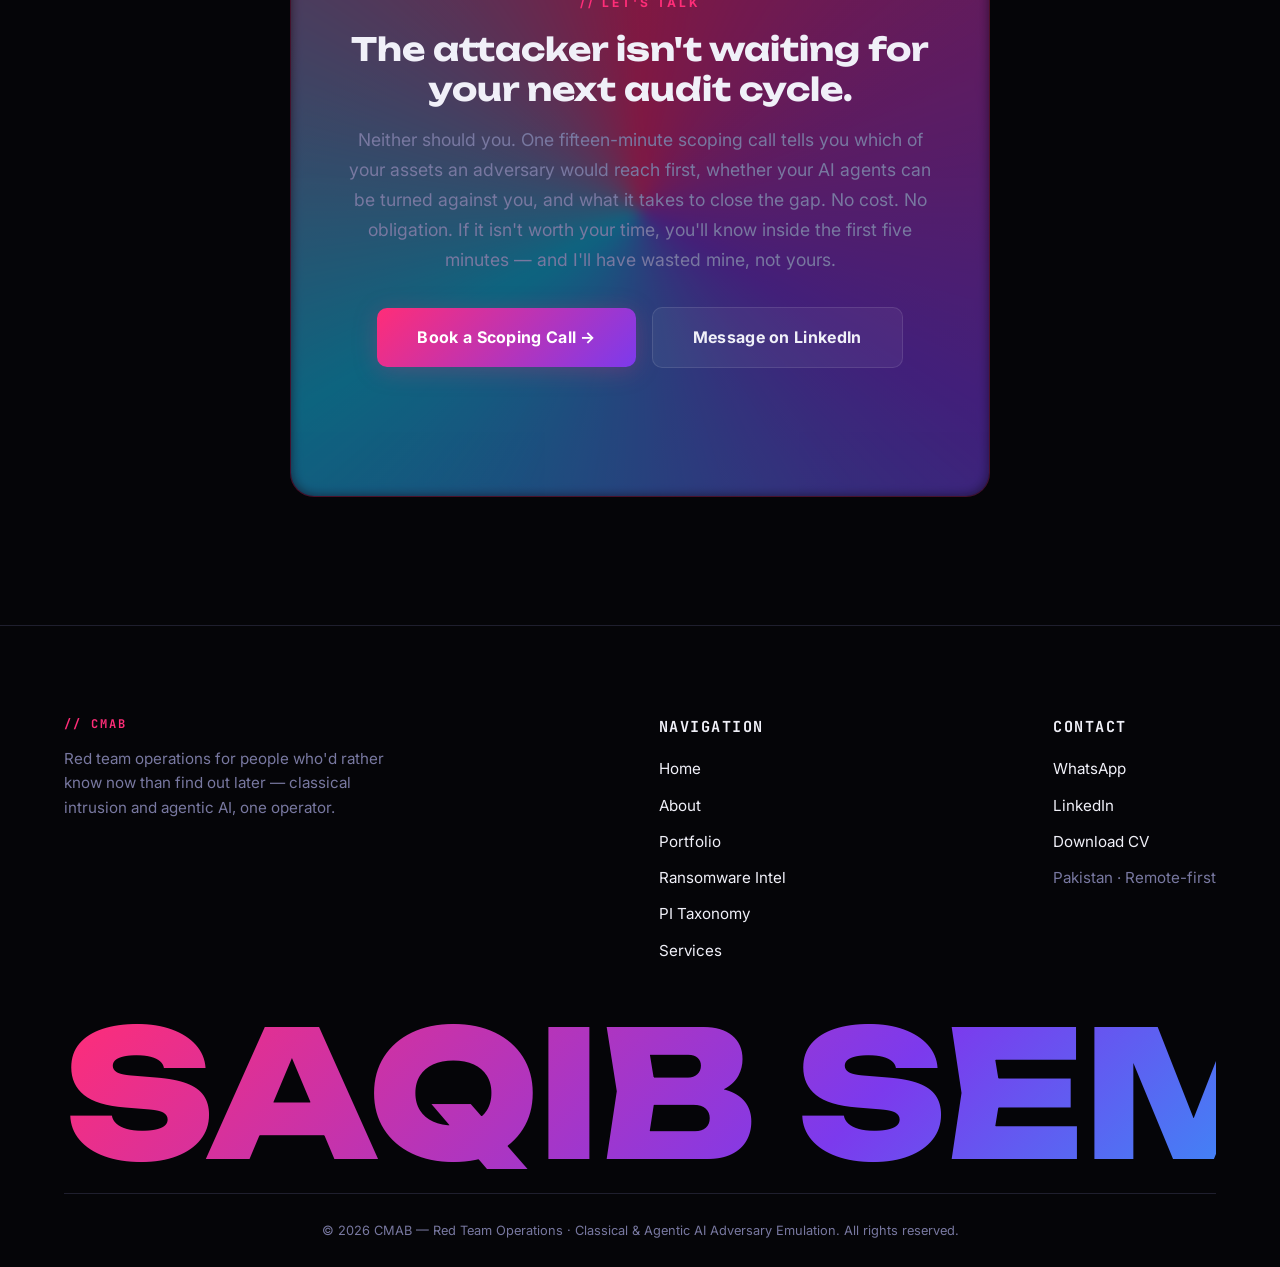
==== commit fb703ab2: "Redesign services page into editorial numbered rows + fix Services nav link - Fix nav "Services" lin" ====
--- a/about.html
+++ b/about.html
@@ -39,7 +39,7 @@
                 <li><a href="ransomware-intelligence.html"><span class="nl-index">04</span><span class="nl-label">Ransomware Intel</span></a></li>
                 <li><a href="portfolio.html"><span class="nl-index">05</span><span class="nl-label">Portfolio</span></a></li>
                 <li><a href="index.html#skills"><span class="nl-index">06</span><span class="nl-label">Skills</span></a></li>
-                <li><a href="index.html#services"><span class="nl-index">07</span><span class="nl-label">Services</span></a></li>
+                <li><a href="services.html"><span class="nl-index">07</span><span class="nl-label">Services</span></a></li>
                 <li><a href="pi-taxonomy.html"><span class="nl-index">08</span><span class="nl-label">PI Taxonomy</span></a></li>
                 <li><a href="#contact"><span class="nl-index">09</span><span class="nl-label">Contact</span></a></li>
             </ul>
@@ -145,7 +145,7 @@
                 <a href="portfolio.html">Portfolio</a>
                 <a href="ransomware-intelligence.html">Ransomware Intel</a>
                 <a href="pi-taxonomy.html">PI Taxonomy</a>
-                <a href="index.html#services">Services</a>
+                <a href="services.html">Services</a>
             </div>
             <div class="footer-col">
                 <span class="footer-col-label">Contact</span>
--- a/assets/style.css
+++ b/assets/style.css
@@ -1064,12 +1064,15 @@
 }
 
 .service-card {
+    display: block;
     background: var(--bg);
     border: 1px solid var(--border);
     border-radius: 20px;
-    padding: 3rem 2.5rem;
+    padding: 3rem 2.5rem 2.2rem;
     transition: all 0.4s;
     position: relative;
+    text-decoration: none;
+    color: inherit;
 }
 
 .service-card.featured {
@@ -1080,6 +1083,7 @@
 .service-card:hover {
     transform: translateY(-5px);
     box-shadow: 0 20px 40px rgba(0,0,0,0.3);
+    border-color: var(--a, var(--border));
 }
 
 .service-card.featured::before {
@@ -1095,6 +1099,39 @@
     border-radius: 20px;
 }
 
+.service-card .svc-card-bar {
+    position: absolute;
+    top: 0; left: 0; right: 0;
+    height: 4px;
+    border-radius: 20px 20px 0 0;
+    background: linear-gradient(90deg, var(--a), var(--b));
+}
+
+.svc-card-tag {
+    display: block;
+    font-family: var(--mono);
+    font-size: 0.7rem;
+    font-weight: 700;
+    letter-spacing: 2px;
+    margin-bottom: 0.9rem;
+    background: linear-gradient(135deg, var(--a), var(--b));
+    -webkit-background-clip: text;
+    -webkit-text-fill-color: transparent;
+    background-clip: text;
+}
+
+.svc-card-more {
+    display: inline-flex;
+    align-items: center;
+    gap: 0.4rem;
+    font-family: var(--mono);
+    font-size: 0.8rem;
+    font-weight: 600;
+    color: var(--a);
+}
+.svc-card-arrow { transition: transform 0.35s cubic-bezier(0.16,1,0.3,1); }
+.service-card:hover .svc-card-arrow { transform: translateX(6px); }
+
 .service-card h3 {
     font-size: 1.25rem;
     margin-bottom: 0.8rem;
@@ -1118,6 +1155,161 @@
     color: var(--text-muted);
     font-weight: 400;
 }
+
+/* ============================================================
+   SERVICES PAGE — quick-jump pills + detailed per-service sections
+   ============================================================ */
+.svc-jump {
+    display: flex;
+    flex-wrap: wrap;
+    gap: 0.7rem;
+    justify-content: center;
+    max-width: 1000px;
+    margin: 0 auto 2rem;
+    padding: 0 2rem;
+    position: relative;
+    z-index: 1;
+}
+.svc-jump-pill {
+    font-family: var(--mono);
+    font-size: 0.78rem;
+    font-weight: 600;
+    letter-spacing: 0.5px;
+    text-decoration: none;
+    padding: 0.6rem 1.2rem;
+    border-radius: 999px;
+    border: 1px solid rgba(255,255,255,0.12);
+    background: rgba(255,255,255,0.03);
+    color: var(--text);
+    transition: border-color 0.3s ease, background 0.3s ease, transform 0.3s ease;
+}
+.svc-jump-pill:hover {
+    transform: translateY(-2px);
+    border-color: var(--a);
+    background: linear-gradient(135deg, color-mix(in srgb, var(--a) 16%, transparent), color-mix(in srgb, var(--b) 16%, transparent));
+}
+
+.svc-ticker {
+    overflow: hidden;
+    border-top: 1px solid var(--border);
+    border-bottom: 1px solid var(--border);
+    padding: 1rem 0;
+    margin-bottom: 2.5rem;
+}
+.svc-ticker-track {
+    display: flex;
+    width: max-content;
+    gap: 2rem;
+    align-items: center;
+    animation: svcTickerScroll 30s linear infinite;
+}
+.svc-ticker-track span:not(.svc-ticker-dot) {
+    font-family: var(--mono);
+    font-size: 0.85rem;
+    font-weight: 600;
+    letter-spacing: 1px;
+    text-transform: uppercase;
+    color: var(--text-muted);
+    white-space: nowrap;
+}
+.svc-ticker-dot { color: var(--accent); }
+@keyframes svcTickerScroll {
+    from { transform: translateX(0); }
+    to { transform: translateX(-50%); }
+}
+.svc-ticker:hover .svc-ticker-track { animation-play-state: paused; }
+
+.svc-rows {
+    position: relative;
+    z-index: 1;
+}
+.svc-row {
+    display: grid;
+    grid-template-columns: auto 1fr;
+    column-gap: clamp(1rem, 4vw, 2.5rem);
+    max-width: 1000px;
+    margin: 0 auto;
+    padding: 5rem 2rem;
+    border-top: 1px solid var(--border);
+    scroll-margin-top: 100px;
+}
+.svc-row:first-of-type { border-top: none; padding-top: 2rem; }
+.svc-row-index {
+    grid-row: 1 / 3;
+    font-family: var(--display);
+    font-weight: 800;
+    line-height: 0.9;
+    font-size: clamp(2.2rem, 6vw, 4.5rem);
+    background: linear-gradient(135deg, var(--a), var(--b));
+    -webkit-background-clip: text;
+    -webkit-text-fill-color: transparent;
+    background-clip: text;
+}
+.svc-row-heading { grid-column: 2; }
+.svc-row-eyebrow {
+    display: block;
+    font-family: var(--mono);
+    font-size: 0.72rem;
+    font-weight: 700;
+    letter-spacing: 2px;
+    text-transform: uppercase;
+    color: var(--a);
+    margin-bottom: 0.6rem;
+}
+.svc-row-title {
+    font-family: var(--display);
+    font-size: clamp(2rem, 5vw, 3.4rem);
+    font-weight: 700;
+    letter-spacing: -1px;
+    line-height: 1.15;
+}
+.svc-row-body { grid-column: 2; margin-top: 1.8rem; }
+@media (max-width: 640px) {
+    .svc-row { grid-template-columns: 1fr; }
+    .svc-row-index { grid-row: auto; margin-bottom: 0.6rem; }
+}
+
+.svc-lead {
+    font-size: 1.08rem;
+    color: var(--text);
+    line-height: 1.8;
+    margin-bottom: 1.4rem;
+}
+.svc-row-body p:not(.svc-lead) {
+    color: var(--text-muted);
+    line-height: 1.85;
+    margin-bottom: 1.2rem;
+}
+.svc-row-body p a { color: var(--accent3); text-decoration: none; }
+.svc-row-body p a:hover { text-decoration: underline; }
+.svc-included {
+    list-style: none;
+    display: flex;
+    flex-direction: column;
+    gap: 0.7rem;
+    margin: 1.6rem 0;
+    padding: 0;
+}
+.svc-included li {
+    padding-left: 1.7rem;
+    position: relative;
+    color: var(--text);
+    line-height: 1.6;
+}
+.svc-included li::before {
+    content: '✓';
+    position: absolute;
+    left: 0;
+    top: 0;
+    color: var(--a);
+    font-weight: 700;
+}
+.svc-cta-inline {
+    font-family: var(--mono);
+    font-size: 0.85rem;
+    color: var(--text-muted);
+}
+.svc-cta-inline a { color: var(--a) !important; font-weight: 600; }
 
 /* Testimonials */
 .testimonials-section {
@@ -2143,6 +2335,8 @@
     .nav-links li { opacity: 1 !important; transform: none !important; animation: none !important; }
     .footer-wordmark-track { animation: none !important; transform: none !important; }
     .footer-wordmark-track span:nth-child(n+2) { display: none !important; }
+    .svc-ticker-track { animation: none !important; transform: none !important; }
+    .svc-ticker-track span:nth-child(n+17) { display: none !important; }
     #cursorGlow, .btn-ripple, .data-scan, .film-grain, .cursor-tag { display: none !important; }
     .page-loader { display: none !important; }
     .section-header h2 .rw, .flagship h2 .rw {
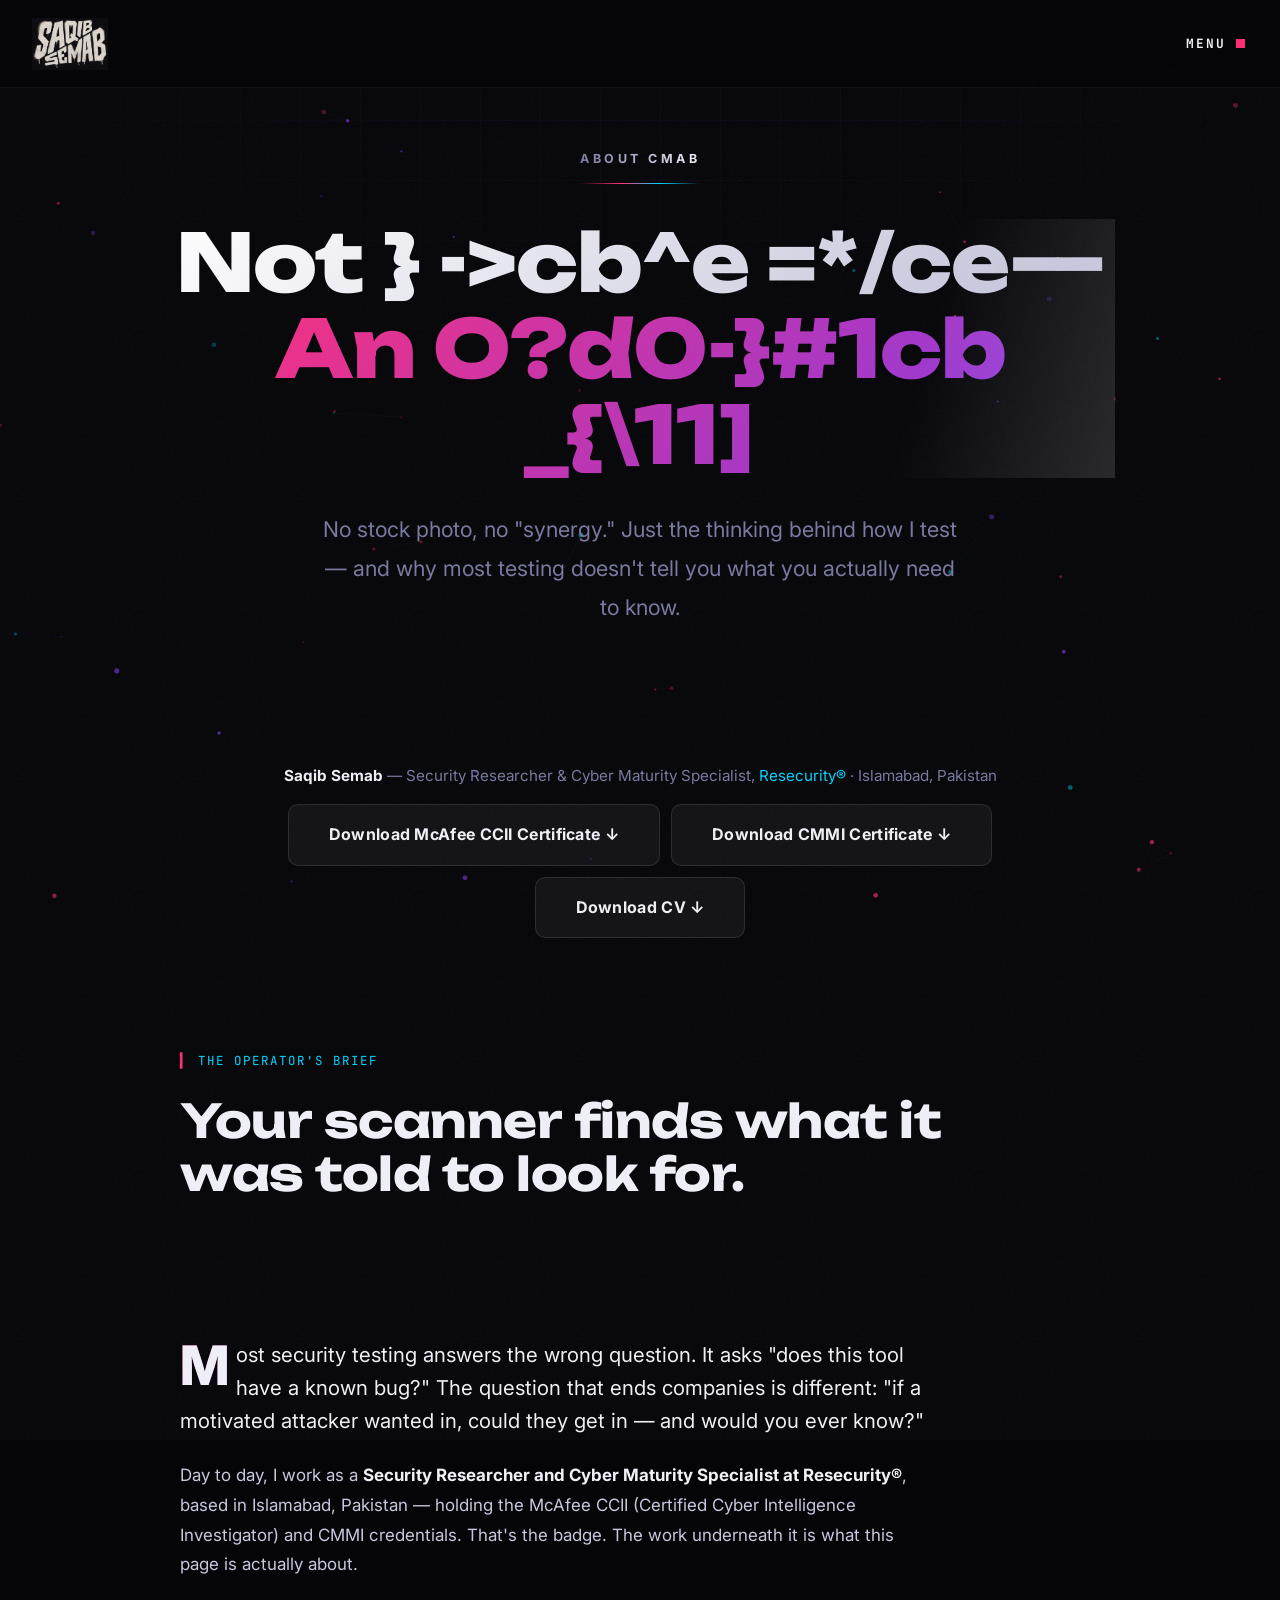
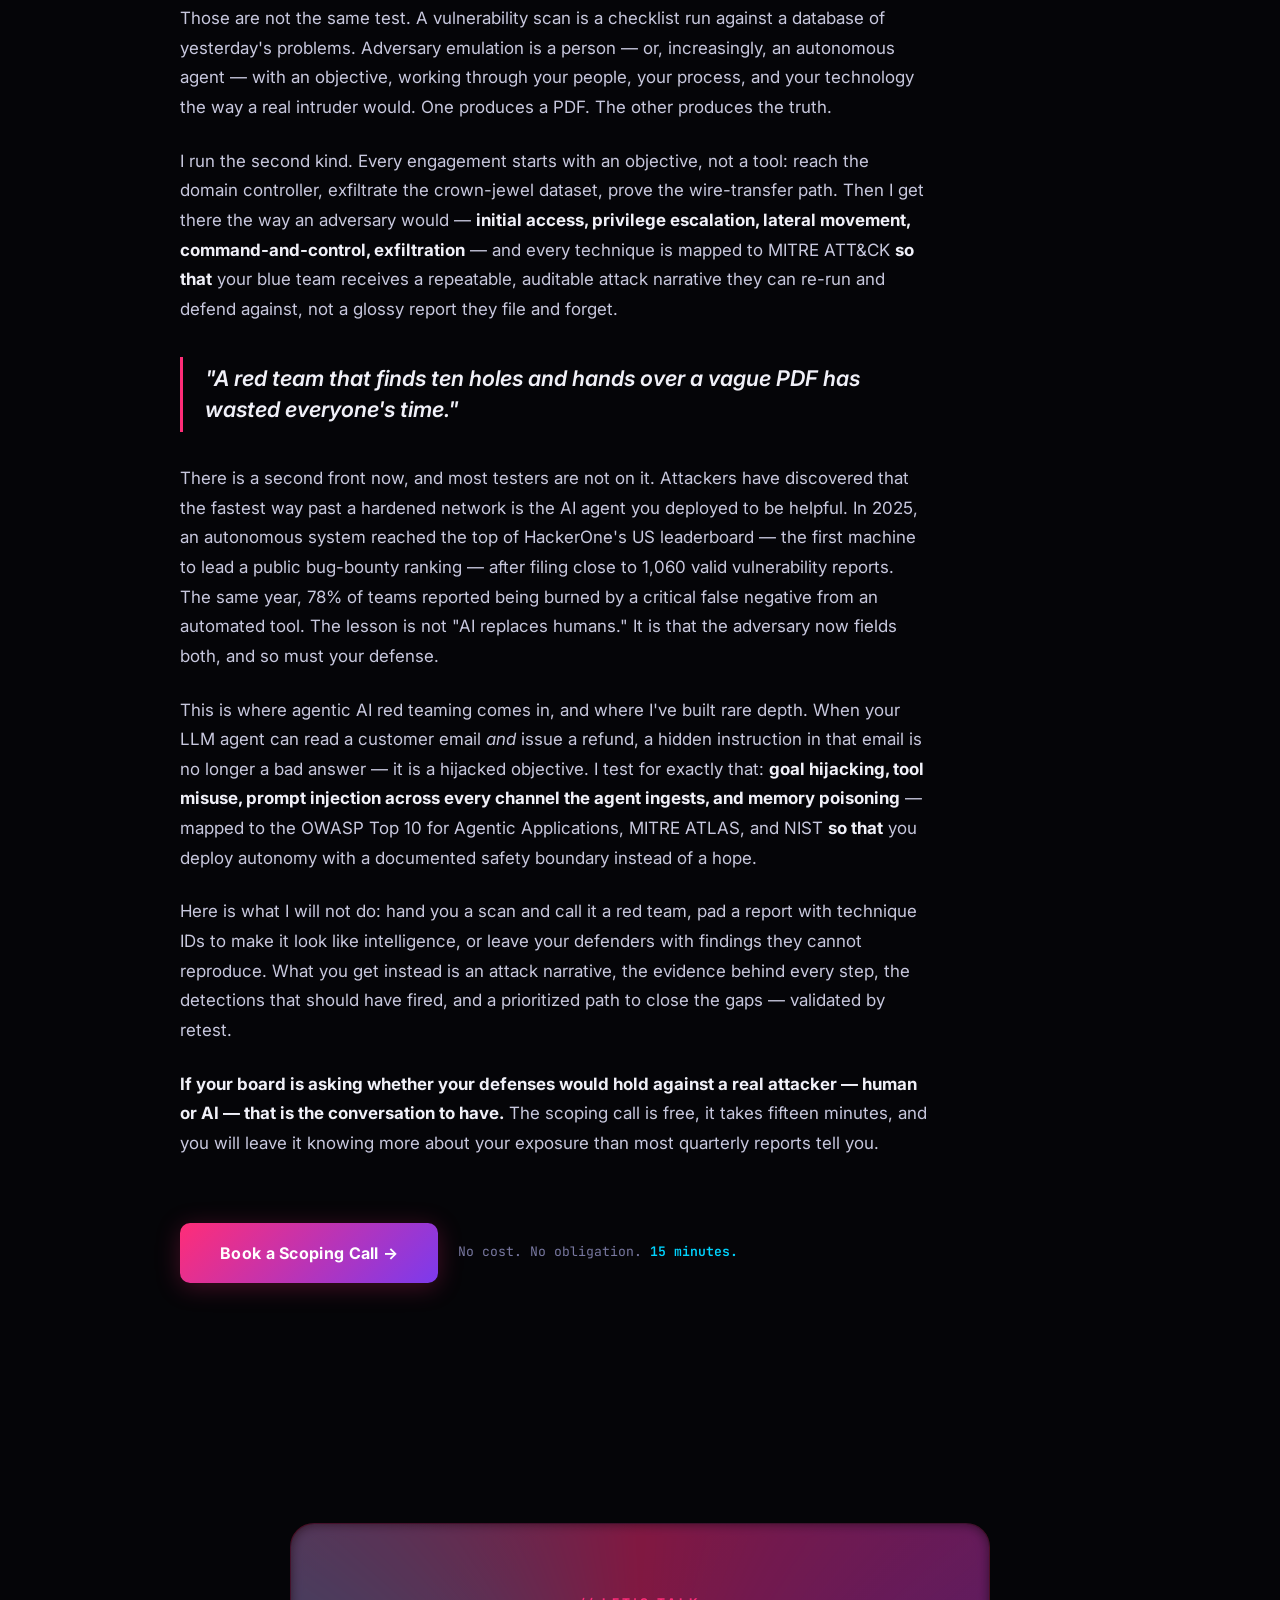
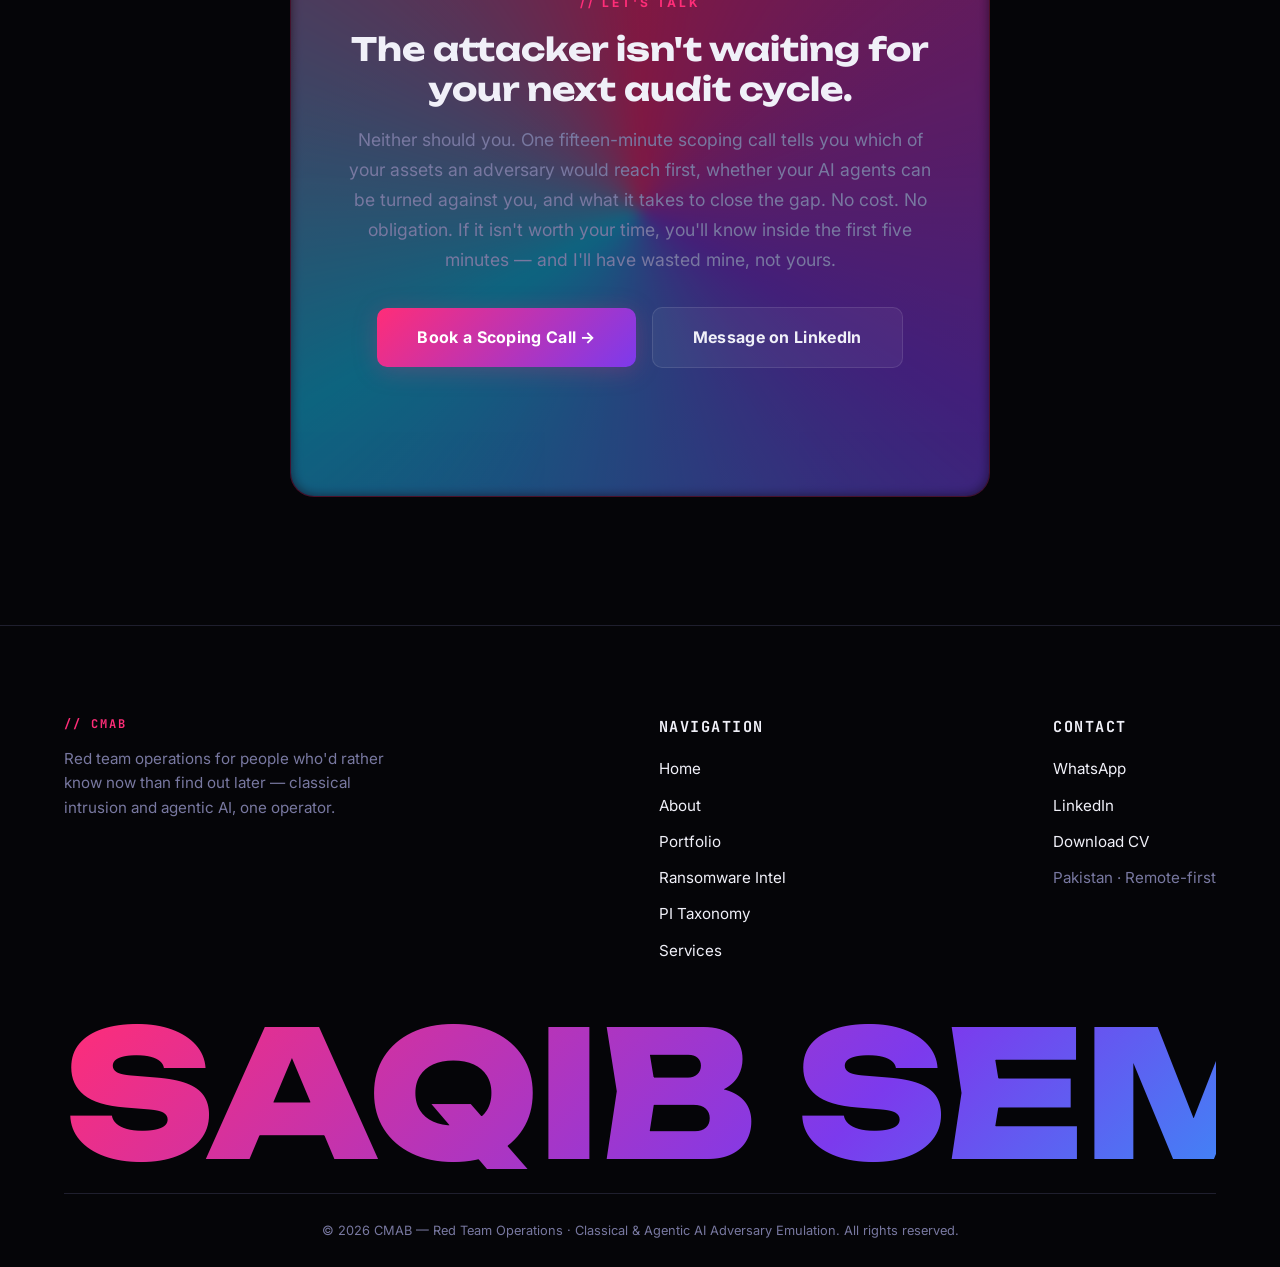
==== commit 834aaaee: "Fix Services nav link and give the services page a bolder, badge-driven redesign - Services nav item" ====
--- a/about.html
+++ b/about.html
@@ -145,7 +145,7 @@
                 <a href="portfolio.html">Portfolio</a>
                 <a href="ransomware-intelligence.html">Ransomware Intel</a>
                 <a href="pi-taxonomy.html">PI Taxonomy</a>
-                <a href="services.html">Services</a>
+                <a href="index.html#services">Services</a>
             </div>
             <div class="footer-col">
                 <span class="footer-col-label">Contact</span>
--- a/assets/style.css
+++ b/assets/style.css
@@ -1086,17 +1086,34 @@
     border-color: var(--a, var(--border));
 }
 
-.service-card.featured::before {
-    content: 'POPULAR';
+.service-card[data-badge]::before {
+    content: attr(data-badge);
     position: absolute;
     top: -10px; right: 20px;
     padding: 0.3rem 0.8rem;
-    background: var(--accent);
-    color: white;
+    background: linear-gradient(135deg, var(--a, var(--accent)), var(--b, var(--accent2)));
+    color: #04040a;
+    font-size: 0.62rem;
+    font-weight: 800;
+    letter-spacing: 0.8px;
+    border-radius: 20px;
+    white-space: nowrap;
+    box-shadow: 0 6px 16px rgba(0,0,0,0.35);
+}
+
+.svc-card-level {
+    display: inline-block;
+    margin-bottom: 0.9rem;
+    padding: 0.25rem 0.7rem;
+    background: rgba(255,255,255,0.05);
+    border: 1px solid var(--border);
+    border-radius: 20px;
+    font-family: var(--mono);
     font-size: 0.65rem;
     font-weight: 700;
+    color: var(--a, var(--accent));
+    text-transform: uppercase;
     letter-spacing: 1px;
-    border-radius: 20px;
 }
 
 .service-card .svc-card-bar {
@@ -1189,99 +1206,49 @@
     background: linear-gradient(135deg, color-mix(in srgb, var(--a) 16%, transparent), color-mix(in srgb, var(--b) 16%, transparent));
 }
 
-.svc-ticker {
-    overflow: hidden;
+.svc-detail {
+    max-width: 820px;
+    margin: 0 auto;
+    padding: 4.5rem 2rem;
     border-top: 1px solid var(--border);
-    border-bottom: 1px solid var(--border);
-    padding: 1rem 0;
-    margin-bottom: 2.5rem;
-}
-.svc-ticker-track {
-    display: flex;
-    width: max-content;
-    gap: 2rem;
-    align-items: center;
-    animation: svcTickerScroll 30s linear infinite;
-}
-.svc-ticker-track span:not(.svc-ticker-dot) {
-    font-family: var(--mono);
-    font-size: 0.85rem;
-    font-weight: 600;
-    letter-spacing: 1px;
-    text-transform: uppercase;
-    color: var(--text-muted);
-    white-space: nowrap;
-}
-.svc-ticker-dot { color: var(--accent); }
-@keyframes svcTickerScroll {
-    from { transform: translateX(0); }
-    to { transform: translateX(-50%); }
-}
-.svc-ticker:hover .svc-ticker-track { animation-play-state: paused; }
-
-.svc-rows {
     position: relative;
     z-index: 1;
-}
-.svc-row {
-    display: grid;
-    grid-template-columns: auto 1fr;
-    column-gap: clamp(1rem, 4vw, 2.5rem);
-    max-width: 1000px;
-    margin: 0 auto;
-    padding: 5rem 2rem;
-    border-top: 1px solid var(--border);
     scroll-margin-top: 100px;
 }
-.svc-row:first-of-type { border-top: none; padding-top: 2rem; }
-.svc-row-index {
-    grid-row: 1 / 3;
-    font-family: var(--display);
-    font-weight: 800;
-    line-height: 0.9;
-    font-size: clamp(2.2rem, 6vw, 4.5rem);
+.svc-detail:first-of-type { border-top: none; padding-top: 2rem; }
+.svc-eyebrow {
+    font-family: var(--mono);
+    font-size: 0.72rem;
+    font-weight: 700;
+    letter-spacing: 2px;
+    text-transform: uppercase;
+    margin-bottom: 1rem;
     background: linear-gradient(135deg, var(--a), var(--b));
     -webkit-background-clip: text;
     -webkit-text-fill-color: transparent;
     background-clip: text;
 }
-.svc-row-heading { grid-column: 2; }
-.svc-row-eyebrow {
-    display: block;
-    font-family: var(--mono);
-    font-size: 0.72rem;
+.svc-detail h2 {
+    font-family: var(--display);
+    font-size: clamp(1.7rem, 3.6vw, 2.5rem);
     font-weight: 700;
-    letter-spacing: 2px;
-    text-transform: uppercase;
-    color: var(--a);
-    margin-bottom: 0.6rem;
-}
-.svc-row-title {
-    font-family: var(--display);
-    font-size: clamp(2rem, 5vw, 3.4rem);
-    font-weight: 700;
-    letter-spacing: -1px;
-    line-height: 1.15;
-}
-.svc-row-body { grid-column: 2; margin-top: 1.8rem; }
-@media (max-width: 640px) {
-    .svc-row { grid-template-columns: 1fr; }
-    .svc-row-index { grid-row: auto; margin-bottom: 0.6rem; }
-}
-
+    letter-spacing: -0.5px;
+    line-height: 1.2;
+    margin-bottom: 1.2rem;
+}
 .svc-lead {
     font-size: 1.08rem;
     color: var(--text);
     line-height: 1.8;
     margin-bottom: 1.4rem;
 }
-.svc-row-body p:not(.svc-lead) {
+.svc-detail p {
     color: var(--text-muted);
     line-height: 1.85;
     margin-bottom: 1.2rem;
 }
-.svc-row-body p a { color: var(--accent3); text-decoration: none; }
-.svc-row-body p a:hover { text-decoration: underline; }
+.svc-detail p a { color: var(--accent3); text-decoration: none; }
+.svc-detail p a:hover { text-decoration: underline; }
 .svc-included {
     list-style: none;
     display: flex;
@@ -2152,7 +2119,7 @@
 .case-role-badge { animation: tagPulse 4s ease-in-out infinite; }
 
 /* Featured-service badge float (keyframe already existed, now put to work) */
-.service-card.featured::before { animation: badgeFloat 2.5s ease-in-out infinite; }
+.service-card[data-badge]::before { animation: badgeFloat 2.5s ease-in-out infinite; }
 
 /* List cascades, extended beyond problem-box to the red-team lists & case chain */
 .redteam-grid.visible .rt-list li { animation: liSlide 0.5s cubic-bezier(0.16,1,0.3,1) backwards; }
@@ -2335,8 +2302,6 @@
     .nav-links li { opacity: 1 !important; transform: none !important; animation: none !important; }
     .footer-wordmark-track { animation: none !important; transform: none !important; }
     .footer-wordmark-track span:nth-child(n+2) { display: none !important; }
-    .svc-ticker-track { animation: none !important; transform: none !important; }
-    .svc-ticker-track span:nth-child(n+17) { display: none !important; }
     #cursorGlow, .btn-ripple, .data-scan, .film-grain, .cursor-tag { display: none !important; }
     .page-loader { display: none !important; }
     .section-header h2 .rw, .flagship h2 .rw {
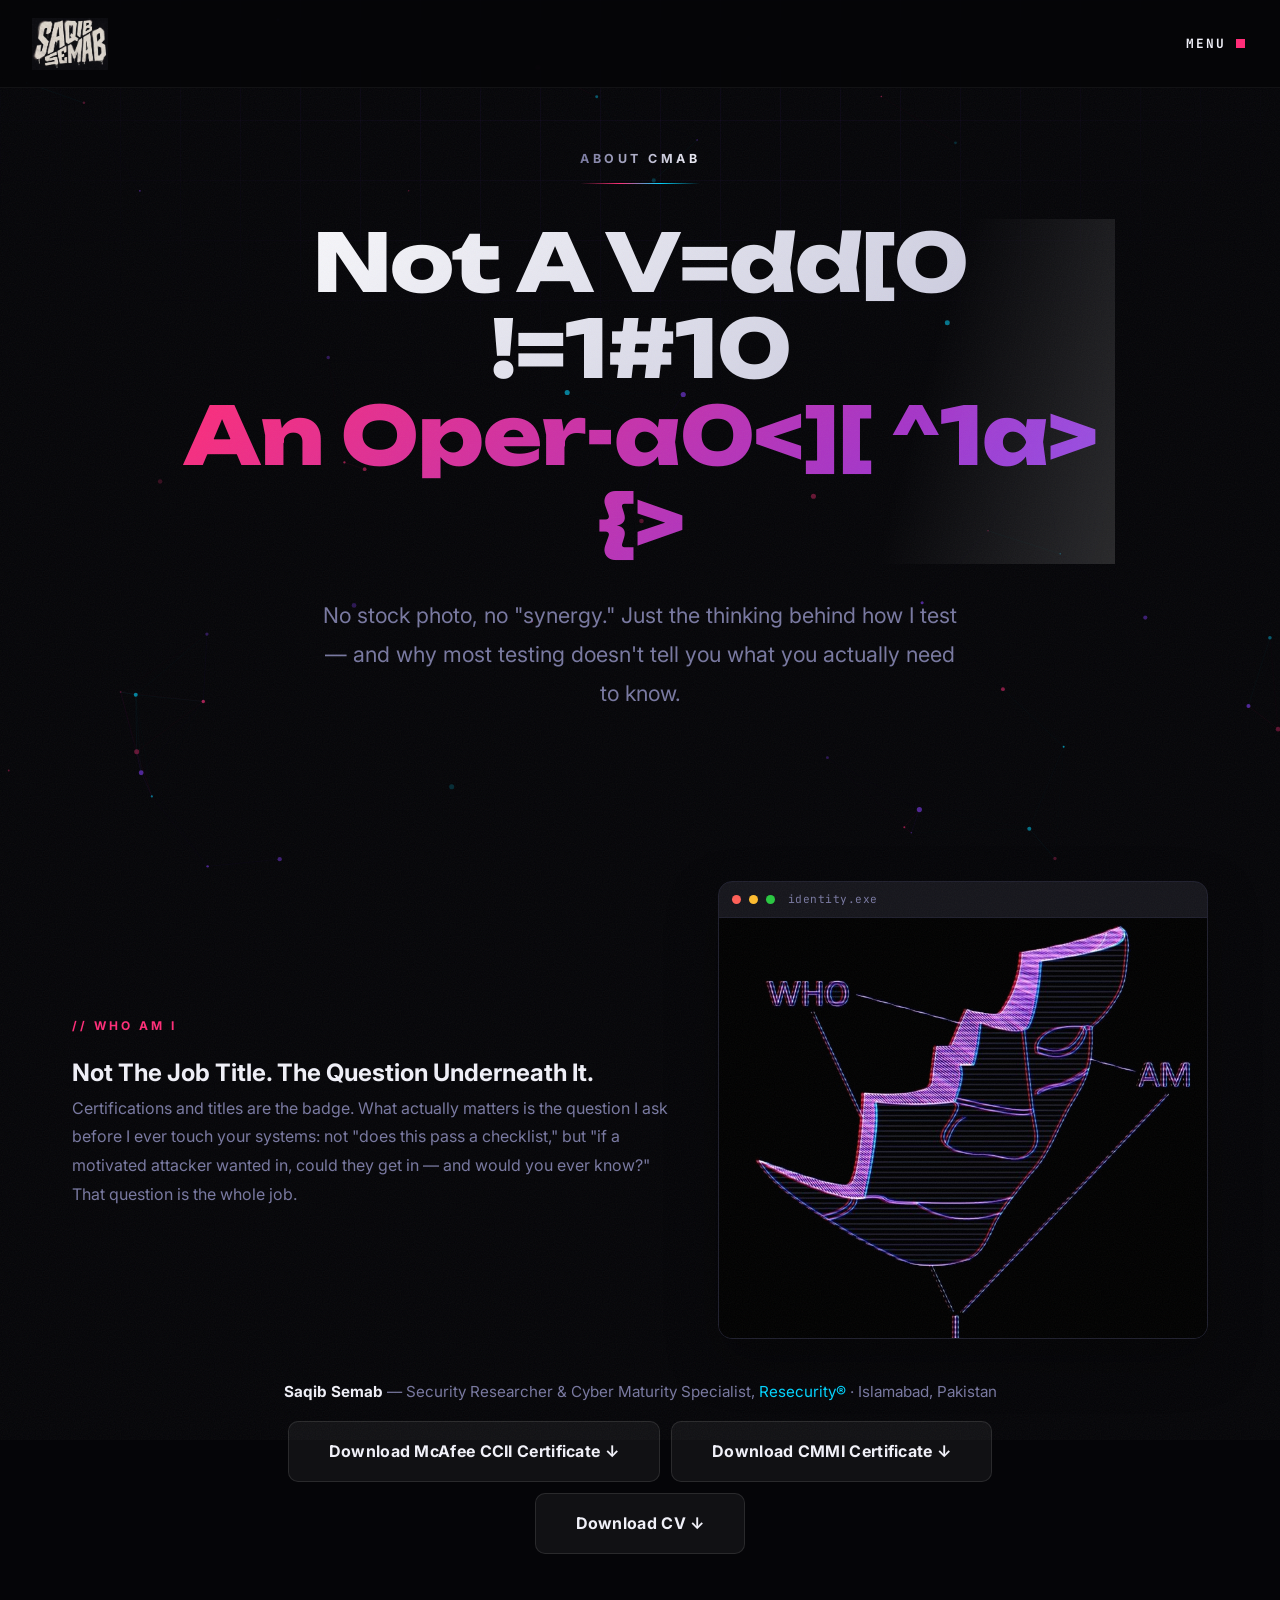
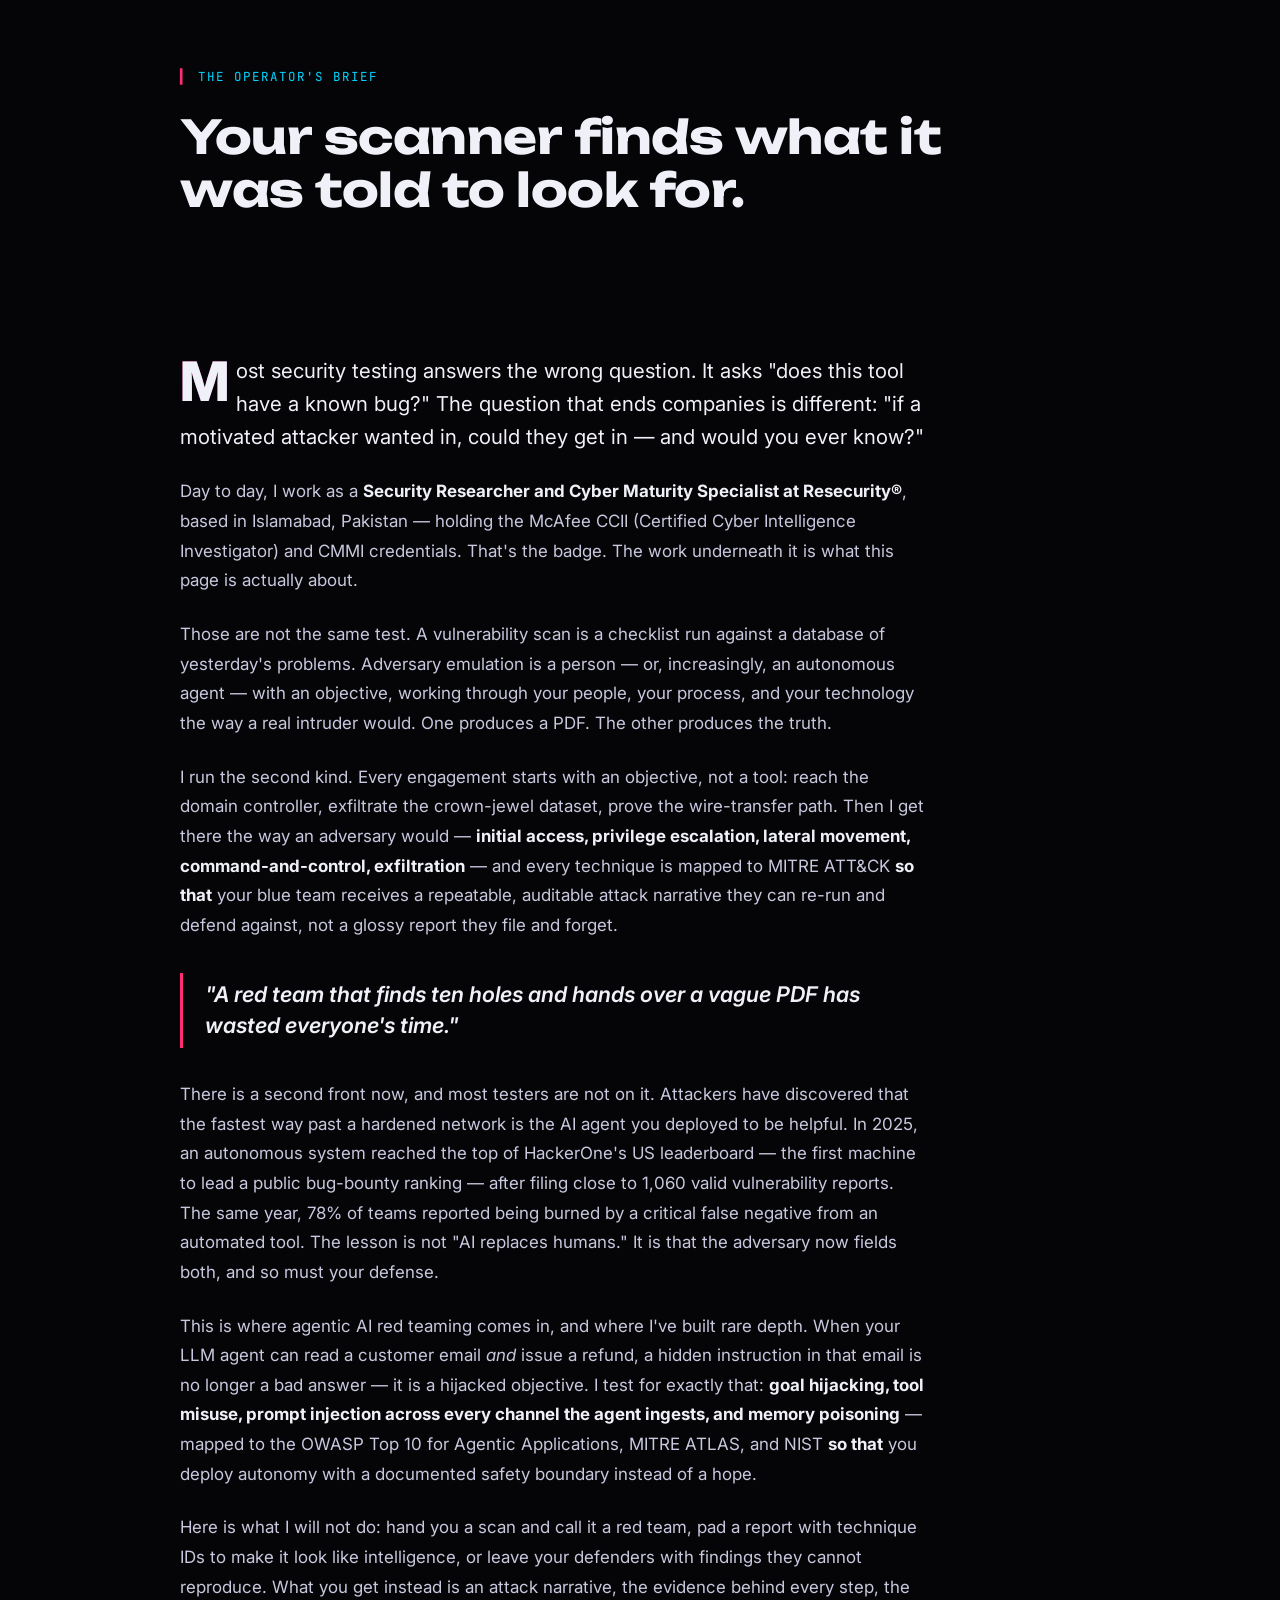
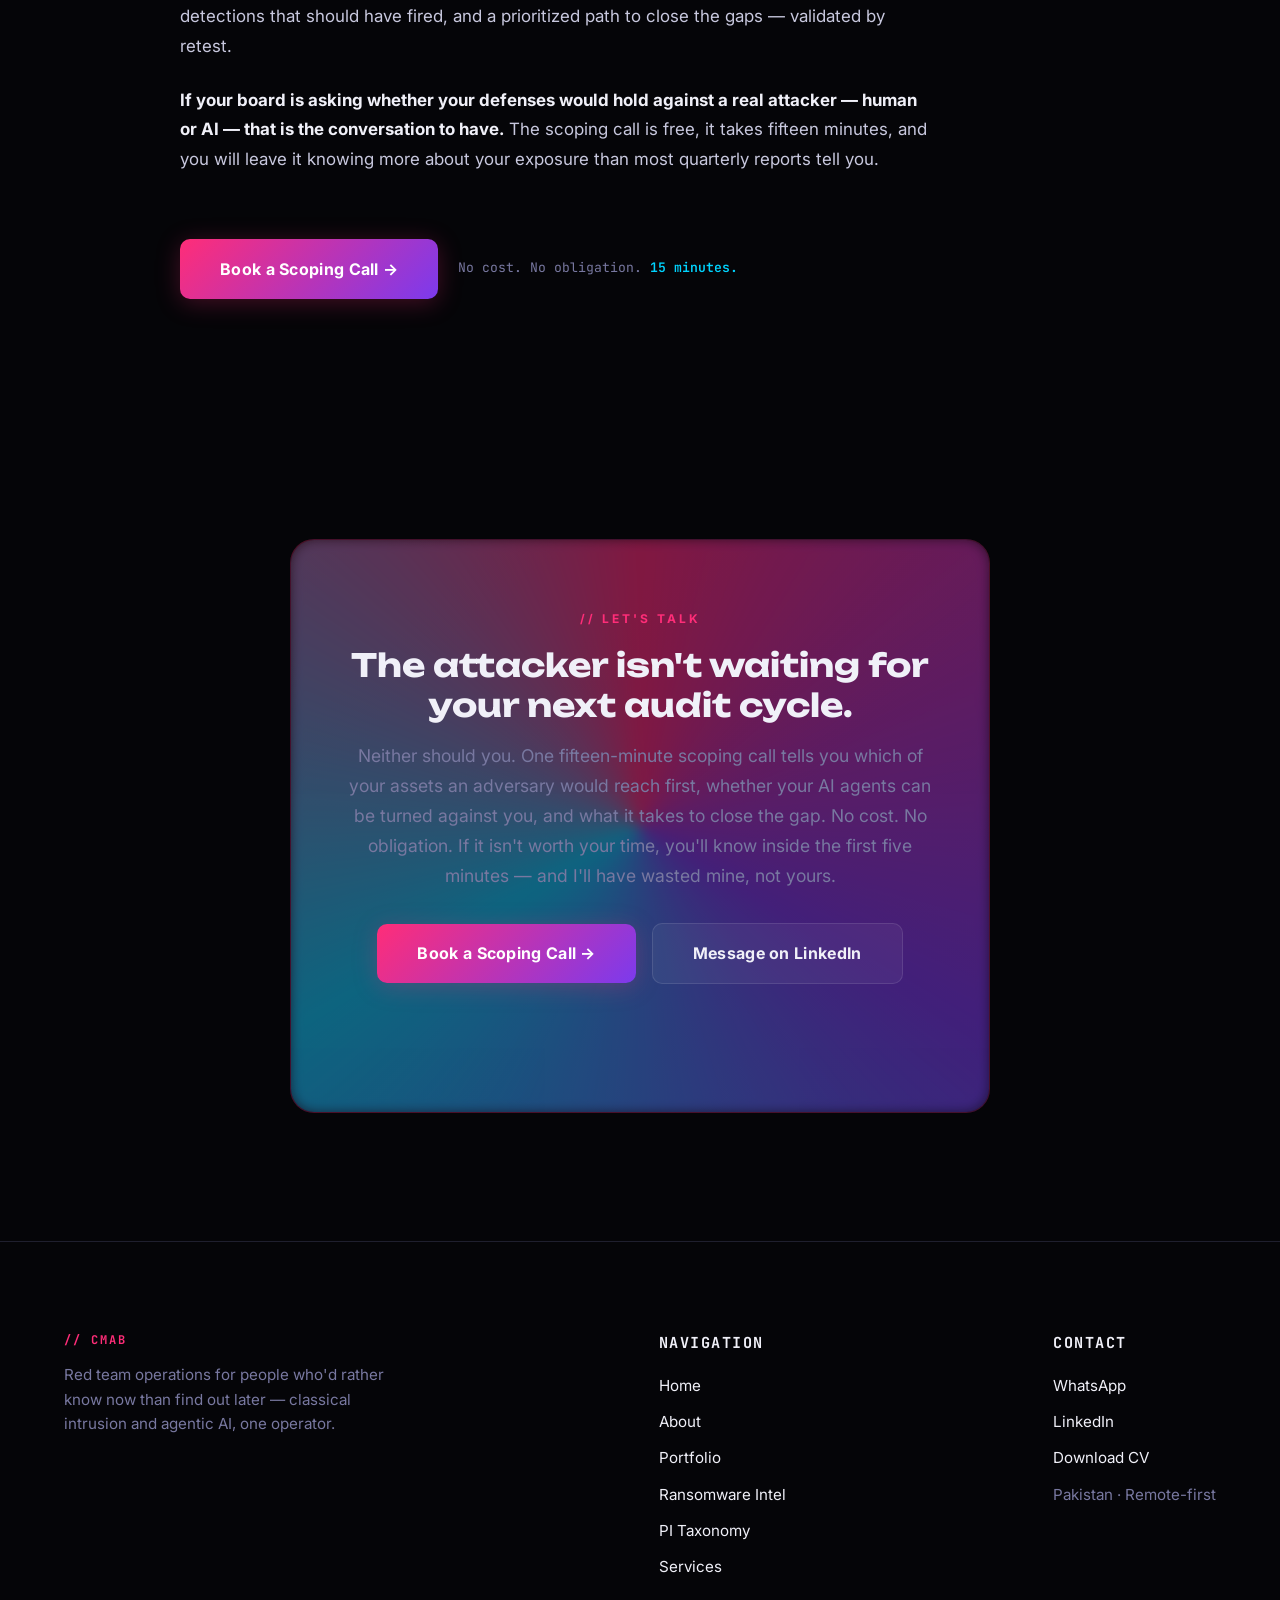
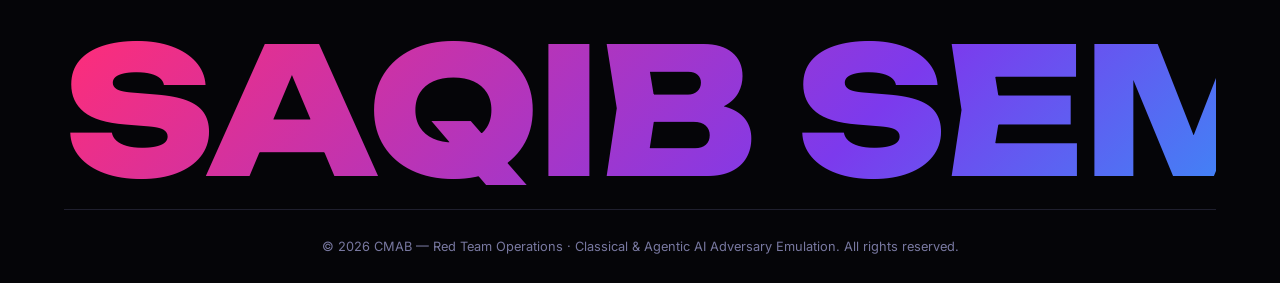
==== commit 9598d8e9: "Merge pull request #38 from semabsaqib/claude/service-page-nav-c2nay9 Add mood-visual imagery across" ====
--- a/about.html
+++ b/about.html
@@ -71,6 +71,18 @@
             </p>
         </div>
     </section>
+
+    <div class="mood-split fade-in">
+        <div>
+            <div class="section-label">// WHO AM I</div>
+            <h2>Not The Job Title. The Question Underneath It.</h2>
+            <p>Certifications and titles are the badge. What actually matters is the question I ask before I ever touch your systems: not "does this pass a checklist," but "if a motivated attacker wanted in, could they get in — and would you ever know?" That question is the whole job.</p>
+        </div>
+        <div class="mood-frame">
+            <div class="mood-bar"><span class="dot r"></span><span class="dot y"></span><span class="dot g"></span><span class="mood-bar-title">identity.exe</span></div>
+            <img src="assets/images/mood/who-am-i.jpg" alt="Abstract operator identity portrait" loading="lazy">
+        </div>
+    </div>
 
     <div class="credentials-strip reveal-scale" id="credentials">
         <div class="cred-role">
--- a/assets/style.css
+++ b/assets/style.css
@@ -1277,6 +1277,73 @@
     color: var(--text-muted);
 }
 .svc-cta-inline a { color: var(--a) !important; font-weight: 600; }
+
+/* ============================================================
+   MOOD VISUALS — framed atmosphere imagery, dossier-style
+   ============================================================ */
+.mood-frame {
+    position: relative;
+    border: 1px solid var(--border);
+    border-radius: 14px;
+    overflow: hidden;
+    background: var(--surface);
+    box-shadow: 0 20px 50px rgba(0,0,0,0.45);
+}
+.mood-frame .mood-bar {
+    display: flex;
+    align-items: center;
+    gap: 0.5rem;
+    padding: 0.5rem 0.8rem;
+    background: rgba(255,255,255,0.03);
+    border-bottom: 1px solid var(--border);
+}
+.mood-frame .mood-bar .dot { width: 9px; height: 9px; border-radius: 50%; display: inline-block; }
+.mood-frame .mood-bar .dot.r { background: #ff5f57; }
+.mood-frame .mood-bar .dot.y { background: #febc2e; }
+.mood-frame .mood-bar .dot.g { background: #28c840; }
+.mood-frame .mood-bar .mood-bar-title {
+    margin-left: 0.3rem;
+    font-family: var(--mono);
+    font-size: 0.7rem;
+    color: var(--text-muted);
+    letter-spacing: 0.5px;
+}
+.mood-frame img {
+    display: block;
+    width: 100%;
+    height: 100%;
+    max-height: 420px;
+    object-fit: cover;
+    filter: grayscale(0.1) contrast(1.05);
+}
+.mood-frame .mood-caption {
+    padding: 0.7rem 0.9rem;
+    font-family: var(--mono);
+    font-size: 0.72rem;
+    color: var(--text-muted);
+    border-top: 1px solid var(--border);
+    letter-spacing: 0.3px;
+}
+
+.mood-split {
+    display: grid;
+    grid-template-columns: 1.1fr 0.9fr;
+    gap: 3rem;
+    align-items: center;
+    max-width: 1200px;
+    margin: 4.5rem auto 0;
+    padding: 0 2rem;
+}
+.mood-split p { color: var(--text-muted); line-height: 1.8; }
+@media (max-width: 900px) {
+    .mood-split { grid-template-columns: 1fr; margin-top: 3rem; }
+}
+
+.svc-visual {
+    max-width: 300px;
+    margin: 0 auto 2rem;
+}
+.svc-visual img { max-height: 320px; }
 
 /* Testimonials */
 .testimonials-section {
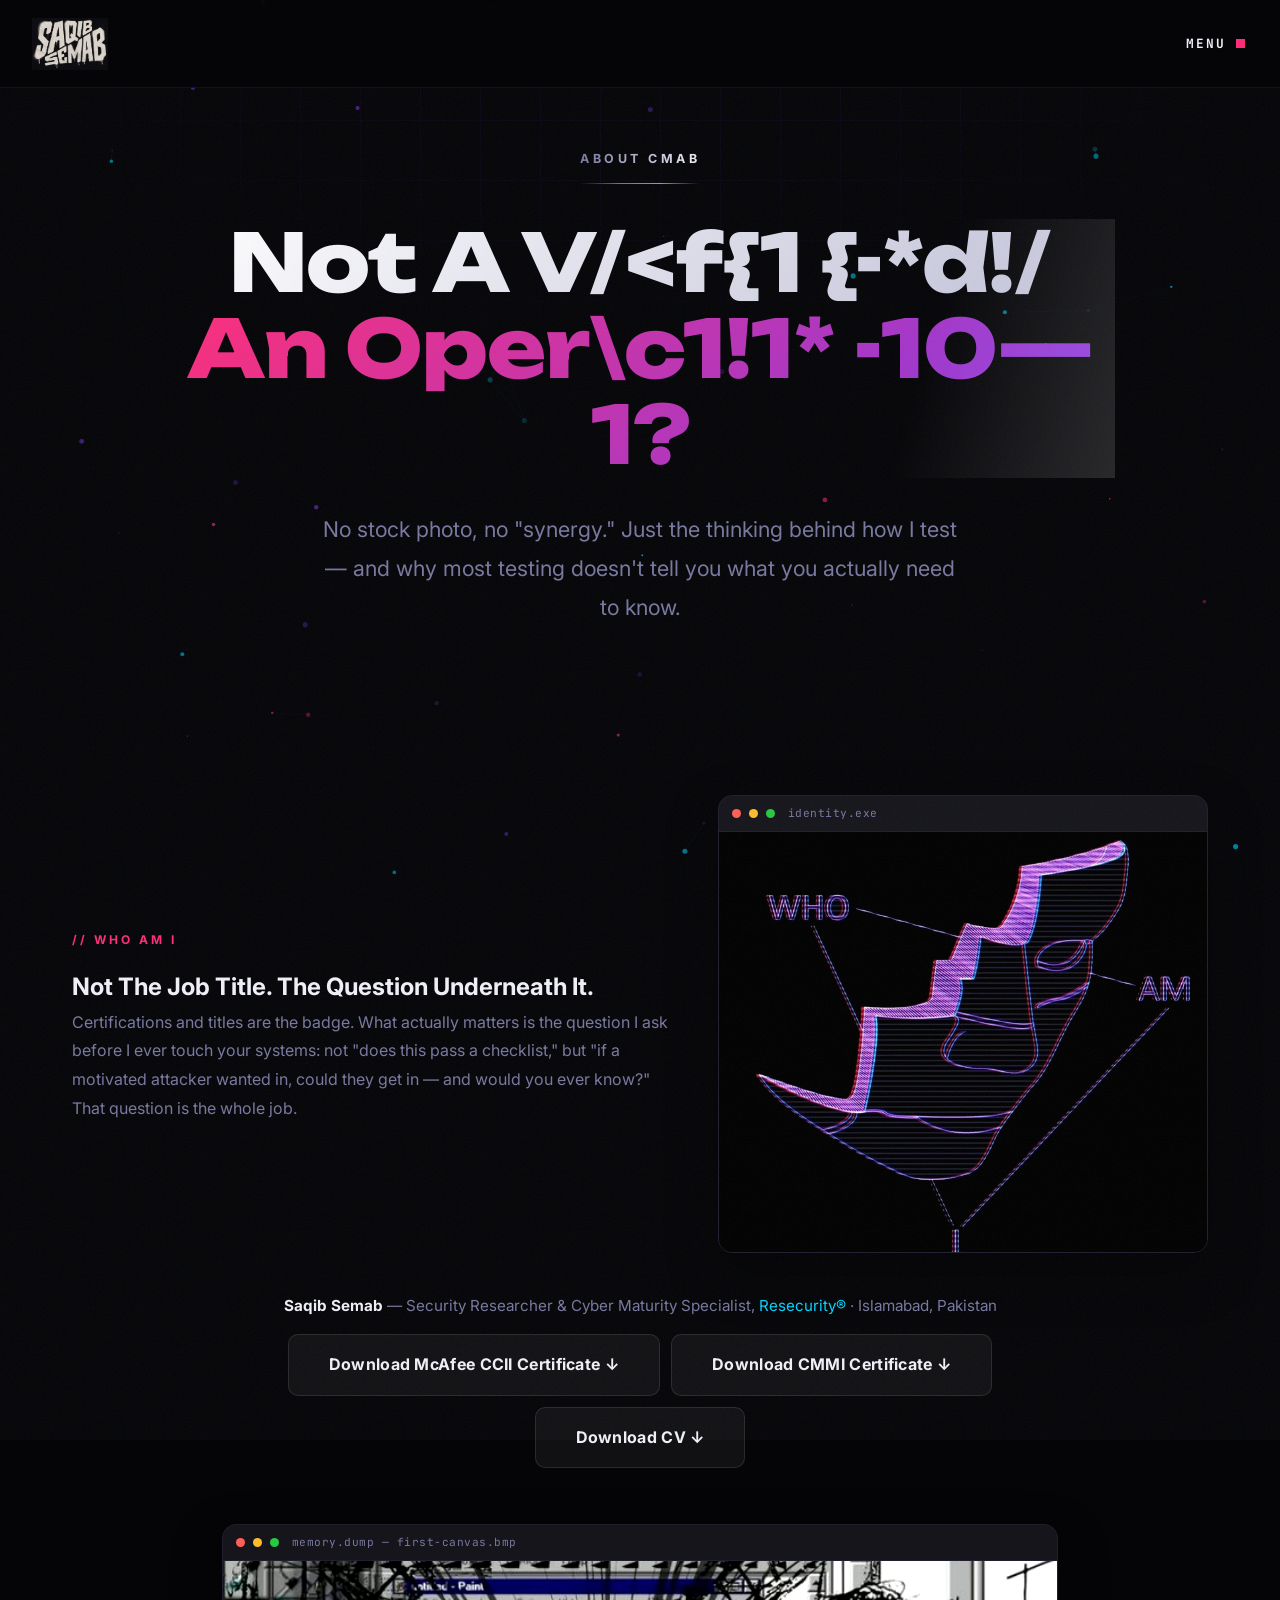
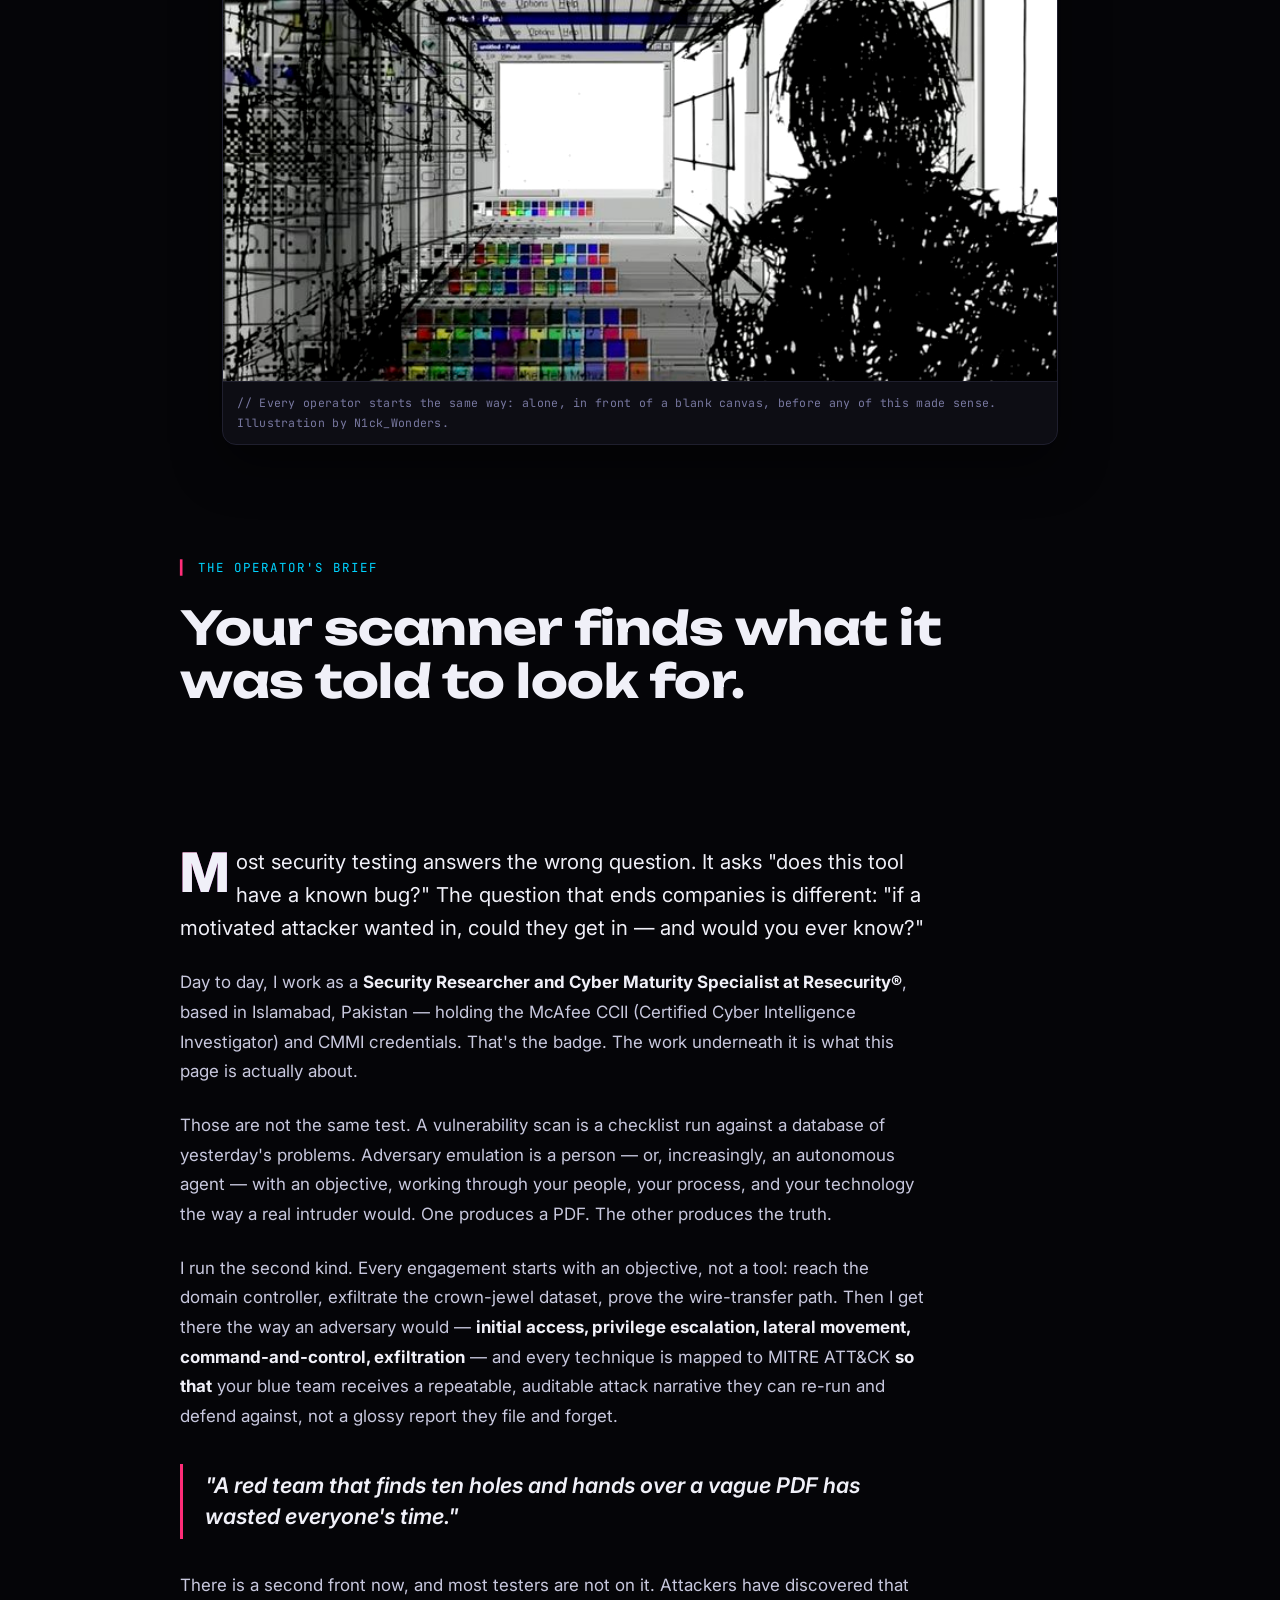
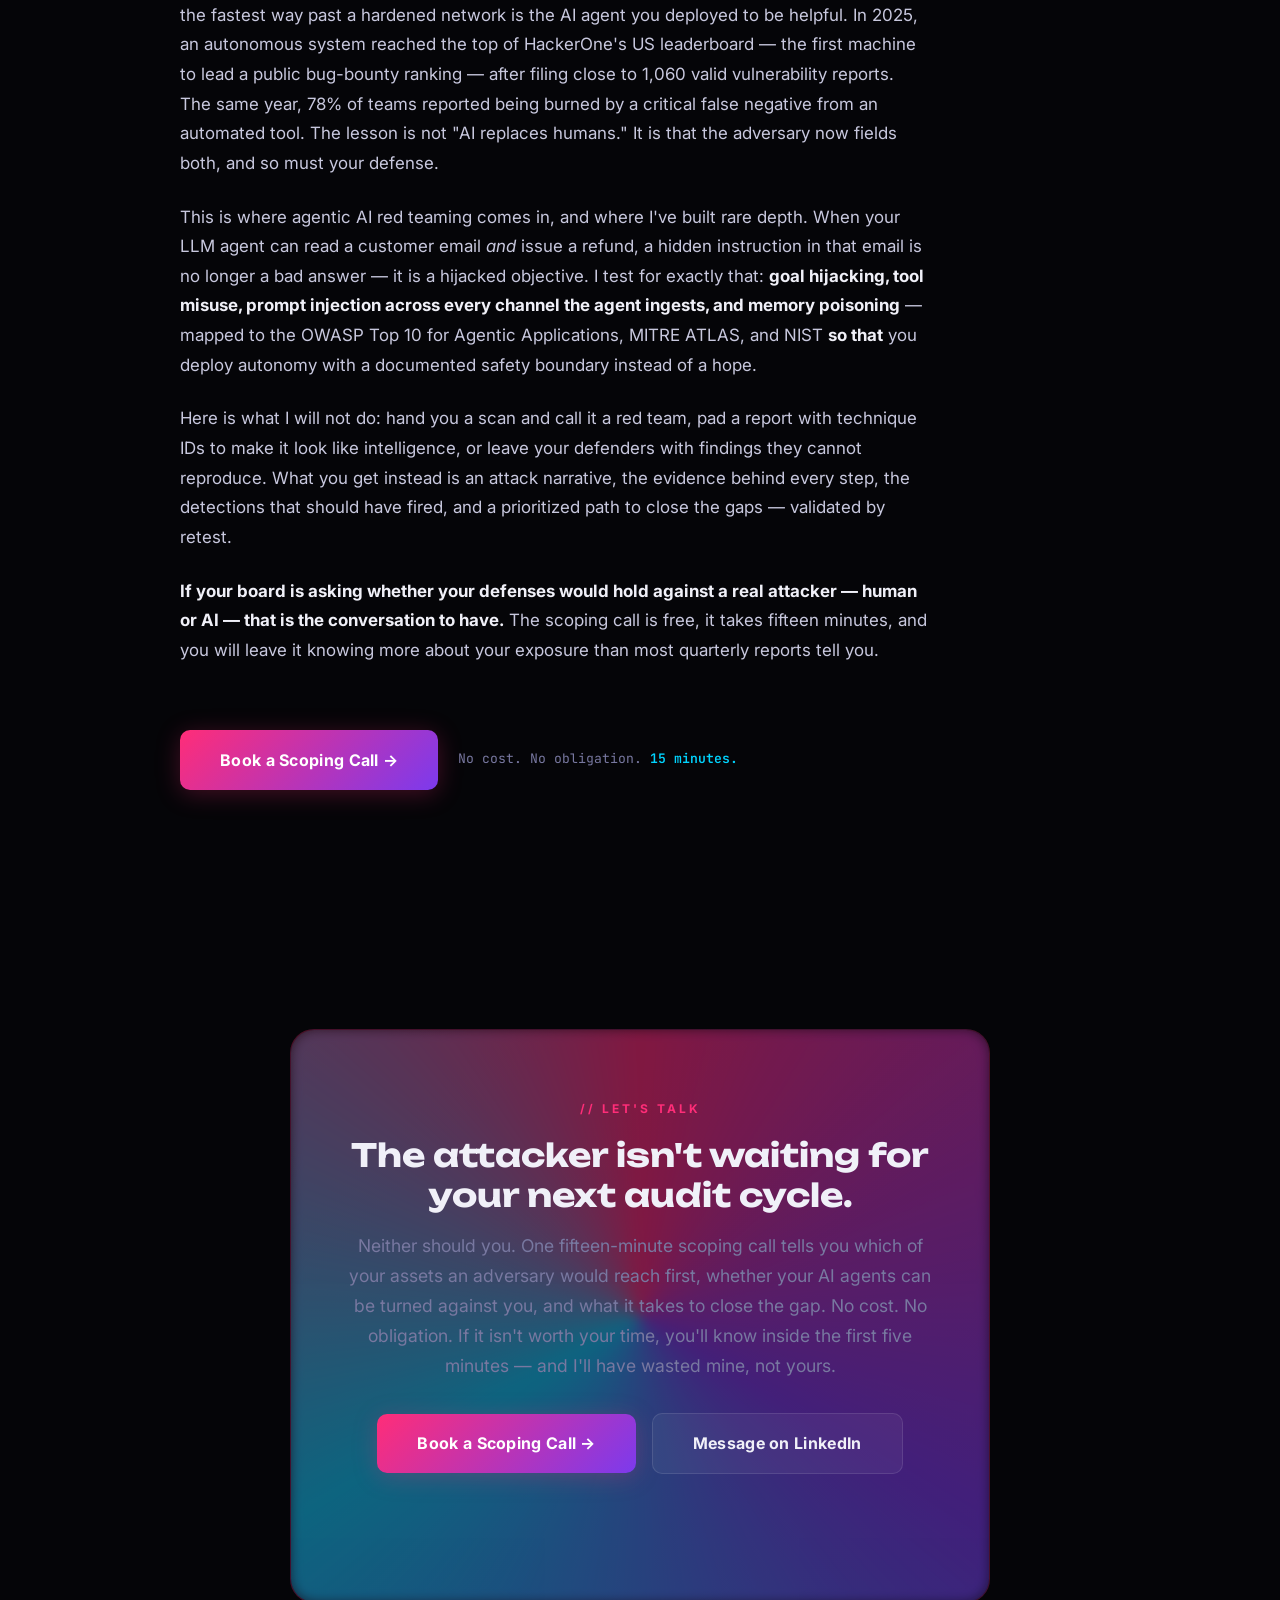
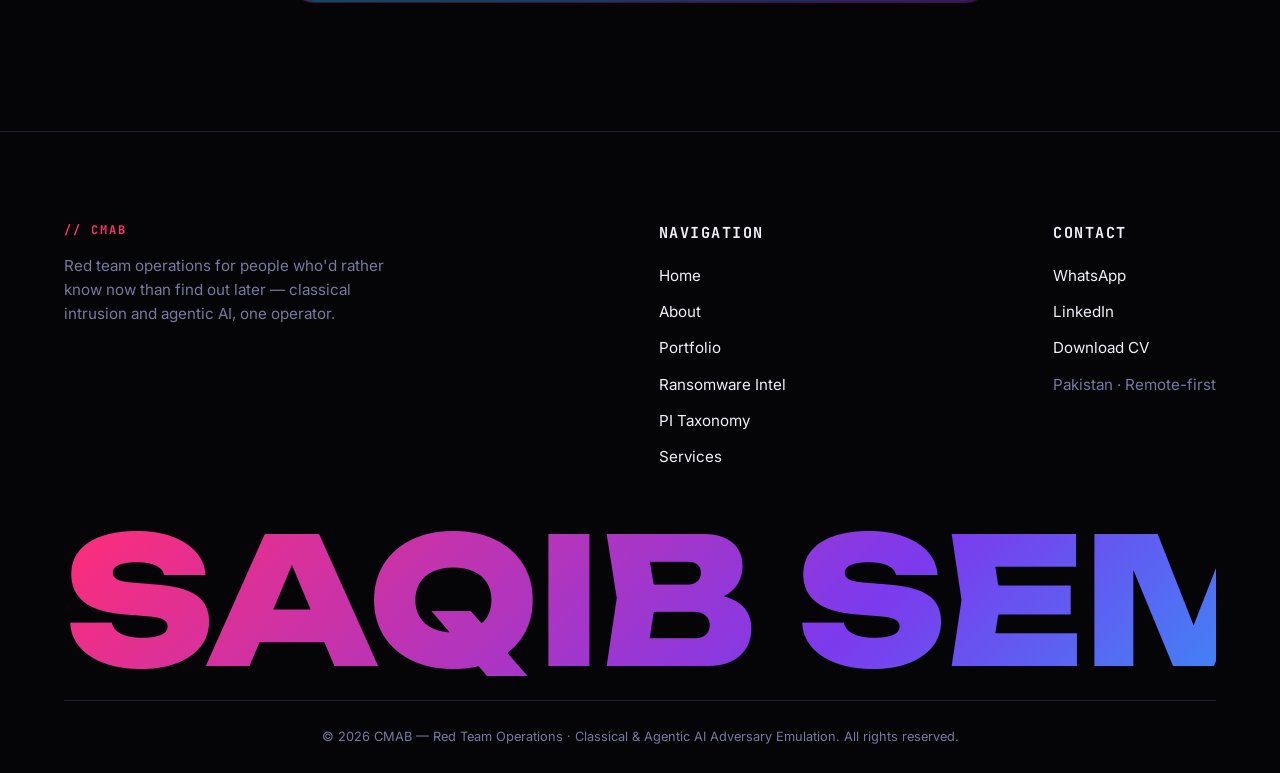
==== commit 2cd60b19: "Add first-canvas mood visual to About page; fix remaining Services footer links - New "memory.dump" " ====
--- a/about.html
+++ b/about.html
@@ -96,6 +96,14 @@
         </div>
     </div>
 
+    <div class="mood-solo fade-in">
+        <div class="mood-frame">
+            <div class="mood-bar"><span class="dot r"></span><span class="dot y"></span><span class="dot g"></span><span class="mood-bar-title">memory.dump — first-canvas.bmp</span></div>
+            <img src="assets/images/mood/first-canvas.jpg" alt="A lone figure looking down an infinite corridor of blank Paint canvases, illustrated by N1ck_Wonders" loading="lazy">
+            <div class="mood-caption">// Every operator starts the same way: alone, in front of a blank canvas, before any of this made sense. Illustration by N1ck_Wonders.</div>
+        </div>
+    </div>
+
     <section id="brief" class="flagship-section">
         <div class="flagship fade-in">
             <div class="kicker"><span class="blip">▍</span> THE OPERATOR'S BRIEF</div>
@@ -157,7 +165,7 @@
                 <a href="portfolio.html">Portfolio</a>
                 <a href="ransomware-intelligence.html">Ransomware Intel</a>
                 <a href="pi-taxonomy.html">PI Taxonomy</a>
-                <a href="index.html#services">Services</a>
+                <a href="services.html">Services</a>
             </div>
             <div class="footer-col">
                 <span class="footer-col-label">Contact</span>
--- a/assets/style.css
+++ b/assets/style.css
@@ -1337,6 +1337,12 @@
 .mood-split p { color: var(--text-muted); line-height: 1.8; }
 @media (max-width: 900px) {
     .mood-split { grid-template-columns: 1fr; margin-top: 3rem; }
+}
+
+.mood-solo {
+    max-width: 900px;
+    margin: 3.5rem auto 0;
+    padding: 0 2rem;
 }
 
 .svc-visual {
